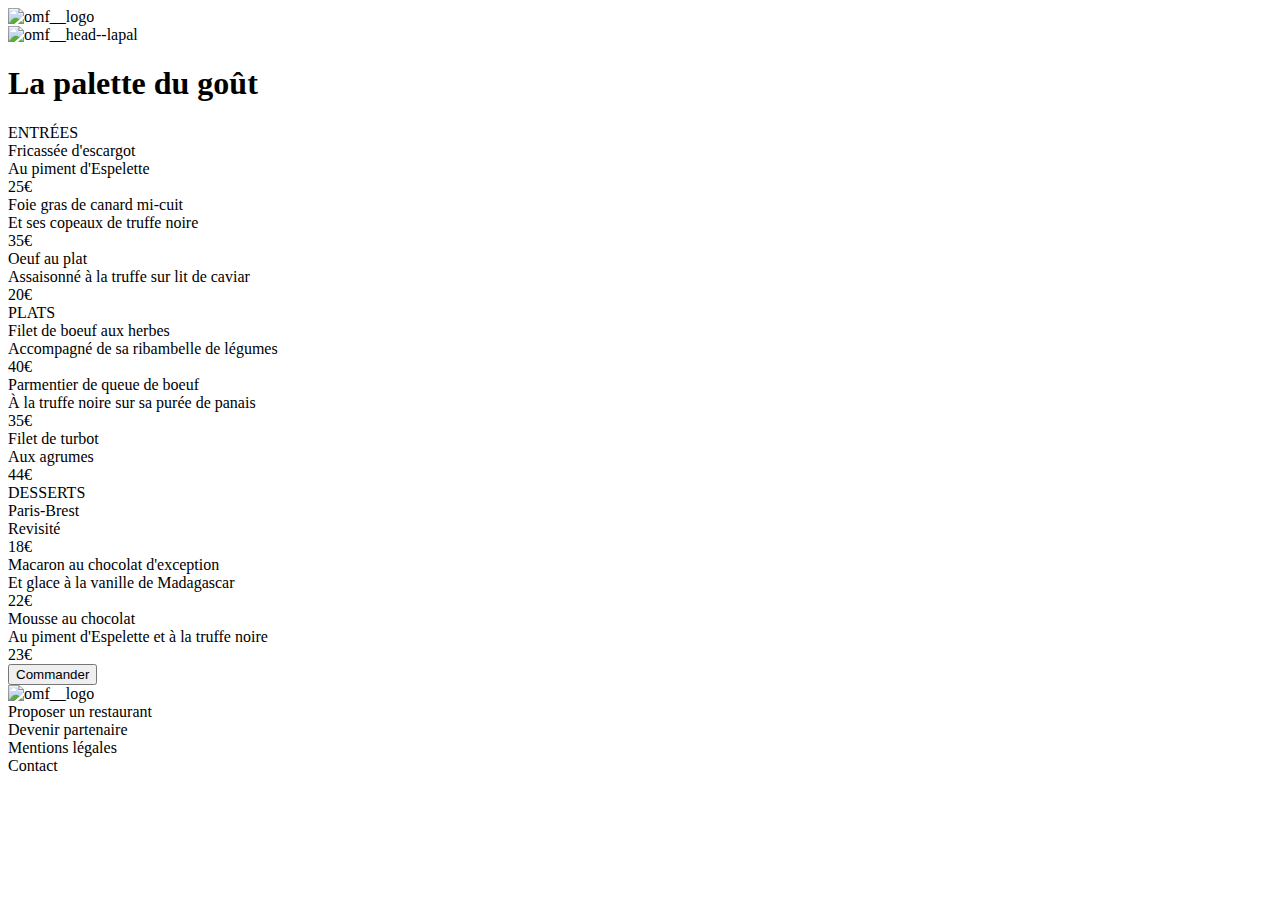
==== 1_la-palette-du-gout.html @ 8867adac "M5 html menus" ====
<!DOCTYPE html>
<html lang="fr">
    
    <head>
        <meta charset="utf-8" />
        <link rel="stylesheet" href="style.css" />
        <link href="https://fonts.googleapis.com/css2?family=Shrikhand&display=swap" rel="stylesheet">
        <link href="https://fonts.googleapis.com/css2?family=Roboto:wght@300;400;500;700&family=Shrikhand&display=swap" rel="stylesheet">
        <script src="https://kit.fontawesome.com/fff6ed6f98.js" crossorigin="anonymous"></script>
        <title>La palette du goût</title>


<body>
    <header>
        <div class="omf__head">
            
            <div id="omf__head--menu">
                <div class="omf__header--return"><a href="index.html">
                    <i class="fas fa-arrow-left"></i></a>
                </div>
                <div class="omf__logo">
                    <img src="images\logo\ohmyfood.png" alt="omf__logo" class="omf__img--contain">
                </div>
            </div>
            
            <div class="omf__head--img">
                <img src="images\restaurants\jay-wennington-N_Y88TWmGwA-unsplash.jpg" alt="omf__head--lapal" class="omf__img--contain">
            </div>
        
        </div>
    </header>


    <Section>
        <div class="omf__sect--menu">            


            <div class="omf__entete--menu">
                <div class="omf__entete--nom">
                    <h1>La palette du goût</h1>
                </div>

                <div class="omf__sect--picto">
                    <i class="far fa-heart"></i>
                </div>
            </div>
            
            <div class="omf__partie">
                
                <div class="omf__partie--type">
                    <div class="omf__partie--titre">ENTRÉES</div>
                    <div class="omf__partie--underline"></div>
                </div>

                <div class="omf__partie--item">

                    <div class="omf__item--description">
                        <div class="omf__item--titre">Fricassée d'escargot</div>
                        <div class="omf__partie--infos">Au piment d'Espelette</div>
                    </div>

                    <div class="omf__item--prix">25€</div>

                    <div class="omf__item--validation">
                        <i class="far fa-check-circle"></i>
                    </div>
                </div>

                <div class="omf__partie--item">

                    <div class="omf__item--description">
                        <div class="omf__item--titre">Foie gras de canard mi-cuit</div>
                        <div class="omf__partie--infos">Et ses copeaux de truffe noire</div>
                    </div>

                    <div class="omf__item--prix">35€</div>

                    <div class="omf__item--validation">
                        <i class="far fa-check-circle"></i>
                    </div>
                </div>

                <div class="omf__partie--item">

                    <div class="omf__item--description">
                        <div class="omf__item--titre">Oeuf au plat</div>
                        <div class="omf__partie--infos">Assaisonné à la truffe sur lit de caviar</div>
                    </div>

                    <div class="omf__item--prix">20€</div>

                    <div class="omf__item--validation">
                        <i class="far fa-check-circle"></i>
                    </div>
                </div>
            </div>




            <div class="omf__partie">
                
                <div class="omf__partie--type">
                    <div class="omf__partie--titre">PLATS</div>
                    <div class="omf__partie--underline"></div>
                </div>
                
                <div class="omf__partie--item">

                    <div class="omf__item--description">
                        <div class="omf__item--titre">Filet de boeuf aux herbes</div>
                        <div class="omf__partie--infos">Accompagné de sa ribambelle de légumes</div>
                    </div>

                    <div class="omf__item--prix">40€</div>

                    <div class="omf__item--validation">
                        <i class="far fa-check-circle"></i>
                    </div>
                </div>

                <div class="omf__partie--item">

                    <div class="omf__item--description">
                        <div class="omf__item--titre">Parmentier de queue de boeuf</div>
                        <div class="omf__partie--infos">À la truffe noire sur sa purée de panais</div>
                    </div>

                    <div class="omf__item--prix">35€</div>

                    <div class="omf__item--validation">
                        <i class="far fa-check-circle"></i>
                    </div>
                </div>

                <div class="omf__partie--item">

                    <div class="omf__item--description">
                        <div class="omf__item--titre">Filet de turbot</div>
                        <div class="omf__partie--infos">Aux agrumes</div>
                    </div>

                    <div class="omf__item--prix">44€</div>

                    <div class="omf__item--validation">
                        <i class="far fa-check-circle"></i>
                    </div>
                </div>
            </div>
            
            

            
            
            <div class="omf__partie">
                
                <div class="omf__partie--type">
                    <div class="omf__partie--titre">DESSERTS</div>
                    <div class="omf__partie--underline"></div>
                </div>
                

                <div class="omf__partie--item">

                    <div class="omf__item--description">
                        <div class="omf__item--titre">Paris-Brest</div>
                        <div class="omf__partie--infos">Revisité</div>
                    </div>

                    <div class="omf__item--prix">18€</div>

                    <div class="omf__item--validation">
                        <i class="far fa-check-circle"></i>
                    </div>
                </div>

                <div class="omf__partie--item">

                    <div class="omf__item--description">
                        <div class="omf__item--titre">Macaron au chocolat d'exception</div>
                        <div class="omf__partie--infos">Et glace à la vanille de Madagascar</div>
                    </div>

                    <div class="omf__item--prix"> 22€</div>

                    <div class="omf__item--validation">
                        <i class="far fa-check-circle"></i>
                    </div>
                </div>

                <div class="omf__partie--item">

                    <div class="omf__item--description">
                        <div class="omf__item--titre"> Mousse au chocolat </div>
                        <div class="omf__partie--infos">Au piment d'Espelette et à la truffe noire</div>
                    </div>

                    <div class="omf__item--prix">23€</div>

                    <div class="omf__item--validation">
                        <i class="far fa-check-circle"></i>
                    </div>
                </div>
            </div>
        </div>

        <button class="omf__sect--commande"> Commander</button>
    
    </Section>

    <footer>
        <div class="omf__footer">
            
            <div class="omf__logo">
                <img src="images\logo\ohmyfood@2x.svg" alt="omf__logo" class="omf__img--contain">
            </div>

            <div class="omf__footer--propose">
                <div class="omf_footer--picto"><i class="fas fa-utensils"></i></div>
                <div class="omf_footer--text">Proposer un restaurant</div>
            </div>

            <div class="omf__footer--Partener">
                <div class="omf_footer--picto"><i class="fas fa-hands-helping"></i></div>
                <div class="omf_footer--text">Devenir partenaire</div>
            </div>

            <div class="omf_footer--text">Mentions légales</div>

            <div class="omf_footer--text">Contact</div>
        </div>
    </footer>
</body>
</html>
---- style.css ----
body nav header{
    display:flex;
    flex-direction:column;
    width: 100%;
    font-family:'Roboto', sans-serif;
}
.omf__logo{
    display:flex;
    flex-direction:row; 
}
.omf__img--contain{
    width:100%;
    object-fit:cover;
  
}
.omf__recherche{
    display: flex;
    flex-direction:row;
}
.omf__nav{
    width: 100%;
}
.omf__nav--box {
    display:flex;
    flex-direction:row;
    justify-content:flex-start;
    width: 100%;
     
    
}
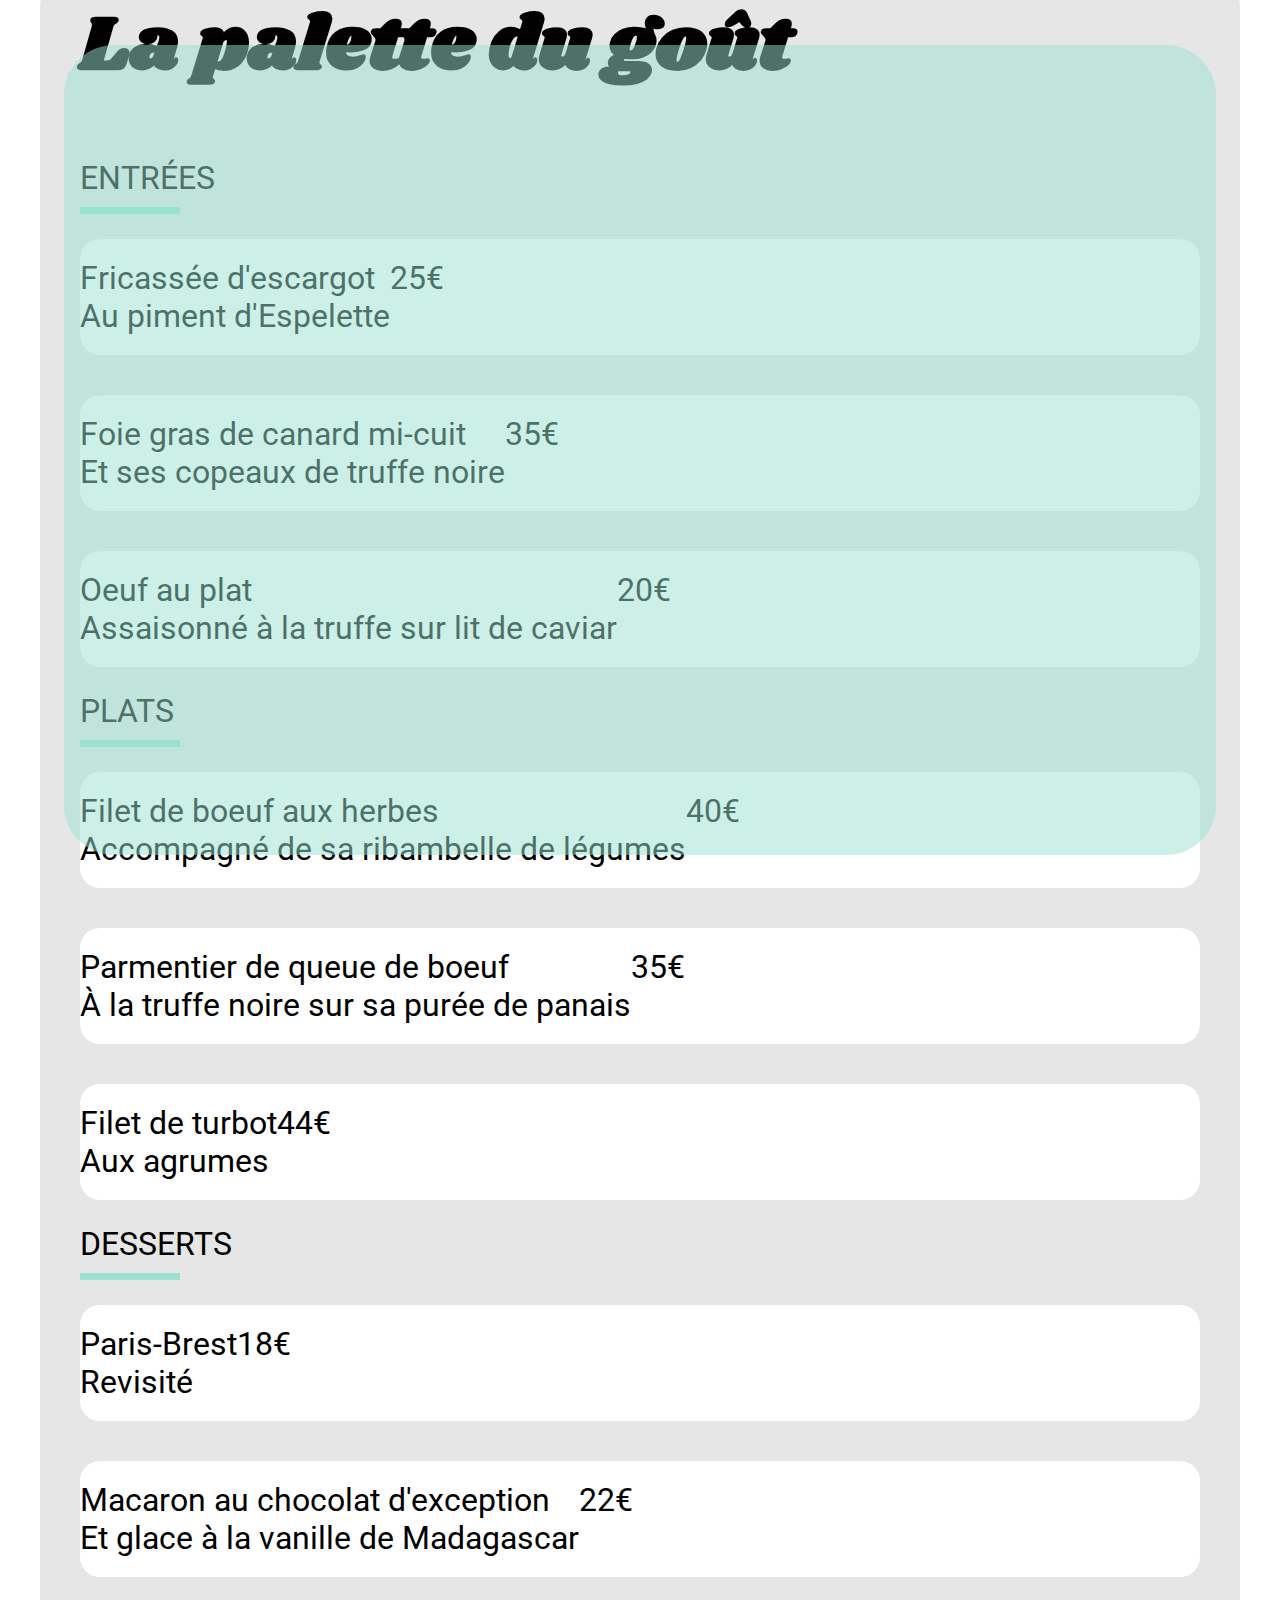
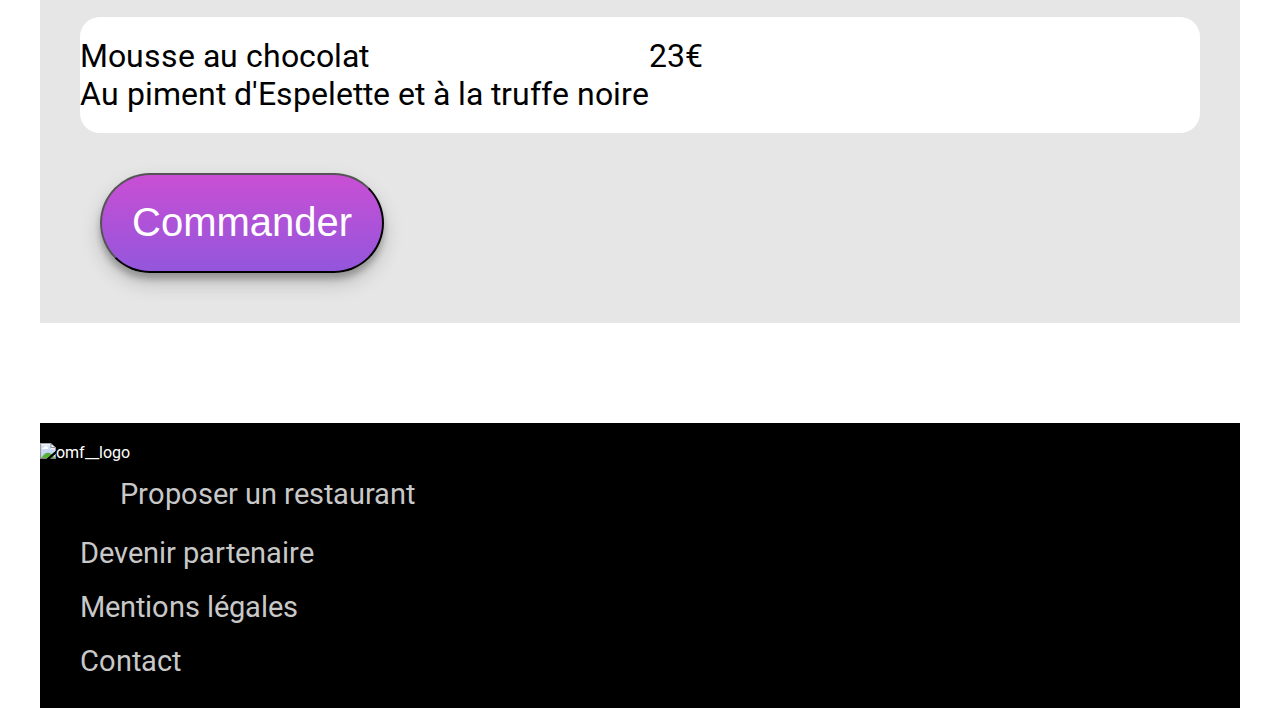
==== commit 8a86056b: "M7 Avancement CSS menu" ====
--- a/1_la-palette-du-gout.html
+++ b/1_la-palette-du-gout.html
@@ -14,12 +14,12 @@
     <header>
         <div class="omf__head">
             
-            <div id="omf__head--menu">
+            <div class="omf__head--menu">
                 <div class="omf__header--return"><a href="index.html">
                     <i class="fas fa-arrow-left"></i></a>
                 </div>
-                <div class="omf__logo">
-                    <img src="images\logo\ohmyfood.png" alt="omf__logo" class="omf__img--contain">
+                <div class="omf__logo1">
+                    <img src="images\logo\ohmyfood.png" alt="omf__logo" class="omf__imglog--contain">
                 </div>
             </div>
             
@@ -30,6 +30,11 @@
         </div>
     </header>
 
+    <div class="loading_spinner">
+        <div class="omf__spinner--bckgd"></div>
+        <i class="fas fa-coffee"></i>
+        <i class="fas fa-spinner"></i>
+    </div>
 
     <Section>
         <div class="omf__sect--menu">            
@@ -40,8 +45,9 @@
                     <h1>La palette du goût</h1>
                 </div>
 
-                <div class="omf__sect--picto">
-                    <i class="far fa-heart"></i>
+                <div class="omf__sect--picto1">
+                    <div class="omf__picto--solid"><i class="fas fa-heart"></i></div>
+                    <div class="omf__picto--regular"><i class="far fa-heart"></i></div>
                 </div>
             </div>
             
@@ -211,8 +217,8 @@
     <footer>
         <div class="omf__footer">
             
-            <div class="omf__logo">
-                <img src="images\logo\ohmyfood@2x.svg" alt="omf__logo" class="omf__img--contain">
+            <div class="omf__logo--footer">
+                <img src="images\logo\ohmyfood@2x.svg" alt="omf__logo" class="omf__imglog--contain">
             </div>
 
             <div class="omf__footer--propose">
--- a/style.css
+++ b/style.css
@@ -1,30 +1,579 @@
-body nav header{
+   body{
+        display: flex;
+        flex-direction: column;
+        
+        max-width:100%;
+        margin: 0px;
+        padding: 20px 40px;
+        font-family:'Roboto', sans-serif;
+    }
+
+/* ----------- iPhone 6+, 7+ and 8+ ----------- */
+
+/* Portrait and Landscape 
+
+@media only screen 
+  and (min-device-width: 320px) 
+  and (max-device-width: 480px) 
+  {*/
+:root{
+    
+        --search-bar-clr: rgb(200, 200, 200);
+        --header-back-clr: rgb(230, 230, 230);
+        --butt-back-clr: #9356DC;
+        --hover-back-clr: #e2cfe7;
+        --select-back-clr :#99E2D0;
+        --select-txt-clr :#054938;
+      }     
+        
+.loading_spinner{
+    position:fixed;
+    top:0%;
+    left:0%;
+    z-index: 5;
+    display:flex;
+    width:100%;
+    height:100%;
+    flex-direction:row ; 
+    justify-content: center;
+    align-items:center;
+    animation: anim-spin 2500ms forwards ease-in-out;
+}
+  .omf__spinner--bckgd{
+    display:flex;
+    position: absolute;
+    z-index:1 ;
+    width:90%;
+    height:90%;
+    border-radius: 50px;
+    background-color: var(--select-back-clr);
+    opacity:.5;
+}
+  .fa-coffee{
+    position: absolute;
+    z-index: 2;
+    opacity:1;
+    color: #9356DC;
+    font-size: 6rem;
+    transform: scale(1);
+    transition: 1s ease-in-out;
+    animation: anim-scale 2s infinite ease-in-out;
+}
+  .fa-spinner{ 
+    position: absolute;
+    z-index: 3;
+    color: #e2cfe7;
+    opacity:1;
+    font-size: 20rem;
+    transform: rotate (0deg);
+    animation: anim-rotate 1300ms infinite linear;
+}
+@keyframes anim-spin {
+    0% {
+      transform: scale(0);
+    }
+    20%, 80% {
+        transform: scale(1);
+    }
+    100% {
+      transform: scale(0);
+    }
+}
+@keyframes anim-rotate {
+    0% {
+      transform: rotate(0);
+    }
+    100% {
+      transform: rotate(360deg);
+    }
+}
+@keyframes anim-scale {
+    0% {
+      transform: scale(.6);
+    }
+    50% {
+      transform: scale(1);
+    }
+    100% {
+         transform: scale(.6);
+    }
+}
+
+
+
+
+.omf__head .omf__head--back {
     display:flex;
     flex-direction:column;
-    width: 100%;
-    font-family:'Roboto', sans-serif;
+    justify-content: center;
+    align-content: center;
+    align-items: center;
+    width: 100%;
+}
+.omf__head--back{
+    background-color: var(--header-back-clr);
 }
 .omf__logo{
     display:flex;
     flex-direction:row; 
-}
+    justify-content: center;
+    padding:10px 0px;
+    margin-bottom: 20px;
+}
+.omf__head--search{
+    background-color : var(--search-bar-clr);
+    display:flex;
+    flex-direction:row;
+    justify-content: center;
+    align-content: center;
+    align-items: center;
+    width: 100%;
+    height:100px;
+}
+.omf__head--pointeur {
+    display:flex; 
+    flex-direction:row; 
+    justify-content: flex-end;
+    align-items: center;
+    font-size: 2.4rem;
+    width: 200px;
+    padding:0px 0px;
+    margin:0px;
+}
+input {
+    width: 75%;
+    font-size: 2.4rem;
+    border: none;
+    background-color : var(--search-bar-clr);
+    padding:0px 20px;
+    margin: 0px 20px;
+
+}
+::placeholder {
+    color:#000;
+    align-items: center;
+    
+}
+.omf__head--text1{
+    font-size: 4rem;
+    font-weight: bold;
+    height:min-content;
+    text-align: center;
+    margin: 50px 20px 20px 20px;
+    padding: 0px 50px;
+}
+.omf__head--text2{
+    font-size: 2.5rem;
+    text-align: center;
+    margin: 20px;
+    padding: 0px 20px;
+}
+button{
+    font-size: 2.5rem;
+    background: linear-gradient(0deg, var(--butt-back-clr),#c94fd4);
+    color: #FFF;
+    border-radius: 50px;
+    width:max-content;
+    height:100px;
+    margin: 20px 20px 50px 20px;
+    padding: 0px 30px;
+    transition: all 300ms ease-in-out;
+    box-shadow: 0 10px 20px rgba(0,0,0,0.19), 0 6px 6px rgba(0,0,0,0.23);
+
+}
+button:active{
+    transform: scale(1.1);
+}
+
+
+
+
+
+
+.omf__nav{
+    display:flex;
+    flex-flow:column wrap;
+    justify-content:flex-start;
+    align-content:flex-start;
+    align-items:flex-start;
+    width: 100%;
+    margin: 100px 0px 100px 0px;
+    padding: 0px 20px;
+}
+.omf__nav--fonctionnement{
+    font-size: 2.5rem;
+}
+.omf__nav--box{
+    display:flex;
+    flex-flow:row wrap;
+    align-items:baseline;
+    width:100%;
+    margin: 0px 0px 50px 0px;
+}
+.omf__nav--num {
+    position:relative;
+    left:30px;
+    z-index: 1;
+    display:flex; 
+    flex-direction:row; 
+    justify-content: center;
+    align-items: center;
+    font-size: 2.1rem;
+    width:70px;
+    height:70px;
+    background-color: var(--butt-back-clr);
+    border-radius: 35px;
+    color:#FFF;
+
+
+}
+.omf__nav--etiq {
+    position: relative;
+    z-index: -1;
+    display:flex; 
+    flex-direction:row; 
+    justify-content: flex-start;
+    align-items: center;
+    background-color: var(--header-back-clr);
+    width:80%;
+    border-radius: 45px;
+    padding: 40px 20px;
+    height:auto;
+    color: grey;
+    box-shadow: 0 10px 20px rgba(0,0,0,0.19), 0 6px 6px rgba(0,0,0,0.23);
+
+}
+.omf__nav--box:hover .omf__nav--etiq{
+    background-color: var(--hover-back-clr);
+    box-shadow: 0 19px 38px rgba(0,0,0,0.30), 0 15px 12px rgba(0,0,0,0.22);
+}
+.omf__nav--picto{ 
+    display:flex; 
+    flex-direction:row; 
+    justify-content: center;
+    align-items: center;
+    font-size: 2.2rem;
+    width:60px;
+    height:60px;
+    margin: 0px 40px 0px 40px;
+    color: grey;
+}
+.omf__nav--box:hover .omf__nav--picto{
+    color: var(--butt-back-clr);
+}
+.omf__nav--text{
+    display:flex; 
+    flex-direction:row; 
+    justify-content: center;
+    align-items: center;
+    font-size: 2.2rem;
+    color:#000;
+}
+
+
+
+
+
+
+.omf__sect{
+    display:flex;
+    flex-flow:column wrap;
+    justify-content:flex-start;
+    align-content:flex-start;
+    align-items:flex-start;
+    width: 100%;
+    margin: 70px 40px 20px 0px;
+    background-color: var(--header-back-clr);
+}
+
+.omf__sect--restaurants{
+    font-size: 2.5rem;
+    padding: 0px 0px 0px 0px;
+}
+.omf__sect--restos{
+    padding: 0px 0px 40px 0px;
+   
+}
+.omf__sect--img{ 
+    padding: 0px 0px ;  
+    
+}
+.omf__sect--nouveau{
+    position:relative;
+    width: min-content;
+    background-color: var(--select-back-clr ) ;
+    color : var(--select-txt-clr );
+    font-size: 1.8rem;
+    font-weight: bold;
+    border-radius: 5px;
+    padding: 5px 15px 5px 15px;
+    z-index: 2;
+    top:80px;
+    Left: 75%;
+}
+a {
+    text-decoration: none;
+    color: #000;
+}
+.omf__img--contain1{
+    position:relative;
+    z-index: 1;
+    width:100%;
+    height:500px;
+    object-fit:cover;
+    object-position: 50% 62%;
+    border-top-left-radius: 40px;
+    border-top-right-radius: 40px;
+}
+.omf__sect--infos{
+    display:flex;
+    flex-flow:row wrap;
+    justify-content:space-between;
+    align-content:flex-start;
+    align-items:baseline;
+    width: 100%;
+    height:200px;
+    background-color: #FFF;
+    padding: 0px 20px 10px -20px;
+    border-bottom-left-radius: 40px;
+    border-bottom-right-radius: 40px;
+}
+.omf__sect--description{
+    display:flex;
+    flex-flow:column wrap;
+    justify-content:space-around;
+    width: 100%;
+    padding: 40px 0px 10px 20px;
+}
+.omf__sect--nom{
+    font-size: 3rem;
+    font-weight:bold;
+}
+.omf__sect--lieu{
+    font-size: 2.5rem;
+    padding: 10px 0px 0px 0px;
+}
+
+.omf__sect--picto{
+    position:relative;
+    z-index: 1;
+    top: 0%;
+    left:0%;
+    display:flex;  
+    flex-direction:row ; 
+    justify-content: center;
+    align-items:center; 
+    width: 50px;
+    height:auto;
+    margin: 0px 20px 0px 0px;
+  
+}
+.omf__picto--solid{
+    position: absolute;
+    z-index: 3;
+    font-size: 3rem;
+    color:var(--butt-back-clr);
+    opacity:0;
+    transition: all 500ms ease-in-out;
+    
+}
+.omf__picto--regular{
+    position: absolute;
+    z-index: 2;
+    font-size: 3rem;
+    color: rgb(160, 160, 160) ;/*var(--search-bar-clr) */
+    opacity:1;
+    transition: all 500ms ease-in-out;
+}
+.omf__sect--picto:hover .omf__picto--regular{
+    opacity: 0;
+    
+}
+.omf__sect--picto:hover .omf__picto--solid{
+    opacity: 1;
+    
+}
+
+
+
+
+
+.omf__footer{
+    display:flex;
+    flex-flow:column wrap;
+    justify-content:flex-start;
+    align-content:flex-start;
+    align-items:flex-start;
+    width: 100%;
+    margin: 0px 40px 0px 0px;
+    padding-top: 20px;
+    padding-bottom: 20px;
+    background-color: #000;
+    color:#FFF;
+}
+.omf__imglog--contain1{
+    padding: 20px 0px 20px 40px;
+    filter: invert(1);
+}
+.omf_footer--picto{
+    color:var(--search-bar-clr);
+    font-size: 1.8rem;
+    width: min-content;
+    height:min-content;
+
+}
+.omf__footer--propose {
+    font-size: 2rem;
+    display:flex;
+    flex-flow:row wrap;
+    justify-content:baseline;
+    align-items: center;
+    padding: 5px 40px;
+}
+.omf__footer--partener{
+    font-size: 2rem;
+    display:flex;
+    flex-flow:row wrap;
+    justify-content:baseline;
+    align-items: center;
+    padding: 5px 40px;
+}
+.omf_footer--text1 {
+    color:var(--search-bar-clr);
+    font-size: 1.8rem;
+    font-weight: bold;
+    padding: 5px 20px;
+}
+.omf_footer--text {
+    color:var(--search-bar-clr);
+    font-size: 1.8rem;
+    padding: 10px 40px;
+}
+
+/* ------------------------MENU----------------------------------------- */
+
+
+.omf__head--menu{
+    position: absolute;
+    z-index: 2;
+    display:flex;
+    flex-direction:row;
+    justify-content: flex-start;
+
+    width: 100%;
+    height: auto;
+    background: white;
+}
+.omf__header--return{
+    position:relative;
+    z-index: 4;
+    font-size: 3rem;
+    margin: 0px 0px 0px 40px;
+    padding-top: 10px;
+}
+.omf__logo1{
+    position:relative;
+    z-index: 3;
+    display: flex;
+    left:20%;
+    transform-origin: 50% 50%;
+    flex-direction: row;
+    align-items: center;
+    max-width:100%;
+}
+
+
 .omf__img--contain{
+    position:relative;
+    z-index: 1;
     width:100%;
+    height:700px;
     object-fit:cover;
-  
-}
-.omf__recherche{
+    object-position: 50% 40%;
+}
+
+
+
+
+section{
+    position:relative;
+    z-index: 2;
     display: flex;
+    flex-direction: column ;
+    top:-100px;
+    max-width:100%;
+    height: auto;
+    background: var(--header-back-clr);
+    border-top-left-radius:70px;
+    border-top-right-radius:70px;
+    padding:  0px 40px 0px 40px;
+}
+.omf__entete--menu{
+    display:flex;
     flex-direction:row;
-}
-.omf__nav{
-    width: 100%;
-}
-.omf__nav--box {
+    width: 100%;
+    height: auto;
+    justify-content:space-around;
+    align-items:center;
+}
+ .omf__entete--nom{
+    width: 100%;
+    font-family:'Shrikhand', sans-serif;
+    font-size: 2.4rem;
+}
+.omf__sect--picto1{
     display:flex;
     flex-direction:row;
-    justify-content:flex-start;
-    width: 100%;
-     
-    
-}+    width: 100px;
+    height: 100px;
+    justify-content:center;
+    align-items:center;
+    padding-right: 40px;
+    
+}
+.omf__sect--picto1:hover .omf__picto--regular{
+    opacity: 0;
+    
+}
+.omf__sect--picto1:hover .omf__picto--solid{
+    opacity: 1;
+    
+}
+.omf__partie{ 
+    display:flex;
+    flex-direction:column;
+    max-width:100%;
+    height:auto;
+    font-size:2rem;
+}
+.omf__partie--titre{
+    padding: 5px 0px;
+
+}
+.omf__partie--underline{
+    width:100px;
+    height:7px;
+    margin: 5px 0px;
+    background-color: var(--select-back-clr);
+}
+
+.omf__partie--item{
+    
+    display:flex;
+    flex-direction:row;
+    width:100%;
+    height:auto;
+    padding: 20px 0px 20px 0px;
+    margin:20px 0px 20px 0px;
+    background :#FFF;
+    border-radius: 20px;
+
+}
+.omf__item--description{
+
+}
+
+
+
+
+
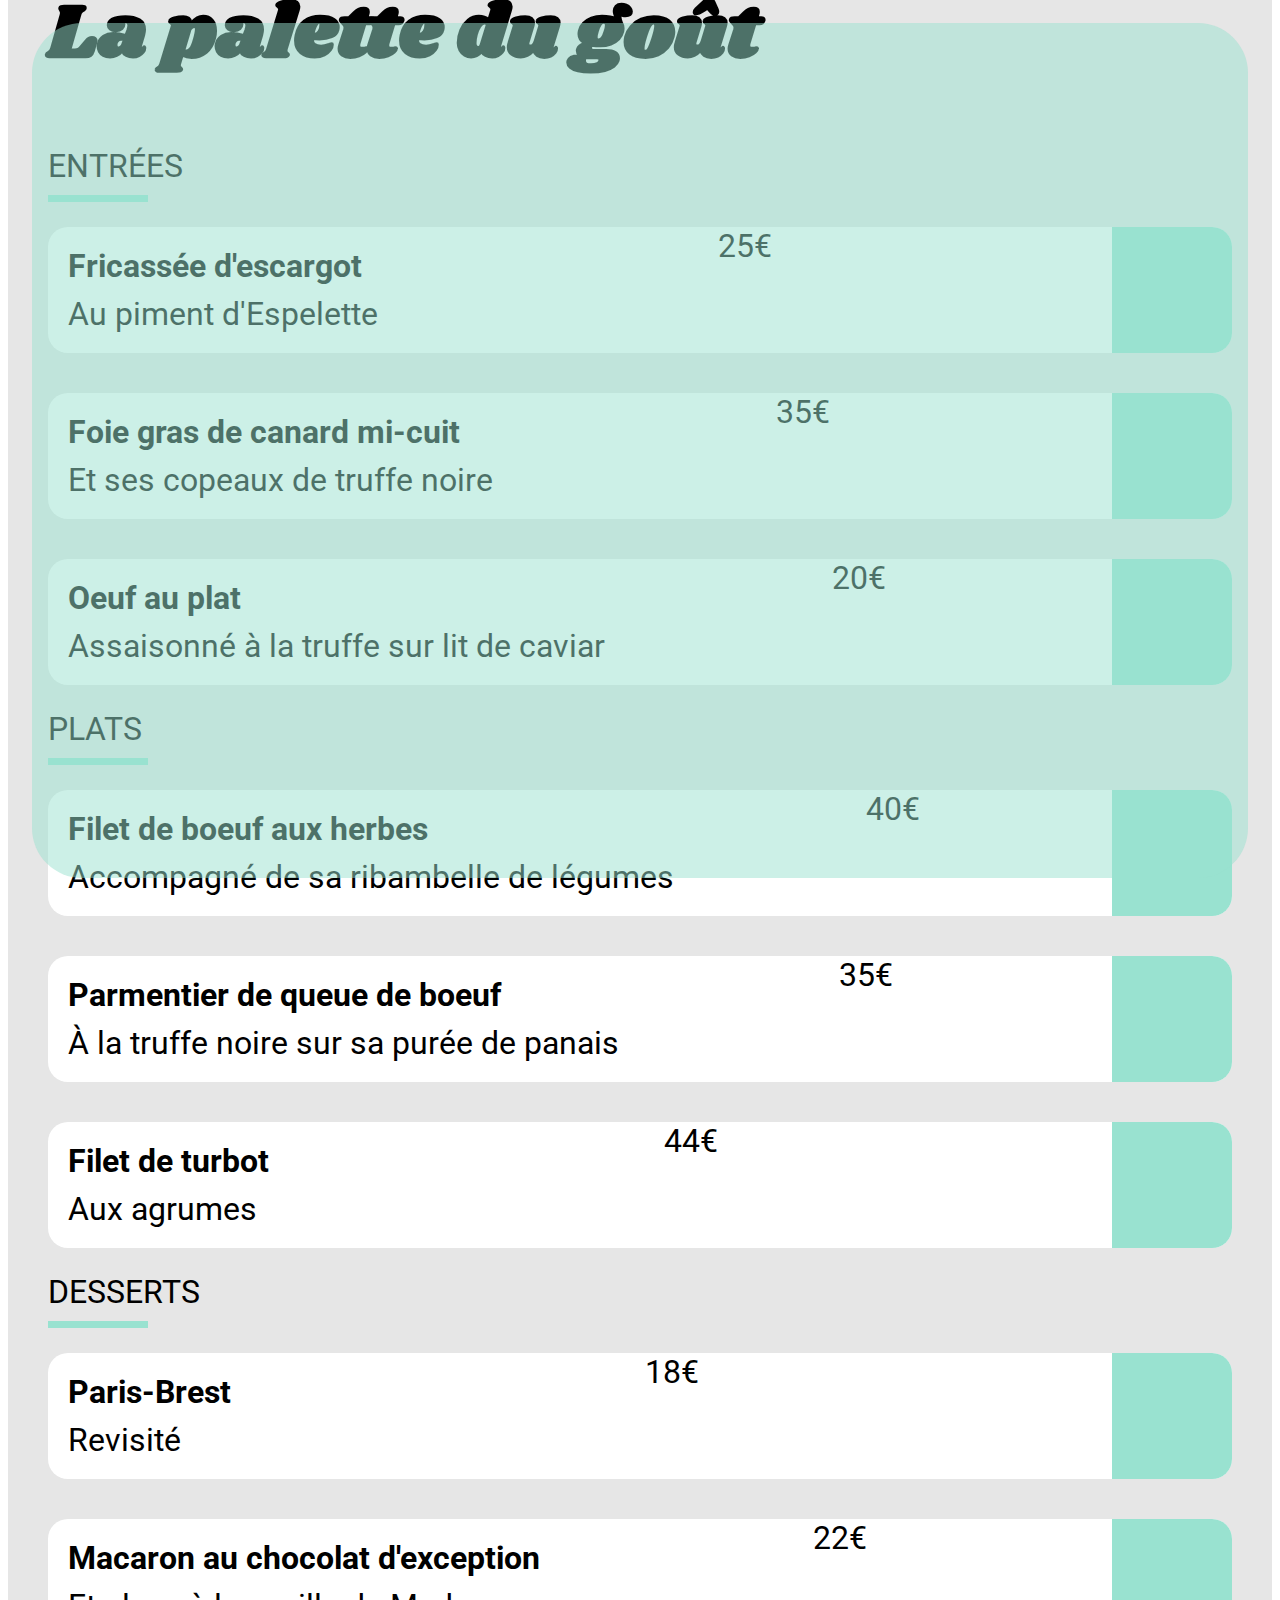
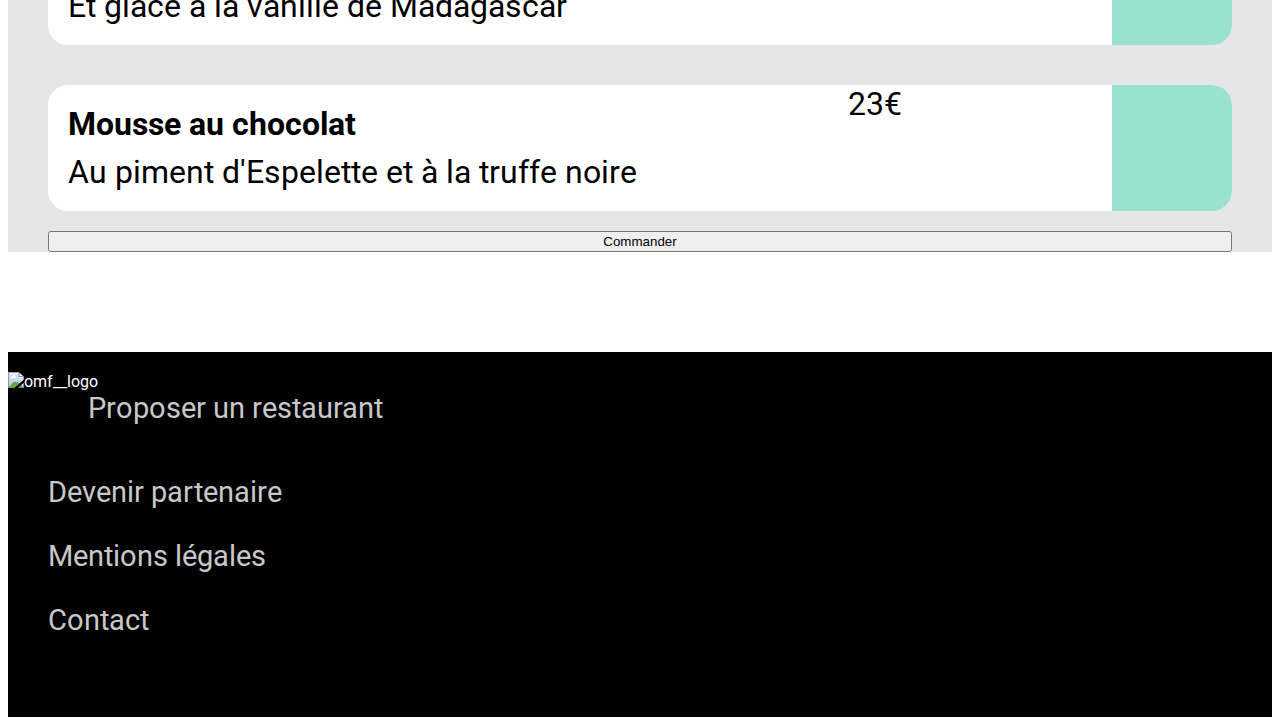
==== commit 93bf7165: "M8 Avancement CSS" ====
--- a/1_la-palette-du-gout.html
+++ b/1_la-palette-du-gout.html
@@ -11,230 +11,234 @@
 
 
 <body>
-    <header>
-        <div class="omf__head">
-            
-            <div class="omf__head--menu">
-                <div class="omf__header--return"><a href="index.html">
-                    <i class="fas fa-arrow-left"></i></a>
-                </div>
-                <div class="omf__logo1">
-                    <img src="images\logo\ohmyfood.png" alt="omf__logo" class="omf__imglog--contain">
-                </div>
-            </div>
-            
-            <div class="omf__head--img">
-                <img src="images\restaurants\jay-wennington-N_Y88TWmGwA-unsplash.jpg" alt="omf__head--lapal" class="omf__img--contain">
-            </div>
-        
-        </div>
-    </header>
-
     <div class="loading_spinner">
         <div class="omf__spinner--bckgd"></div>
         <i class="fas fa-coffee"></i>
         <i class="fas fa-spinner"></i>
     </div>
-
-    <Section>
-        <div class="omf__sect--menu">            
-
-
-            <div class="omf__entete--menu">
-                <div class="omf__entete--nom">
-                    <h1>La palette du goût</h1>
-                </div>
-
-                <div class="omf__sect--picto1">
-                    <div class="omf__picto--solid"><i class="fas fa-heart"></i></div>
-                    <div class="omf__picto--regular"><i class="far fa-heart"></i></div>
-                </div>
+    <div id="content">
+        <header>
+            <div class="omf__head">
+                
+                <div class="omf__head--menu">
+                    <div class="omf__header--return"><a href="index.html">
+                        <i class="fas fa-arrow-left"></i></a>
+                    </div>
+                    <div class="omf__logo1">
+                        <img src="images\logo\ohmyfood.png" alt="omf__logo" class="omf__imglog--contain">
+                    </div>
+                </div>
+                
+                <div class="omf__head--img">
+                    <img src="images\restaurants\jay-wennington-N_Y88TWmGwA-unsplash.jpg" alt="omf__head--lapal" class="omf__img--contain">
+                </div>
+            
             </div>
-            
-            <div class="omf__partie">
-                
-                <div class="omf__partie--type">
-                    <div class="omf__partie--titre">ENTRÉES</div>
-                    <div class="omf__partie--underline"></div>
-                </div>
-
-                <div class="omf__partie--item">
-
-                    <div class="omf__item--description">
-                        <div class="omf__item--titre">Fricassée d'escargot</div>
-                        <div class="omf__partie--infos">Au piment d'Espelette</div>
-                    </div>
-
-                    <div class="omf__item--prix">25€</div>
-
-                    <div class="omf__item--validation">
-                        <i class="far fa-check-circle"></i>
-                    </div>
-                </div>
-
-                <div class="omf__partie--item">
-
-                    <div class="omf__item--description">
-                        <div class="omf__item--titre">Foie gras de canard mi-cuit</div>
-                        <div class="omf__partie--infos">Et ses copeaux de truffe noire</div>
-                    </div>
-
-                    <div class="omf__item--prix">35€</div>
-
-                    <div class="omf__item--validation">
-                        <i class="far fa-check-circle"></i>
-                    </div>
-                </div>
-
-                <div class="omf__partie--item">
-
-                    <div class="omf__item--description">
-                        <div class="omf__item--titre">Oeuf au plat</div>
-                        <div class="omf__partie--infos">Assaisonné à la truffe sur lit de caviar</div>
-                    </div>
-
-                    <div class="omf__item--prix">20€</div>
-
-                    <div class="omf__item--validation">
-                        <i class="far fa-check-circle"></i>
+        </header>
+    
+        
+    
+        <Section>
+            <div class="omf__sect--menu">            
+    
+    
+                <div class="omf__entete--menu">
+                    <div class="omf__entete--nom">
+                        <h1>La palette du goût</h1>
+                    </div>
+    
+                    <div class="omf__sect--picto1">
+                        <div class="omf__picto--solid"><i class="fas fa-heart"></i></div>
+                        <div class="omf__picto--regular"><i class="far fa-heart"></i></div>
+                    </div>
+                </div>
+                
+                <div class="omf__partie">
+                    
+                    <div class="omf__partie--type">
+                        <div class="omf__partie--titre">ENTRÉES</div>
+                        <div class="omf__partie--underline"></div>
+                    </div>
+    
+                    <div class="omf__partie--item">
+    
+                        <div class="omf__item--description">
+                            <div class="omf__item--titre">Fricassée d'escargot</div>
+                            <div class="omf__item--infos">Au piment d'Espelette</div>
+                        </div>
+    
+                        <div class="omf__item--prix">25€</div>
+    
+                        <div class="omf__item--validation">
+                            <i class="far fa-check-circle"></i>
+                        </div>
+                    </div>
+    
+                    <div class="omf__partie--item">
+    
+                        <div class="omf__item--description">
+                            <div class="omf__item--titre">Foie gras de canard mi-cuit</div>
+                            <div class="omf__item--infos">Et ses copeaux de truffe noire</div>
+                        </div>
+    
+                        <div class="omf__item--prix">35€</div>
+    
+                        <div class="omf__item--validation">
+                            <i class="far fa-check-circle"></i>
+                        </div>
+                    </div>
+    
+                    <div class="omf__partie--item">
+    
+                        <div class="omf__item--description">
+                            <div class="omf__item--titre">Oeuf au plat</div>
+                            <div class="omf__item--infos">Assaisonné à la truffe sur lit de caviar</div>
+                        </div>
+    
+                        <div class="omf__item--prix">20€</div>
+    
+                        <div class="omf__item--validation">
+                            <i class="far fa-check-circle"></i>
+                        </div>
+                    </div>
+                </div>
+    
+    
+    
+    
+                <div class="omf__partie">
+                    
+                    <div class="omf__partie--type">
+                        <div class="omf__partie--titre">PLATS</div>
+                        <div class="omf__partie--underline"></div>
+                    </div>
+                    
+                    <div class="omf__partie--item">
+    
+                        <div class="omf__item--description">
+                            <div class="omf__item--titre">Filet de boeuf aux herbes</div>
+                            <div class="omf__item--infos">Accompagné de sa ribambelle de légumes</div>
+                        </div>
+    
+                        <div class="omf__item--prix">40€</div>
+    
+                        <div class="omf__item--validation">
+                            <i class="far fa-check-circle"></i>
+                        </div>
+                    </div>
+    
+                    <div class="omf__partie--item">
+    
+                        <div class="omf__item--description">
+                            <div class="omf__item--titre">Parmentier de queue de boeuf</div>
+                            <div class="omf__item--infos">À la truffe noire sur sa purée de panais</div>
+                        </div>
+    
+                        <div class="omf__item--prix">35€</div>
+    
+                        <div class="omf__item--validation">
+                            <i class="far fa-check-circle"></i>
+                        </div>
+                    </div>
+    
+                    <div class="omf__partie--item">
+    
+                        <div class="omf__item--description">
+                            <div class="omf__item--titre">Filet de turbot</div>
+                            <div class="omf__item--infos">Aux agrumes</div>
+                        </div>
+    
+                        <div class="omf__item--prix">44€</div>
+    
+                        <div class="omf__item--validation">
+                            <i class="far fa-check-circle"></i>
+                        </div>
+                    </div>
+                </div>
+                
+                
+    
+                
+                
+                <div class="omf__partie">
+                    
+                    <div class="omf__partie--type">
+                        <div class="omf__partie--titre">DESSERTS</div>
+                        <div class="omf__partie--underline"></div>
+                    </div>
+                    
+    
+                    <div class="omf__partie--item">
+    
+                        <div class="omf__item--description">
+                            <div class="omf__item--titre">Paris-Brest</div>
+                            <div class="omf__item--infos">Revisité</div>
+                        </div>
+    
+                        <div class="omf__item--prix">18€</div>
+    
+                        <div class="omf__item--validation">
+                            <i class="far fa-check-circle"></i>
+                        </div>
+                    </div>
+    
+                    <div class="omf__partie--item">
+    
+                        <div class="omf__item--description">
+                            <div class="omf__item--titre">Macaron au chocolat d'exception</div>
+                            <div class="omf__item--infos">Et glace à la vanille de Madagascar</div>
+                        </div>
+    
+                        <div class="omf__item--prix"> 22€</div>
+    
+                        <div class="omf__item--validation">
+                            <i class="far fa-check-circle"></i>
+                        </div>
+                    </div>
+    
+                    <div class="omf__partie--item">
+    
+                        <div class="omf__item--description">
+                            <div class="omf__item--titre"> Mousse au chocolat </div>
+                            <div class="omf__item--infos">Au piment d'Espelette et à la truffe noire</div>
+                        </div>
+    
+                        <div class="omf__item--prix">23€</div>
+    
+                        <div class="omf__item--validation">
+                            <i class="far fa-check-circle"></i>
+                        </div>
                     </div>
                 </div>
             </div>
-
-
-
-
-            <div class="omf__partie">
-                
-                <div class="omf__partie--type">
-                    <div class="omf__partie--titre">PLATS</div>
-                    <div class="omf__partie--underline"></div>
-                </div>
-                
-                <div class="omf__partie--item">
-
-                    <div class="omf__item--description">
-                        <div class="omf__item--titre">Filet de boeuf aux herbes</div>
-                        <div class="omf__partie--infos">Accompagné de sa ribambelle de légumes</div>
-                    </div>
-
-                    <div class="omf__item--prix">40€</div>
-
-                    <div class="omf__item--validation">
-                        <i class="far fa-check-circle"></i>
-                    </div>
-                </div>
-
-                <div class="omf__partie--item">
-
-                    <div class="omf__item--description">
-                        <div class="omf__item--titre">Parmentier de queue de boeuf</div>
-                        <div class="omf__partie--infos">À la truffe noire sur sa purée de panais</div>
-                    </div>
-
-                    <div class="omf__item--prix">35€</div>
-
-                    <div class="omf__item--validation">
-                        <i class="far fa-check-circle"></i>
-                    </div>
-                </div>
-
-                <div class="omf__partie--item">
-
-                    <div class="omf__item--description">
-                        <div class="omf__item--titre">Filet de turbot</div>
-                        <div class="omf__partie--infos">Aux agrumes</div>
-                    </div>
-
-                    <div class="omf__item--prix">44€</div>
-
-                    <div class="omf__item--validation">
-                        <i class="far fa-check-circle"></i>
-                    </div>
-                </div>
+    
+            <button class="omf__sect--commande"> Commander</button>
+        
+        </Section>
+    
+        <footer>
+            <div class="omf__footer">
+                
+                <div class="omf__logo--footer">
+                    <img src="images\logo\ohmyfood@2x.svg" alt="omf__logo" class="omf__imglog--contain">
+                </div>
+    
+                <div class="omf__footer--propose">
+                    <div class="omf_footer--picto"><i class="fas fa-utensils"></i></div>
+                    <div class="omf_footer--text">Proposer un restaurant</div>
+                </div>
+    
+                <div class="omf__footer--Partener">
+                    <div class="omf_footer--picto"><i class="fas fa-hands-helping"></i></div>
+                    <div class="omf_footer--text">Devenir partenaire</div>
+                </div>
+    
+                <div class="omf_footer--text">Mentions légales</div>
+    
+                <div class="omf_footer--text">Contact</div>
             </div>
-            
-            
-
-            
-            
-            <div class="omf__partie">
-                
-                <div class="omf__partie--type">
-                    <div class="omf__partie--titre">DESSERTS</div>
-                    <div class="omf__partie--underline"></div>
-                </div>
-                
-
-                <div class="omf__partie--item">
-
-                    <div class="omf__item--description">
-                        <div class="omf__item--titre">Paris-Brest</div>
-                        <div class="omf__partie--infos">Revisité</div>
-                    </div>
-
-                    <div class="omf__item--prix">18€</div>
-
-                    <div class="omf__item--validation">
-                        <i class="far fa-check-circle"></i>
-                    </div>
-                </div>
-
-                <div class="omf__partie--item">
-
-                    <div class="omf__item--description">
-                        <div class="omf__item--titre">Macaron au chocolat d'exception</div>
-                        <div class="omf__partie--infos">Et glace à la vanille de Madagascar</div>
-                    </div>
-
-                    <div class="omf__item--prix"> 22€</div>
-
-                    <div class="omf__item--validation">
-                        <i class="far fa-check-circle"></i>
-                    </div>
-                </div>
-
-                <div class="omf__partie--item">
-
-                    <div class="omf__item--description">
-                        <div class="omf__item--titre"> Mousse au chocolat </div>
-                        <div class="omf__partie--infos">Au piment d'Espelette et à la truffe noire</div>
-                    </div>
-
-                    <div class="omf__item--prix">23€</div>
-
-                    <div class="omf__item--validation">
-                        <i class="far fa-check-circle"></i>
-                    </div>
-                </div>
-            </div>
-        </div>
-
-        <button class="omf__sect--commande"> Commander</button>
-    
-    </Section>
-
-    <footer>
-        <div class="omf__footer">
-            
-            <div class="omf__logo--footer">
-                <img src="images\logo\ohmyfood@2x.svg" alt="omf__logo" class="omf__imglog--contain">
-            </div>
-
-            <div class="omf__footer--propose">
-                <div class="omf_footer--picto"><i class="fas fa-utensils"></i></div>
-                <div class="omf_footer--text">Proposer un restaurant</div>
-            </div>
-
-            <div class="omf__footer--Partener">
-                <div class="omf_footer--picto"><i class="fas fa-hands-helping"></i></div>
-                <div class="omf_footer--text">Devenir partenaire</div>
-            </div>
-
-            <div class="omf_footer--text">Mentions légales</div>
-
-            <div class="omf_footer--text">Contact</div>
-        </div>
-    </footer>
+        </footer>
+    </div>
+    
 </body>
 </html>--- a/style.css
+++ b/style.css
@@ -1,10 +1,8 @@
    body{
         display: flex;
         flex-direction: column;
-        
+
         max-width:100%;
-        margin: 0px;
-        padding: 20px 40px;
         font-family:'Roboto', sans-serif;
     }
 
@@ -37,14 +35,14 @@
     flex-direction:row ; 
     justify-content: center;
     align-items:center;
-    animation: anim-spin 2500ms forwards ease-in-out;
+    animation: anim-spin 2700ms forwards ease-in-out;
 }
   .omf__spinner--bckgd{
     display:flex;
     position: absolute;
     z-index:1 ;
-    width:90%;
-    height:90%;
+    width:95%;
+    height:95%;
     border-radius: 50px;
     background-color: var(--select-back-clr);
     opacity:.5;
@@ -55,9 +53,7 @@
     opacity:1;
     color: #9356DC;
     font-size: 6rem;
-    transform: scale(1);
-    transition: 1s ease-in-out;
-    animation: anim-scale 2s infinite ease-in-out;
+    animation: anim-scale 1500ms infinite ease-in-out;
 }
   .fa-spinner{ 
     position: absolute;
@@ -65,7 +61,6 @@
     color: #e2cfe7;
     opacity:1;
     font-size: 20rem;
-    transform: rotate (0deg);
     animation: anim-rotate 1300ms infinite linear;
 }
 @keyframes anim-spin {
@@ -96,6 +91,22 @@
     }
     100% {
          transform: scale(.6);
+    }
+}
+#content{
+    display:flex;
+    flex-direction: column;
+    animation: anim-content 2700ms forwards ease-in-out;
+}
+@keyframes anim-content {
+    0% {
+      opacity:1;
+    }
+    20%, 80% {
+        opacity:0;
+    }
+    100% {
+        opacity:1;
     }
 }
 
@@ -163,20 +174,20 @@
     padding: 0px 50px;
 }
 .omf__head--text2{
-    font-size: 2.5rem;
+    font-size: 2.4rem;
     text-align: center;
     margin: 20px;
     padding: 0px 20px;
 }
-button{
-    font-size: 2.5rem;
+.omf__head--text3{
+    font-size: 2rem;
     background: linear-gradient(0deg, var(--butt-back-clr),#c94fd4);
     color: #FFF;
-    border-radius: 50px;
+    border-radius: 100px;
     width:max-content;
     height:100px;
-    margin: 20px 20px 50px 20px;
-    padding: 0px 30px;
+    margin: 20px 20px 120px 20px;
+    padding: 0px 60px 0px 50px;
     transition: all 300ms ease-in-out;
     box-shadow: 0 10px 20px rgba(0,0,0,0.19), 0 6px 6px rgba(0,0,0,0.23);
 
@@ -193,22 +204,26 @@
 .omf__nav{
     display:flex;
     flex-flow:column wrap;
-    justify-content:flex-start;
+    justify-content:center;
     align-content:flex-start;
     align-items:flex-start;
-    width: 100%;
-    margin: 100px 0px 100px 0px;
-    padding: 0px 20px;
+    max-width: 100%;
+    margin: 70px 0px 220px 0px;
+    padding: 0px 0px 0px 0px;
 }
 .omf__nav--fonctionnement{
+    max-width:100%;
+    margin: 0px 0px 20px 0px;
+    padding: 0px 0px 0px 40px;
     font-size: 2.5rem;
 }
 .omf__nav--box{
     display:flex;
     flex-flow:row wrap;
     align-items:baseline;
-    width:100%;
-    margin: 0px 0px 50px 0px;
+    min-width:100%;
+    margin: 0px 0px 70px 0px;
+    padding: 0px 0px 0px 20px;
 }
 .omf__nav--num {
     position:relative;
@@ -282,7 +297,7 @@
     align-content:flex-start;
     align-items:flex-start;
     width: 100%;
-    margin: 70px 40px 20px 0px;
+    margin: 70px 40px 100px 0px;
     background-color: var(--header-back-clr);
 }
 
@@ -328,22 +343,20 @@
 .omf__sect--infos{
     display:flex;
     flex-flow:row wrap;
-    justify-content:space-between;
+    justify-content:flex-start;
     align-content:flex-start;
     align-items:baseline;
-    width: 100%;
+    max-width: 100%;
     height:200px;
     background-color: #FFF;
-    padding: 0px 20px 10px -20px;
     border-bottom-left-radius: 40px;
     border-bottom-right-radius: 40px;
 }
 .omf__sect--description{
     display:flex;
     flex-flow:column wrap;
-    justify-content:space-around;
-    width: 100%;
-    padding: 40px 0px 10px 20px;
+    width: 80%;
+    padding: 30px 0px 10px 40px;
 }
 .omf__sect--nom{
     font-size: 3rem;
@@ -356,7 +369,7 @@
 
 .omf__sect--picto{
     position:relative;
-    z-index: 1;
+    z-index: 2;
     top: 0%;
     left:0%;
     display:flex;  
@@ -365,12 +378,12 @@
     align-items:center; 
     width: 50px;
     height:auto;
-    margin: 0px 20px 0px 0px;
+    margin: 0px 40px 0px 0px;
   
 }
 .omf__picto--solid{
     position: absolute;
-    z-index: 3;
+    z-index: 4;
     font-size: 3rem;
     color:var(--butt-back-clr);
     opacity:0;
@@ -379,7 +392,7 @@
 }
 .omf__picto--regular{
     position: absolute;
-    z-index: 2;
+    z-index: 3;
     font-size: 3rem;
     color: rgb(160, 160, 160) ;/*var(--search-bar-clr) */
     opacity:1;
@@ -405,14 +418,13 @@
     align-content:flex-start;
     align-items:flex-start;
     width: 100%;
-    margin: 0px 40px 0px 0px;
     padding-top: 20px;
-    padding-bottom: 20px;
+    padding-bottom: 50px; 
     background-color: #000;
     color:#FFF;
 }
 .omf__imglog--contain1{
-    padding: 20px 0px 20px 40px;
+    padding: 40px 0px 40px 40px;
     filter: invert(1);
 }
 .omf_footer--picto{
@@ -420,6 +432,7 @@
     font-size: 1.8rem;
     width: min-content;
     height:min-content;
+    padding: 0px 0px 0px 0px;
 
 }
 .omf__footer--propose {
@@ -428,7 +441,7 @@
     flex-flow:row wrap;
     justify-content:baseline;
     align-items: center;
-    padding: 5px 40px;
+    padding: 0px 40px 20px 40px;
 }
 .omf__footer--partener{
     font-size: 2rem;
@@ -436,21 +449,22 @@
     flex-flow:row wrap;
     justify-content:baseline;
     align-items: center;
-    padding: 5px 40px;
+    padding: 0px 40px 20px 40px;
 }
 .omf_footer--text1 {
     color:var(--search-bar-clr);
     font-size: 1.8rem;
     font-weight: bold;
-    padding: 5px 20px;
+    padding: 0px 20px 0px 20px;
 }
 .omf_footer--text {
     color:var(--search-bar-clr);
     font-size: 1.8rem;
-    padding: 10px 40px;
-}
-
-/* ------------------------MENU----------------------------------------- */
+    padding: 0px 20px 30px 40px;}
+
+/*------------------------------------------------------------------------------------------------------ 
+---------------------------------------------MENU----------------------------------------------------
+-------------------------------------------------------------------------------------------------------- */
 
 
 .omf__head--menu{
@@ -480,6 +494,7 @@
     flex-direction: row;
     align-items: center;
     max-width:100%;
+    padding:20px 0px;
 }
 
 
@@ -561,19 +576,46 @@
     
     display:flex;
     flex-direction:row;
+    justify-content: space-between;
     width:100%;
     height:auto;
-    padding: 20px 0px 20px 0px;
+    /* padding: 20px 0px 20px 0px; */
     margin:20px 0px 20px 0px;
     background :#FFF;
     border-radius: 20px;
 
 }
 .omf__item--description{
-
-}
-
-
-
-
-
+    display:flex;
+    justify-self:flex-start;
+    flex-direction:column;
+    
+}
+.omf__item--titre{
+    font-size: 2rem;
+    font-weight: bold;
+    padding: 20px 0px 10px 20px;
+}
+.omf__item--infos{
+    font-size: 2rem;
+    padding: 0px 0px 20px 20px;
+}
+.omf__item--validation{
+    display:flex;
+    justify-content: center;
+    align-items: center;
+    width: 120px;
+    height: auto;
+    background-color: var(--select-back-clr);
+    border-top-right-radius: 20px;
+    border-bottom-right-radius: 20px;
+}
+.fa-check-circle{
+    
+    background-color: blue;
+    color: white;
+}
+
+
+
+
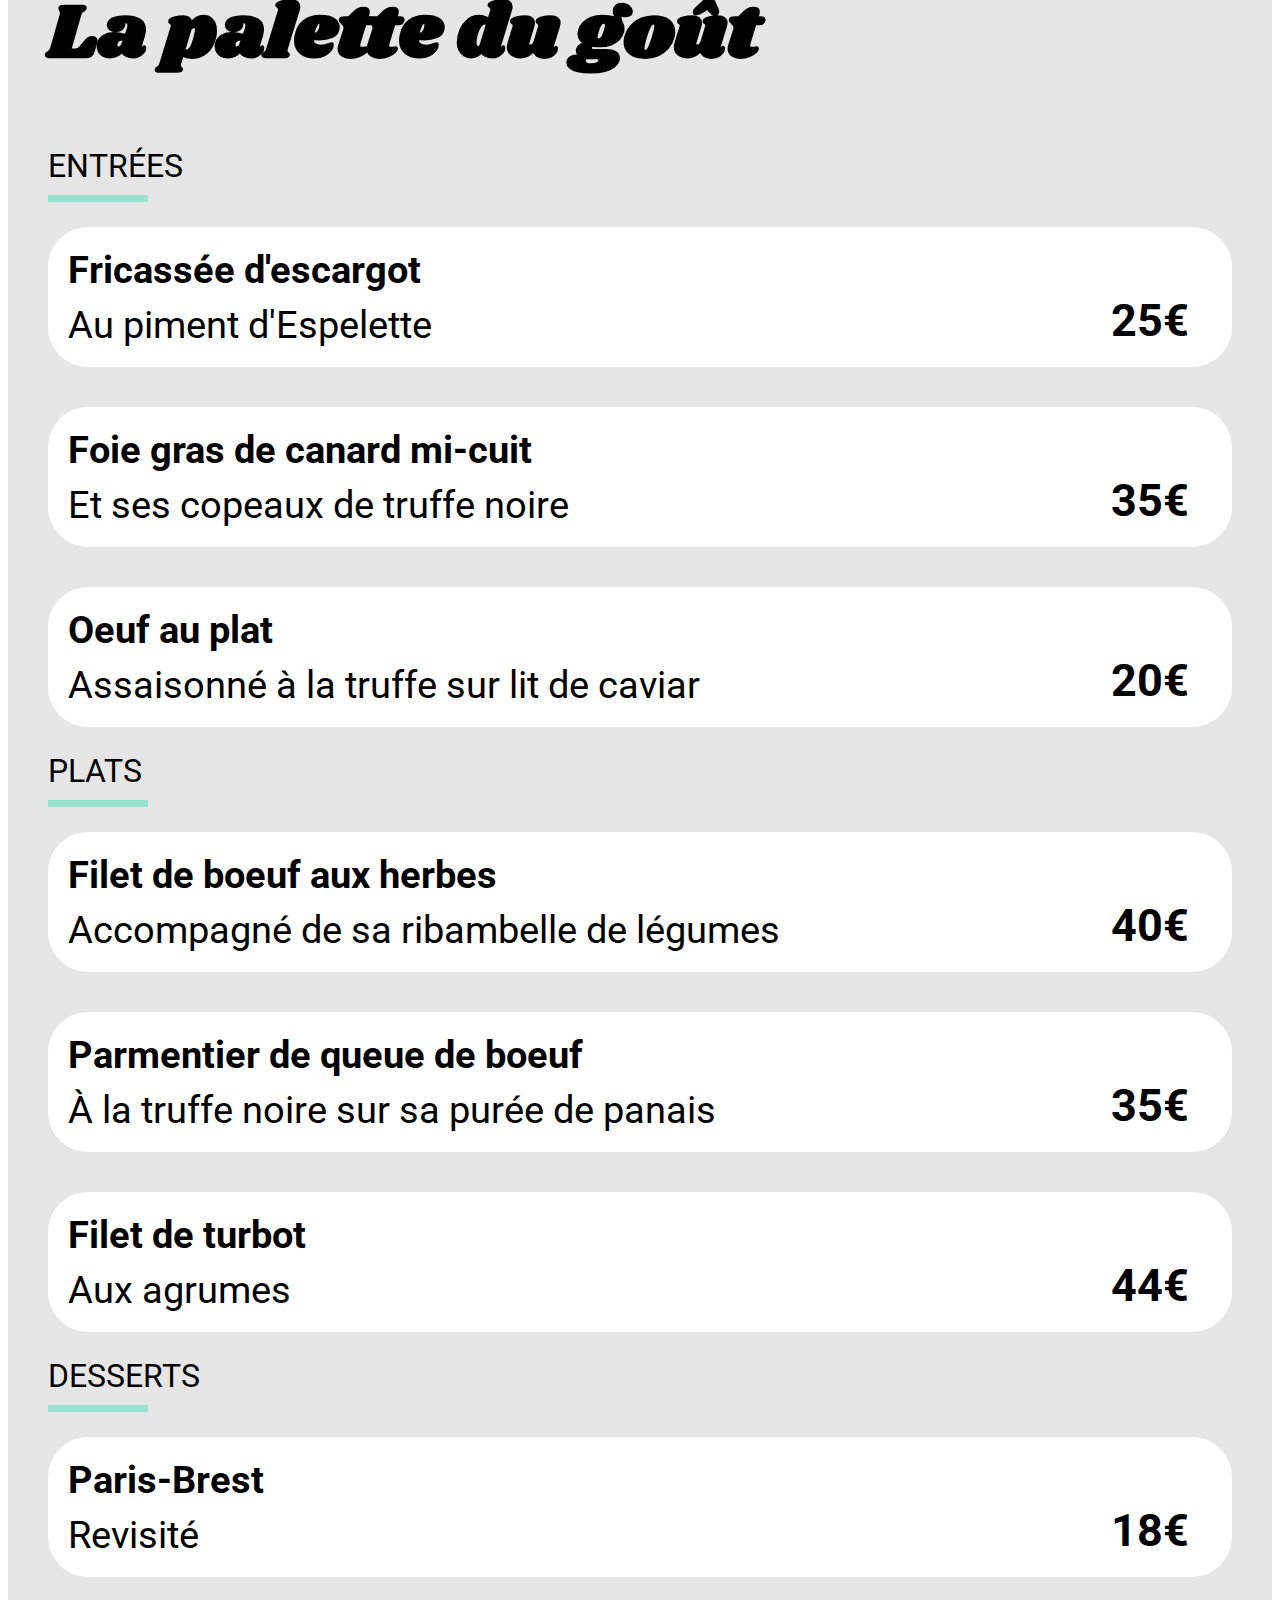
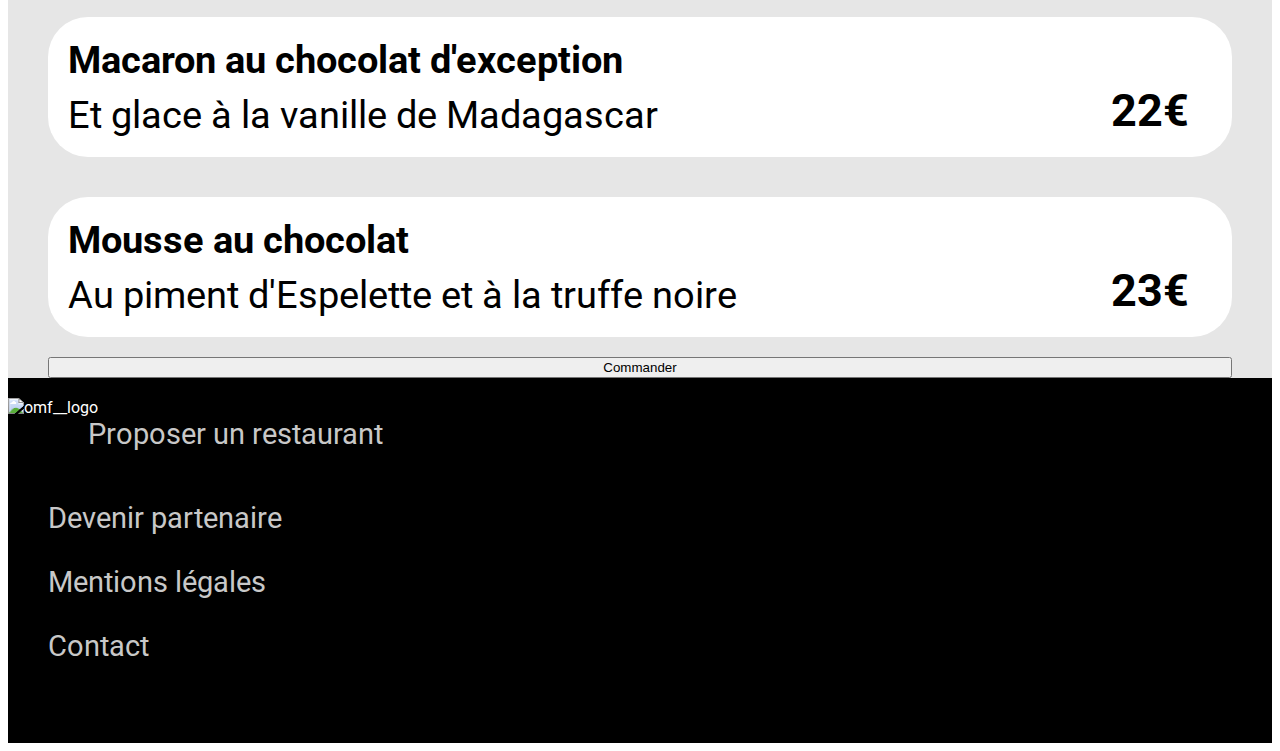
==== commit 073a9b8c: "M9 Animation Menu" ====
--- a/1_la-palette-du-gout.html
+++ b/1_la-palette-du-gout.html
@@ -12,25 +12,24 @@
 
 <body>
     <div class="loading_spinner">
-        <div class="omf__spinner--bckgd"></div>
         <i class="fas fa-coffee"></i>
         <i class="fas fa-spinner"></i>
     </div>
-    <div id="content">
+    <div id="content__menu">
         <header>
             <div class="omf__head">
                 
                 <div class="omf__head--menu">
-                    <div class="omf__header--return"><a href="index.html">
-                        <i class="fas fa-arrow-left"></i></a>
+                    <div class="omf__header--return">
+                        <a href="index.html"><i class="fas fa-arrow-left"></i></a>
                     </div>
                     <div class="omf__logo1">
-                        <img src="images\logo\ohmyfood.png" alt="omf__logo" class="omf__imglog--contain">
+                        <img src="images/logo/ohmyfood.png" alt="omf__logo" class="omf__imglog--contain">
                     </div>
                 </div>
                 
                 <div class="omf__head--img">
-                    <img src="images\restaurants\jay-wennington-N_Y88TWmGwA-unsplash.jpg" alt="omf__head--lapal" class="omf__img--contain">
+                    <img src="images/restaurants/jay-wennington-N_Y88TWmGwA-unsplash.jpg" alt="omf__head--lapal" class="omf__img--contain">
                 </div>
             
             </div>
@@ -66,11 +65,12 @@
                             <div class="omf__item--titre">Fricassée d'escargot</div>
                             <div class="omf__item--infos">Au piment d'Espelette</div>
                         </div>
-    
-                        <div class="omf__item--prix">25€</div>
-    
-                        <div class="omf__item--validation">
-                            <i class="far fa-check-circle"></i>
+
+                        <div class="omf__item--prival">
+                            <div class="omf__item--prix">25€</div>
+                            <div class="omf__item--validation">
+                                <i class="fas fa-check-circle"></i>
+                            </div>
                         </div>
                     </div>
     
@@ -81,10 +81,11 @@
                             <div class="omf__item--infos">Et ses copeaux de truffe noire</div>
                         </div>
     
-                        <div class="omf__item--prix">35€</div>
-    
-                        <div class="omf__item--validation">
-                            <i class="far fa-check-circle"></i>
+                        <div class="omf__item--prival">
+                            <div class="omf__item--prix">35€</div>
+                            <div class="omf__item--validation">
+                                <i class="fas fa-check-circle"></i>
+                            </div>
                         </div>
                     </div>
     
@@ -95,10 +96,11 @@
                             <div class="omf__item--infos">Assaisonné à la truffe sur lit de caviar</div>
                         </div>
     
-                        <div class="omf__item--prix">20€</div>
-    
-                        <div class="omf__item--validation">
-                            <i class="far fa-check-circle"></i>
+                        <div class="omf__item--prival">
+                            <div class="omf__item--prix">20€</div>
+                            <div class="omf__item--validation">
+                                <i class="fas fa-check-circle"></i>
+                            </div>
                         </div>
                     </div>
                 </div>
@@ -120,10 +122,11 @@
                             <div class="omf__item--infos">Accompagné de sa ribambelle de légumes</div>
                         </div>
     
-                        <div class="omf__item--prix">40€</div>
-    
-                        <div class="omf__item--validation">
-                            <i class="far fa-check-circle"></i>
+                        <div class="omf__item--prival">
+                            <div class="omf__item--prix">40€</div>
+                            <div class="omf__item--validation">
+                                <i class="fas fa-check-circle"></i>
+                            </div>
                         </div>
                     </div>
     
@@ -134,10 +137,11 @@
                             <div class="omf__item--infos">À la truffe noire sur sa purée de panais</div>
                         </div>
     
-                        <div class="omf__item--prix">35€</div>
-    
-                        <div class="omf__item--validation">
-                            <i class="far fa-check-circle"></i>
+                        <div class="omf__item--prival">
+                            <div class="omf__item--prix">35€</div>
+                            <div class="omf__item--validation">
+                                <i class="fas fa-check-circle"></i>
+                            </div>
                         </div>
                     </div>
     
@@ -147,11 +151,12 @@
                             <div class="omf__item--titre">Filet de turbot</div>
                             <div class="omf__item--infos">Aux agrumes</div>
                         </div>
-    
-                        <div class="omf__item--prix">44€</div>
-    
-                        <div class="omf__item--validation">
-                            <i class="far fa-check-circle"></i>
+
+                        <div class="omf__item--prival">
+                            <div class="omf__item--prix">44€</div>
+                            <div class="omf__item--validation">
+                                <i class="fas fa-check-circle"></i>
+                            </div>
                         </div>
                     </div>
                 </div>
@@ -175,10 +180,11 @@
                             <div class="omf__item--infos">Revisité</div>
                         </div>
     
-                        <div class="omf__item--prix">18€</div>
-    
-                        <div class="omf__item--validation">
-                            <i class="far fa-check-circle"></i>
+                        <div class="omf__item--prival">
+                            <div class="omf__item--prix">18€</div>
+                            <div class="omf__item--validation">
+                                <i class="fas fa-check-circle"></i>
+                            </div>
                         </div>
                     </div>
     
@@ -189,10 +195,11 @@
                             <div class="omf__item--infos">Et glace à la vanille de Madagascar</div>
                         </div>
     
-                        <div class="omf__item--prix"> 22€</div>
-    
-                        <div class="omf__item--validation">
-                            <i class="far fa-check-circle"></i>
+                        <div class="omf__item--prival">
+                            <div class="omf__item--prix"> 22€</div>
+                            <div class="omf__item--validation">
+                                <i class="fas fa-check-circle"></i>
+                            </div>
                         </div>
                     </div>
     
@@ -203,19 +210,23 @@
                             <div class="omf__item--infos">Au piment d'Espelette et à la truffe noire</div>
                         </div>
     
-                        <div class="omf__item--prix">23€</div>
-    
-                        <div class="omf__item--validation">
-                            <i class="far fa-check-circle"></i>
-                        </div>
-                    </div>
+                        <div class="omf__item--prival">
+                            <div class="omf__item--prix">23€</div>
+                            <div class="omf__item--validation">
+                                <i class="fas fa-check-circle"></i>
+                            </div>
+                        </div>
+                    </div>
+                    <button class="omf__sect--commande"> Commander</button>
                 </div>
             </div>
     
-            <button class="omf__sect--commande"> Commander</button>
+            
         
         </Section>
-    
+
+
+        
         <footer>
             <div class="omf__footer">
                 
--- a/style.css
+++ b/style.css
@@ -4,6 +4,7 @@
 
         max-width:100%;
         font-family:'Roboto', sans-serif;
+        
     }
 
 /* ----------- iPhone 6+, 7+ and 8+ ----------- */
@@ -37,17 +38,7 @@
     align-items:center;
     animation: anim-spin 2700ms forwards ease-in-out;
 }
-  .omf__spinner--bckgd{
-    display:flex;
-    position: absolute;
-    z-index:1 ;
-    width:95%;
-    height:95%;
-    border-radius: 50px;
-    background-color: var(--select-back-clr);
-    opacity:.5;
-}
-  .fa-coffee{
+.fa-coffee{
     position: absolute;
     z-index: 2;
     opacity:1;
@@ -93,7 +84,12 @@
          transform: scale(.6);
     }
 }
-#content{
+#content__menu{
+    display:flex;
+    flex-direction: column;
+    animation: anim-content 2700ms forwards ease-in-out;
+}
+#content__acceuil{
     display:flex;
     flex-direction: column;
     animation: anim-content 2700ms forwards ease-in-out;
@@ -303,11 +299,18 @@
 
 .omf__sect--restaurants{
     font-size: 2.5rem;
-    padding: 0px 0px 0px 0px;
+    padding: 0px 0px 0px 40px;
 }
 .omf__sect--restos{
-    padding: 0px 0px 40px 0px;
+    padding: 0px 0px 20px 0px;
+    /* margin-bottom: 50px; */
+    /* border: 1px SOLID #000; */
    
+}
+section{
+    position: relative;
+    z-index: 2;
+    margin: 0px 0px -100px 0px;
 }
 .omf__sect--img{ 
     padding: 0px 0px ;  
@@ -412,6 +415,8 @@
 
 
 .omf__footer{
+    /* position:relative;
+    z-index: 2; */
     display:flex;
     flex-flow:column wrap;
     justify-content:flex-start;
@@ -510,7 +515,7 @@
 
 
 
-section{
+.omf__sect--menu{
     position:relative;
     z-index: 2;
     display: flex;
@@ -573,49 +578,74 @@
 }
 
 .omf__partie--item{
-    
-    display:flex;
-    flex-direction:row;
+    display:flex;
+    flex-flow: row wrap;
     justify-content: space-between;
     width:100%;
     height:auto;
-    /* padding: 20px 0px 20px 0px; */
     margin:20px 0px 20px 0px;
     background :#FFF;
-    border-radius: 20px;
-
+    border-radius: 40px;
 }
 .omf__item--description{
     display:flex;
+    max-width: 80%;
+    flex-direction:column;
     justify-self:flex-start;
-    flex-direction:column;
-    
 }
 .omf__item--titre{
-    font-size: 2rem;
+    font-size: 2.4rem;
     font-weight: bold;
     padding: 20px 0px 10px 20px;
+    max-width:100%;
+    overflow:hidden;
+    text-overflow:ellipsis;
+    white-space: nowrap; 
 }
 .omf__item--infos{
-    font-size: 2rem;
+    font-size: 2.4rem;
     padding: 0px 0px 20px 20px;
+    max-width:100%;
+    overflow:hidden;
+    text-overflow:ellipsis;
+    white-space: nowrap;
+}
+.omf__item--prival{
+    display:flex;
+}
+.omf__item--prix{
+    display:flex;
+    justify-content: center;
+    align-items: center;
+    align-self: flex-end;
+    font-size: 2.8rem;
+    font-weight: bold;
+    width: 125px;
+    height: auto;
+    padding: 0px 20px 20px 0px;
 }
 .omf__item--validation{
-    display:flex;
-    justify-content: center;
-    align-items: center;
-    width: 120px;
-    height: auto;
+    display:none;
+    justify-content: center;
+    align-items:center;
+    width: 125px;
+    height:auto;
     background-color: var(--select-back-clr);
-    border-top-right-radius: 20px;
-    border-bottom-right-radius: 20px;
+    border-top-right-radius: 40px;
+    border-bottom-right-radius: 40px; 
 }
 .fa-check-circle{
-    
-    background-color: blue;
-    color: white;
-}
-
-
-
-
+    background-color: var(--select-back-clr);
+    color:white;
+}
+.omf__partie--item:active .omf__item--validation{
+    display:flex;
+}
+.omf__partie--item:active .omf__item--description{
+    max-width: 60%;
+}
+
+
+
+
+
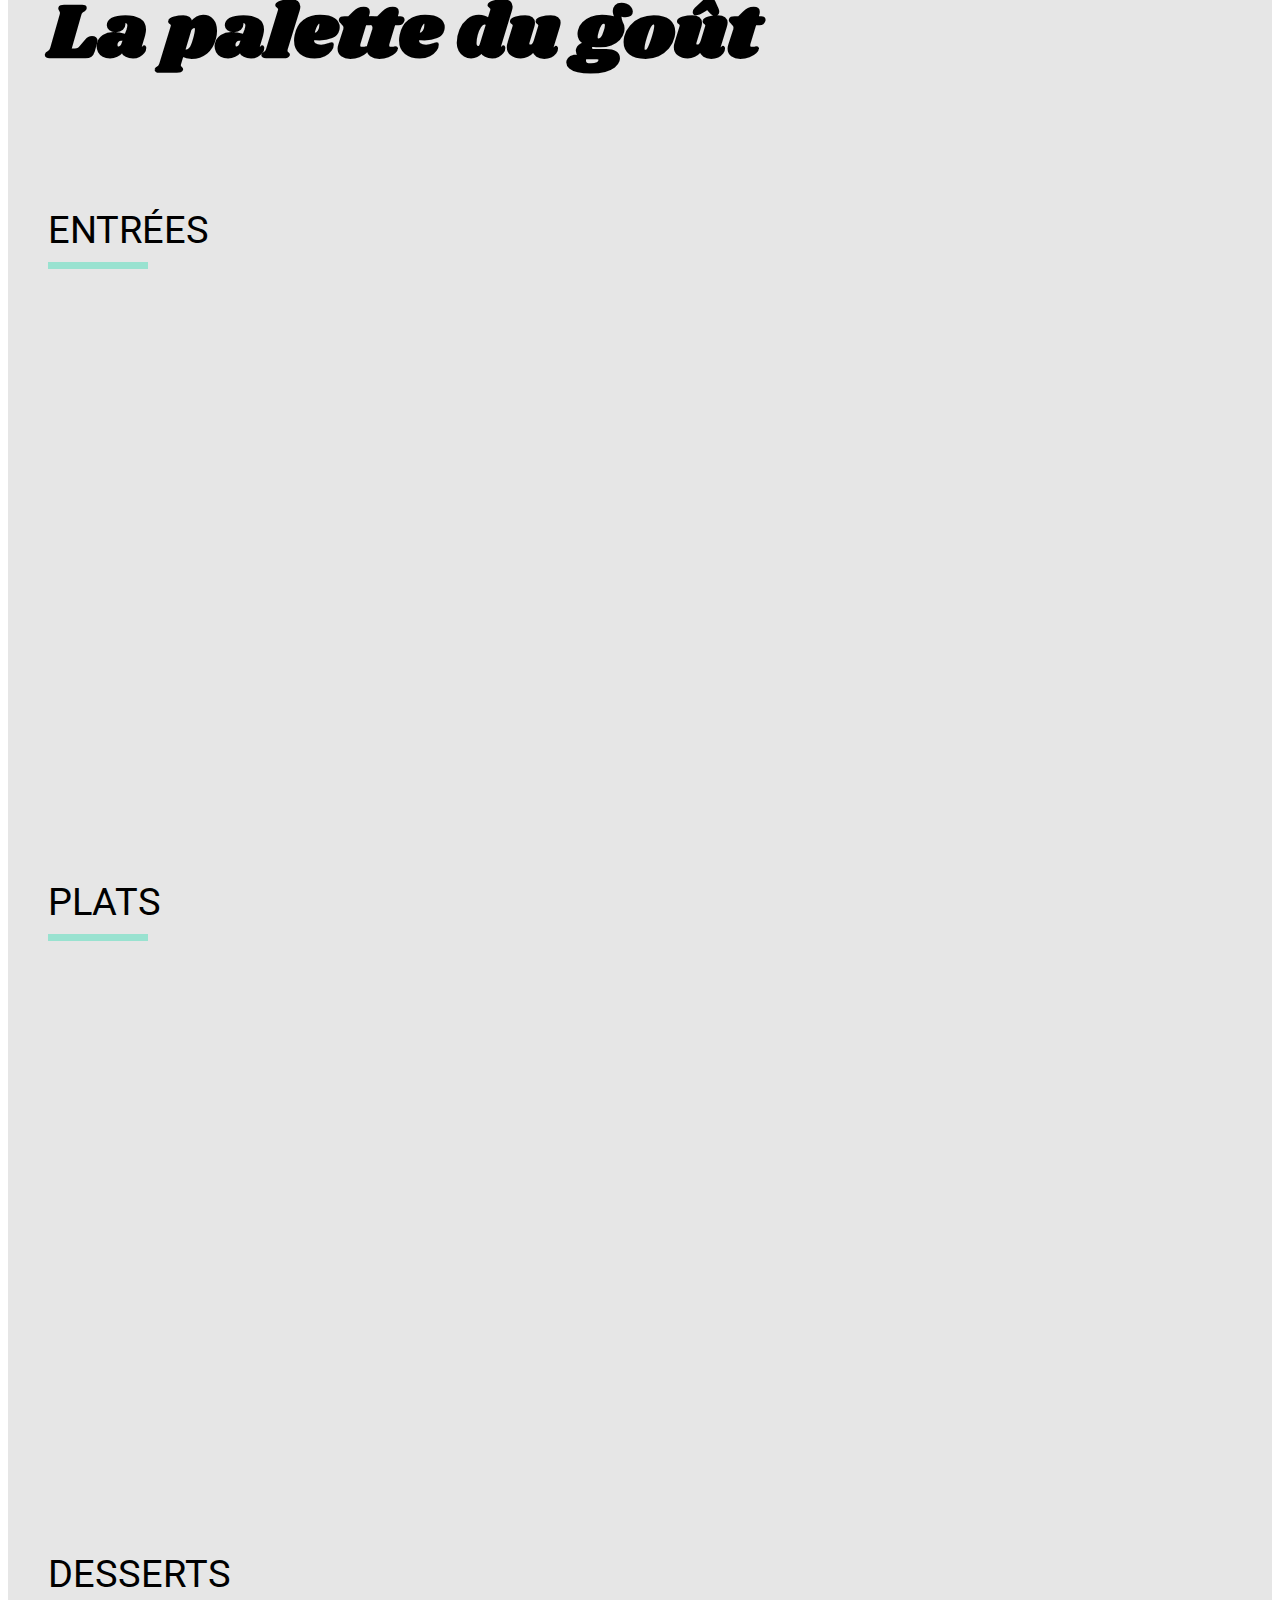
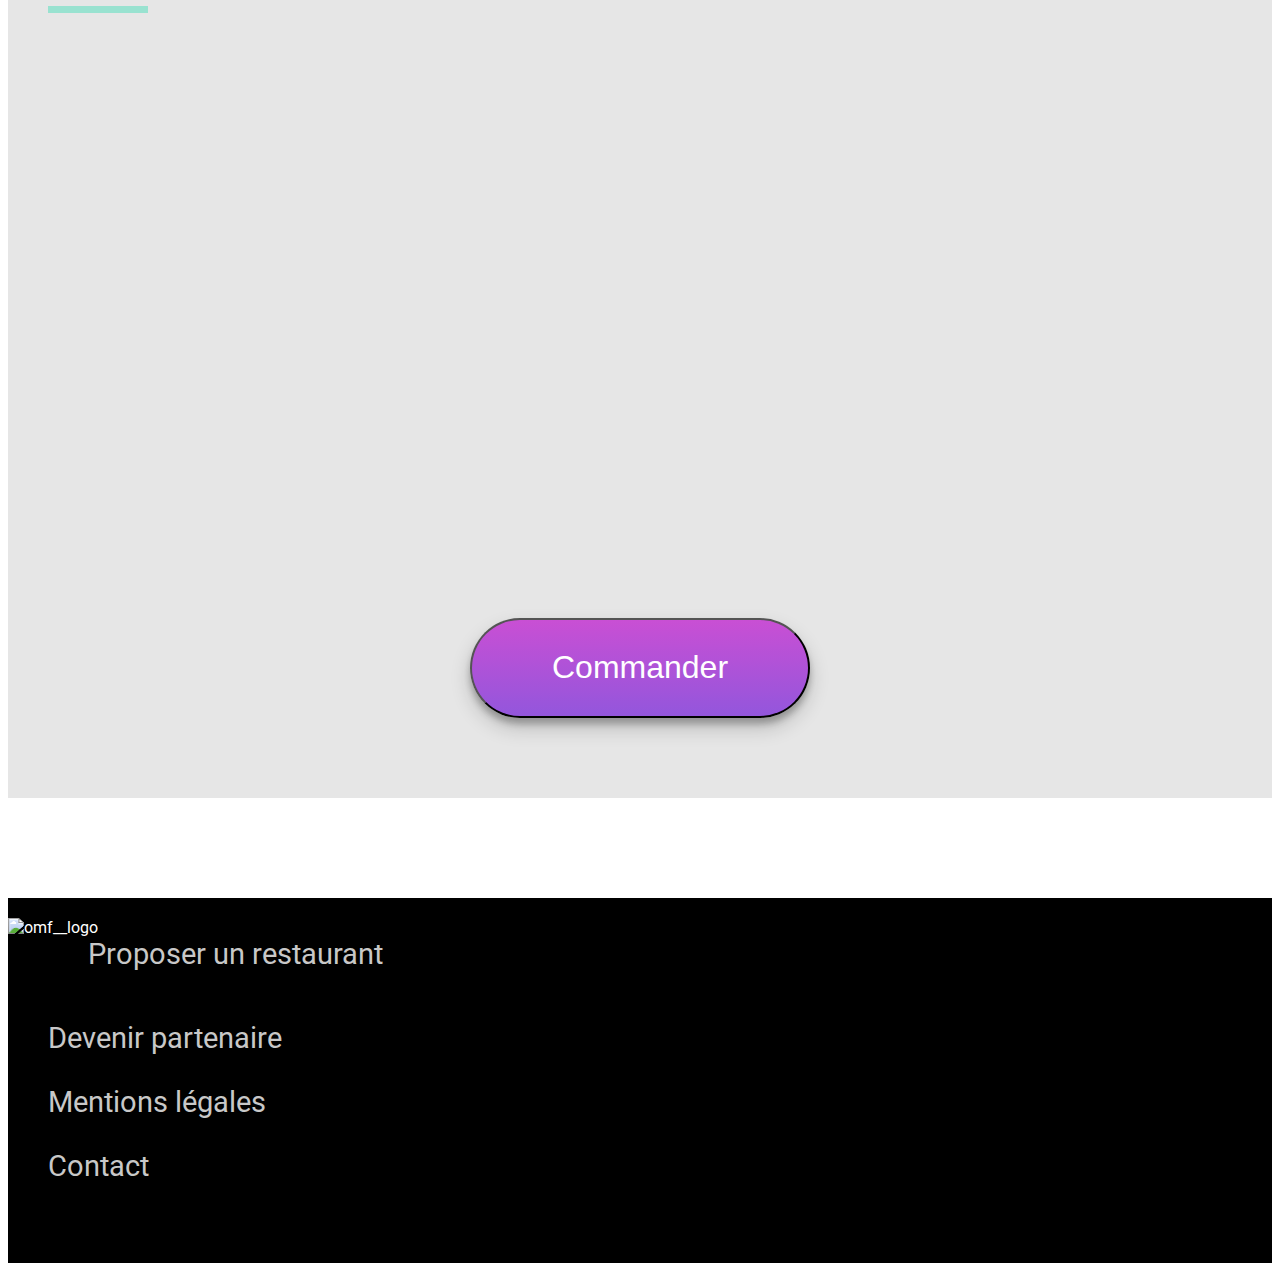
==== commit ae9471bc: "M11 PDT-CSS -1" ====
--- a/1_la-palette-du-gout.html
+++ b/1_la-palette-du-gout.html
@@ -23,7 +23,7 @@
                     <div class="omf__header--return">
                         <a href="index.html"><i class="fas fa-arrow-left"></i></a>
                     </div>
-                    <div class="omf__logo1">
+                    <div class="omf__logo omf__logo--menu">
                         <img src="images/logo/ohmyfood.png" alt="omf__logo" class="omf__imglog--contain">
                     </div>
                 </div>
@@ -52,134 +52,121 @@
                     </div>
                 </div>
                 
+                <div class="omf__partie--type">
+                    <div class="omf__partie--titre">ENTRÉES</div>
+                    <div class="omf__partie--underline"></div>
+                </div>
+                
+                <div class="omf__partie">
+
+                     <div class="omf__item omf__item--tps1">
+
+                         <div class="omf__item--description">
+                            <div class="omf__item--titre">Fricassée d'escargot</div>
+                            <div class="omf__item--infos">Au piment d'Espelette</div>
+                        </div>
+                        <div class="omf__item--prival">
+                            <div class="omf__item--prix">25€</div>
+                            <div class="omf__item--validation">
+                                <i class="fas fa-check-circle"></i>
+                            </div>
+                        </div>
+                    </div>
+    
+
+                    <div class="omf__item omf__item--tps2">
+    
+                        <div class="omf__item--description">
+                            <div class="omf__item--titre">Foie gras de canard mi-cuit</div>
+                            <div class="omf__item--infos">Et ses copeaux de truffe noire</div>
+                        </div>
+                        <div class="omf__item--prival">
+                            <div class="omf__item--prix">35€</div>
+                            <div class="omf__item--validation">
+                                <i class="fas fa-check-circle"></i>
+                            </div>
+                        </div>
+                    </div>
+    
+                    <div class="omf__item omf__item--tps3">
+    
+                        <div class="omf__item--description">
+                            <div class="omf__item--titre">Oeuf au plat</div>
+                            <div class="omf__item--infos">Assaisonné à la truffe sur lit de caviar</div>
+                        </div>
+                        <div class="omf__item--prival">
+                            <div class="omf__item--prix">20€</div>
+                            <div class="omf__item--validation">
+                                <i class="fas fa-check-circle"></i>
+                            </div>
+                        </div>
+                    </div>
+                </div>
+
+
+                <div class="omf__partie--type">
+                    <div class="omf__partie--titre">PLATS</div>
+                    <div class="omf__partie--underline"></div>
+                </div>
+                
+                <div class="omf__partie ">
+                     <div class="omf__item omf__item--tps1">
+    
+                        <div class="omf__item--description">
+                            <div class="omf__item--titre">Filet de boeuf aux herbes</div>
+                            <div class="omf__item--infos">Accompagné de sa ribambelle de légumes</div>
+                        </div>
+                        <div class="omf__item--prival">
+                            <div class="omf__item--prix">40€</div>
+                            <div class="omf__item--validation">
+                                <i class="fas fa-check-circle"></i>
+                            </div>
+                        </div>
+                    </div>
+    
+                    <div class="omf__item omf__item--tps2">
+    
+                        <div class="omf__item--description">
+                            <div class="omf__item--titre">Parmentier de queue de boeuf</div>
+                            <div class="omf__item--infos">À la truffe noire sur sa purée de panais</div>
+                        </div>
+                        <div class="omf__item--prival">
+                            <div class="omf__item--prix">35€</div>
+                            <div class="omf__item--validation">
+                                <i class="fas fa-check-circle"></i>
+                            </div>
+                        </div>
+                    </div>
+    
+                    <div class="omf__item omf__item--tps3">
+    
+                        <div class="omf__item--description">
+                            <div class="omf__item--titre">Filet de turbot</div>
+                            <div class="omf__item--infos">Aux agrumes</div>
+                        </div>
+                        <div class="omf__item--prival">
+                            <div class="omf__item--prix">44€</div>
+                            <div class="omf__item--validation">
+                                <i class="fas fa-check-circle"></i>
+                            </div>
+                        </div>
+                    </div>
+                </div>
+
+                <div class="omf__partie--type">
+                    <div class="omf__partie--titre">DESSERTS</div>
+                    <div class="omf__partie--underline"></div>
+                </div>
+                
+                
                 <div class="omf__partie">
                     
-                    <div class="omf__partie--type">
-                        <div class="omf__partie--titre">ENTRÉES</div>
-                        <div class="omf__partie--underline"></div>
-                    </div>
-    
-                    <div class="omf__partie--item">
-    
-                        <div class="omf__item--description">
-                            <div class="omf__item--titre">Fricassée d'escargot</div>
-                            <div class="omf__item--infos">Au piment d'Espelette</div>
-                        </div>
-
-                        <div class="omf__item--prival">
-                            <div class="omf__item--prix">25€</div>
-                            <div class="omf__item--validation">
-                                <i class="fas fa-check-circle"></i>
-                            </div>
-                        </div>
-                    </div>
-    
-                    <div class="omf__partie--item">
-    
-                        <div class="omf__item--description">
-                            <div class="omf__item--titre">Foie gras de canard mi-cuit</div>
-                            <div class="omf__item--infos">Et ses copeaux de truffe noire</div>
-                        </div>
-    
-                        <div class="omf__item--prival">
-                            <div class="omf__item--prix">35€</div>
-                            <div class="omf__item--validation">
-                                <i class="fas fa-check-circle"></i>
-                            </div>
-                        </div>
-                    </div>
-    
-                    <div class="omf__partie--item">
-    
-                        <div class="omf__item--description">
-                            <div class="omf__item--titre">Oeuf au plat</div>
-                            <div class="omf__item--infos">Assaisonné à la truffe sur lit de caviar</div>
-                        </div>
-    
-                        <div class="omf__item--prival">
-                            <div class="omf__item--prix">20€</div>
-                            <div class="omf__item--validation">
-                                <i class="fas fa-check-circle"></i>
-                            </div>
-                        </div>
-                    </div>
-                </div>
-    
-    
-    
-    
-                <div class="omf__partie">
-                    
-                    <div class="omf__partie--type">
-                        <div class="omf__partie--titre">PLATS</div>
-                        <div class="omf__partie--underline"></div>
-                    </div>
-                    
-                    <div class="omf__partie--item">
-    
-                        <div class="omf__item--description">
-                            <div class="omf__item--titre">Filet de boeuf aux herbes</div>
-                            <div class="omf__item--infos">Accompagné de sa ribambelle de légumes</div>
-                        </div>
-    
-                        <div class="omf__item--prival">
-                            <div class="omf__item--prix">40€</div>
-                            <div class="omf__item--validation">
-                                <i class="fas fa-check-circle"></i>
-                            </div>
-                        </div>
-                    </div>
-    
-                    <div class="omf__partie--item">
-    
-                        <div class="omf__item--description">
-                            <div class="omf__item--titre">Parmentier de queue de boeuf</div>
-                            <div class="omf__item--infos">À la truffe noire sur sa purée de panais</div>
-                        </div>
-    
-                        <div class="omf__item--prival">
-                            <div class="omf__item--prix">35€</div>
-                            <div class="omf__item--validation">
-                                <i class="fas fa-check-circle"></i>
-                            </div>
-                        </div>
-                    </div>
-    
-                    <div class="omf__partie--item">
-    
-                        <div class="omf__item--description">
-                            <div class="omf__item--titre">Filet de turbot</div>
-                            <div class="omf__item--infos">Aux agrumes</div>
-                        </div>
-
-                        <div class="omf__item--prival">
-                            <div class="omf__item--prix">44€</div>
-                            <div class="omf__item--validation">
-                                <i class="fas fa-check-circle"></i>
-                            </div>
-                        </div>
-                    </div>
-                </div>
-                
-                
-    
-                
-                
-                <div class="omf__partie">
-                    
-                    <div class="omf__partie--type">
-                        <div class="omf__partie--titre">DESSERTS</div>
-                        <div class="omf__partie--underline"></div>
-                    </div>
-                    
-    
-                    <div class="omf__partie--item">
+                    <div class="omf__item omf__item--tps1">
     
                         <div class="omf__item--description">
                             <div class="omf__item--titre">Paris-Brest</div>
                             <div class="omf__item--infos">Revisité</div>
                         </div>
-    
                         <div class="omf__item--prival">
                             <div class="omf__item--prix">18€</div>
                             <div class="omf__item--validation">
@@ -188,13 +175,12 @@
                         </div>
                     </div>
     
-                    <div class="omf__partie--item">
+                    <div class="omf__item omf__item--tps2">
     
                         <div class="omf__item--description">
                             <div class="omf__item--titre">Macaron au chocolat d'exception</div>
                             <div class="omf__item--infos">Et glace à la vanille de Madagascar</div>
                         </div>
-    
                         <div class="omf__item--prival">
                             <div class="omf__item--prix"> 22€</div>
                             <div class="omf__item--validation">
@@ -203,13 +189,12 @@
                         </div>
                     </div>
     
-                    <div class="omf__partie--item">
+                    <div class="omf__item omf__item--tps3">
     
                         <div class="omf__item--description">
                             <div class="omf__item--titre"> Mousse au chocolat </div>
                             <div class="omf__item--infos">Au piment d'Espelette et à la truffe noire</div>
                         </div>
-    
                         <div class="omf__item--prival">
                             <div class="omf__item--prix">23€</div>
                             <div class="omf__item--validation">
@@ -217,7 +202,7 @@
                             </div>
                         </div>
                     </div>
-                    <button class="omf__sect--commande"> Commander</button>
+                    <button class="omf__btn omf__btn--cmd"> Commander</button>
                 </div>
             </div>
     
--- a/style.css
+++ b/style.css
@@ -9,12 +9,12 @@
 
 /* ----------- iPhone 6+, 7+ and 8+ ----------- */
 
-/* Portrait and Landscape 
-
-@media only screen 
+/* Portrait and Landscape */
+
+/* @media only screen 
   and (min-device-width: 320px) 
   and (max-device-width: 480px) 
-  {*/
+  { */
 :root{
     
         --search-bar-clr: rgb(200, 200, 200);
@@ -83,7 +83,7 @@
     100% {
          transform: scale(.6);
     }
-}
+} 
 #content__menu{
     display:flex;
     flex-direction: column;
@@ -109,23 +109,30 @@
 
 
 
-.omf__head .omf__head--back {
+.omf__head, .omf__head--back {
     display:flex;
     flex-direction:column;
-    justify-content: center;
     align-content: center;
     align-items: center;
     width: 100%;
 }
 .omf__head--back{
     background-color: var(--header-back-clr);
-}
-.omf__logo{
-    display:flex;
-    flex-direction:row; 
-    justify-content: center;
-    padding:10px 0px;
+    justify-content: center;
+}
+.omf__logo, .omf__logo--accueil, .omf__logo--menu{
+    display:flex;
+    flex-direction:row;
+    justify-content: center;
+    align-items: center;
+    width:100%; 
+    padding:20px 0px;
     margin-bottom: 20px;
+}
+.omf__logo--menu{
+    position:relative;
+    z-index: 3;
+    
 }
 .omf__head--search{
     background-color : var(--search-bar-clr);
@@ -175,7 +182,7 @@
     margin: 20px;
     padding: 0px 20px;
 }
-.omf__head--text3{
+.omf__btn{
     font-size: 2rem;
     background: linear-gradient(0deg, var(--butt-back-clr),#c94fd4);
     color: #FFF;
@@ -188,6 +195,11 @@
     box-shadow: 0 10px 20px rgba(0,0,0,0.19), 0 6px 6px rgba(0,0,0,0.23);
 
 }
+.omf__btn--cmd{
+    align-self: center;
+    margin: 60px 20px 80px 20px;
+    padding: 0px 80px 0px 80px;
+}
 button:active{
     transform: scale(1.1);
 }
@@ -292,9 +304,10 @@
     justify-content:flex-start;
     align-content:flex-start;
     align-items:flex-start;
-    width: 100%;
-    margin: 70px 40px 100px 0px;
+    max-width: 100%;
+    /* margin: 70px 40px 100px 0px; */
     background-color: var(--header-back-clr);
+    padding: 0px 40px 0px 40px;
 }
 
 .omf__sect--restaurants{
@@ -310,7 +323,7 @@
 section{
     position: relative;
     z-index: 2;
-    margin: 0px 0px -100px 0px;
+    /* margin: 0px 0px 0px 0px; */
 }
 .omf__sect--img{ 
     padding: 0px 0px ;  
@@ -409,14 +422,16 @@
     opacity: 1;
     
 }
-
+footer{ 
+    position:relative;
+    z-index: 2;
+}
 
 
 
 
 .omf__footer{
-    /* position:relative;
-    z-index: 2; */
+   
     display:flex;
     flex-flow:column wrap;
     justify-content:flex-start;
@@ -490,19 +505,6 @@
     margin: 0px 0px 0px 40px;
     padding-top: 10px;
 }
-.omf__logo1{
-    position:relative;
-    z-index: 3;
-    display: flex;
-    left:20%;
-    transform-origin: 50% 50%;
-    flex-direction: row;
-    align-items: center;
-    max-width:100%;
-    padding:20px 0px;
-}
-
-
 .omf__img--contain{
     position:relative;
     z-index: 1;
@@ -511,10 +513,6 @@
     object-fit:cover;
     object-position: 50% 40%;
 }
-
-
-
-
 .omf__sect--menu{
     position:relative;
     z-index: 2;
@@ -562,11 +560,20 @@
 .omf__partie{ 
     display:flex;
     flex-direction:column;
+    width:100%;
     max-width:100%;
     height:auto;
     font-size:2rem;
+    /* animation: omf__partie 1s forwards ease-in-out;
+    scale:0; */
+}
+.omf__partie--type{
+    padding-top: 60px;
+    position: relative;
+    z-index: 3;
 }
 .omf__partie--titre{
+    font-size:2.4rem;
     padding: 5px 0px;
 
 }
@@ -577,75 +584,161 @@
     background-color: var(--select-back-clr);
 }
 
-.omf__partie--item{
-    display:flex;
-    flex-flow: row wrap;
-    justify-content: space-between;
+.omf__item{
+    display:flex;
+    flex-flow: row nowrap;
+    justify-content:space-between;
     width:100%;
     height:auto;
     margin:20px 0px 20px 0px;
     background :#FFF;
+    box-shadow: 0 10px 20px rgba(0,0,0,0.19), 0 6px 6px rgba(0,0,0,0.23);
     border-radius: 40px;
-}
+    overflow:hidden;
+    position: relative;
+    animation: omf__item 1.2s ease-in-out;
+    animation-delay: 2800ms;
+   
+    
+}
+@keyframes omf__item--tps1 {
+   20%{
+       /* transform: translateY(-10px); */
+        opacity: 0.5;
+    }
+    /* 40%{
+        opacity: 1;
+    } */
+    100%{
+        transform: translateY(0px);
+        opacity: 1;
+        
+    }
+}
+@keyframes omf__item--tps2 {
+    40%{
+        opacity: 0.5;
+    }
+    100%{
+        transform: translateY(0px);
+        opacity: 1;
+        
+    }
+}
+@keyframes omf__item--tps3 {
+    60%{
+        opacity: 0.5;
+    }
+    100%{
+        transform: translateY(0px);
+        opacity: 1;
+        
+    }
+}
+@keyframes omf__item--tps4 {
+    80%{
+        opacity: 0.5;
+    }
+    100%{
+        opacity: 1;
+        transform: translateY(0px)
+    }
+}
+.omf__item--tps1{
+    opacity: 0;
+    transform: translateY(10px);
+    animation: omf__item--tps1 500ms forwards ease-in-out;
+    animation-delay: 2000ms;
+    
+}
+.omf__item--tps2{
+    opacity: 0;
+    transform: translateY(20px);
+    animation: omf__item--tps2 600ms forwards ease-in-out;
+    animation-delay: 2200ms;
+   
+}
+.omf__item--tps3{
+    opacity: 0;
+    transform: translateY(30px);
+    animation: omf__item--tps3 700ms forwards ease-in-out;
+    animation-delay: 2400ms;
+   
+}
+.omf__item--tps4{
+    opacity: 0;
+    transform: translateY(40px);
+    animation: omf__item--tps4 800ms forwards ease-in-out;
+    animation-delay: 2600ms;
+    
+}
+
 .omf__item--description{
     display:flex;
-    max-width: 80%;
-    flex-direction:column;
+    flex-flow:column wrap;
     justify-self:flex-start;
+    overflow-x:hidden;
+    max-width: min-content;
+    text-overflow:ellipsis;
+    white-space: nowrap;
+
 }
 .omf__item--titre{
     font-size: 2.4rem;
     font-weight: bold;
     padding: 20px 0px 10px 20px;
-    max-width:100%;
-    overflow:hidden;
+    width:100%;
+    overflow-x:hidden;
     text-overflow:ellipsis;
     white-space: nowrap; 
+
 }
 .omf__item--infos{
     font-size: 2.4rem;
     padding: 0px 0px 20px 20px;
-    max-width:100%;
-    overflow:hidden;
+    width:100%;
+    overflow-x:hidden;
     text-overflow:ellipsis;
     white-space: nowrap;
 }
 .omf__item--prival{
     display:flex;
+    flex-direction: row;
+    justify-self: flex-end;
+    transform: translateX(140px);
+    transition: all 500ms ease-in-out;
+    width:min-content;
 }
 .omf__item--prix{
     display:flex;
     justify-content: center;
-    align-items: center;
-    align-self: flex-end;
-    font-size: 2.8rem;
+    align-items:flex-start;
+    align-self: flex-end; 
+    font-size: 2.5rem;
     font-weight: bold;
-    width: 125px;
+    width: min-content;
     height: auto;
-    padding: 0px 20px 20px 0px;
+    padding: 0px 40px 20px 20px;
+
 }
 .omf__item--validation{
-    display:none;
+    display:flex;
     justify-content: center;
     align-items:center;
-    width: 125px;
+    width: 140px;
     height:auto;
     background-color: var(--select-back-clr);
-    border-top-right-radius: 40px;
-    border-bottom-right-radius: 40px; 
 }
 .fa-check-circle{
+    font-size:3rem;
     background-color: var(--select-back-clr);
     color:white;
-}
-.omf__partie--item:active .omf__item--validation{
-    display:flex;
-}
-.omf__partie--item:active .omf__item--description{
-    max-width: 60%;
-}
-
-
-
-
-
+    transform: rotate;
+    transition: all 500ms ease-in-out;
+}
+.omf__item:hover .omf__item--prival{
+    transform: translateX(0px);
+}
+.omf__item:hover .fa-check-circle{
+     transform: rotate(360deg) 
+}
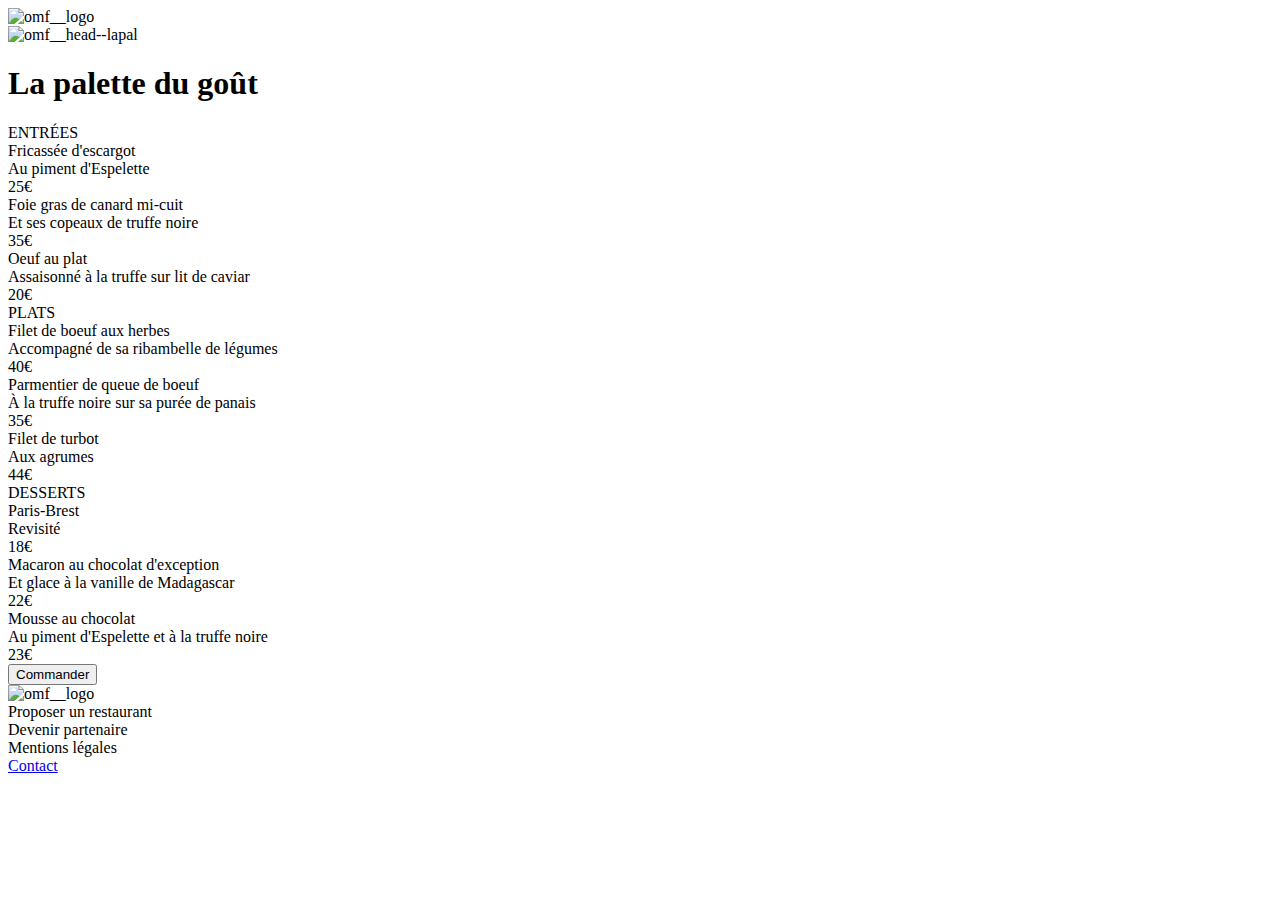
==== commit 0042fd95: "M13-Avancement Tablette & Desktop" ====
--- a/1_la-palette-du-gout.html
+++ b/1_la-palette-du-gout.html
@@ -22,6 +22,7 @@
                 <div class="omf__head--menu">
                     <div class="omf__header--return">
                         <a href="index.html"><i class="fas fa-arrow-left"></i></a>
+                        <a href="index.html"><i class="fas fa-home"></i></a>
                     </div>
                     <div class="omf__logo omf__logo--menu">
                         <img src="images/logo/ohmyfood.png" alt="omf__logo" class="omf__imglog--contain">
@@ -52,14 +53,15 @@
                     </div>
                 </div>
                 
-                <div class="omf__partie--type">
-                    <div class="omf__partie--titre">ENTRÉES</div>
-                    <div class="omf__partie--underline"></div>
-                </div>
                 
                 <div class="omf__partie">
 
-                     <div class="omf__item omf__item--tps1">
+                    <div class="omf__partie--type">
+                        <div class="omf__partie--titre">ENTRÉES</div>
+                        <div class="omf__partie--underline"></div>
+                    </div>
+
+                    <div class="omf__item omf__item--tps1">
 
                          <div class="omf__item--description">
                             <div class="omf__item--titre">Fricassée d'escargot</div>
@@ -72,7 +74,6 @@
                             </div>
                         </div>
                     </div>
-    
 
                     <div class="omf__item omf__item--tps2">
     
@@ -89,7 +90,6 @@
                     </div>
     
                     <div class="omf__item omf__item--tps3">
-    
                         <div class="omf__item--description">
                             <div class="omf__item--titre">Oeuf au plat</div>
                             <div class="omf__item--infos">Assaisonné à la truffe sur lit de caviar</div>
@@ -104,13 +104,16 @@
                 </div>
 
 
-                <div class="omf__partie--type">
-                    <div class="omf__partie--titre">PLATS</div>
-                    <div class="omf__partie--underline"></div>
-                </div>
+                
                 
                 <div class="omf__partie ">
-                     <div class="omf__item omf__item--tps1">
+
+                    <div class="omf__partie--type">
+                        <div class="omf__partie--titre">PLATS</div>
+                        <div class="omf__partie--underline"></div>
+                    </div>
+                    
+                    <div class="omf__item omf__item--tps1">
     
                         <div class="omf__item--description">
                             <div class="omf__item--titre">Filet de boeuf aux herbes</div>
@@ -153,13 +156,15 @@
                     </div>
                 </div>
 
-                <div class="omf__partie--type">
-                    <div class="omf__partie--titre">DESSERTS</div>
-                    <div class="omf__partie--underline"></div>
-                </div>
-                
-                
-                <div class="omf__partie">
+                
+                
+                
+                <div class="omf__partie omf__partie--dessert">
+
+                    <div class="omf__partie--type">
+                        <div class="omf__partie--titre omf__partie--titre--dessert">DESSERTS</div>
+                        <div class="omf__partie--underline"></div>
+                    </div>
                     
                     <div class="omf__item omf__item--tps1">
     
@@ -216,25 +221,26 @@
             <div class="omf__footer">
                 
                 <div class="omf__logo--footer">
-                    <img src="images\logo\ohmyfood@2x.svg" alt="omf__logo" class="omf__imglog--contain">
+                    <img src="images/logo/ohmyfood@2x.svg" alt="omf__logo" class="omf__imglog--contain1">
                 </div>
     
                 <div class="omf__footer--propose">
                     <div class="omf_footer--picto"><i class="fas fa-utensils"></i></div>
-                    <div class="omf_footer--text">Proposer un restaurant</div>
-                </div>
-    
-                <div class="omf__footer--Partener">
+                    <div class="omf_footer--text1">Proposer un restaurant</div>
+                </div>
+    
+                <div class="omf__footer--partener">
                     <div class="omf_footer--picto"><i class="fas fa-hands-helping"></i></div>
-                    <div class="omf_footer--text">Devenir partenaire</div>
+                    <div class="omf_footer--text1">Devenir partenaire</div>
                 </div>
     
                 <div class="omf_footer--text">Mentions légales</div>
     
-                <div class="omf_footer--text">Contact</div>
+                <div>
+                    <a href="mailto:christophe.ordonnaud@gmail.com?subject=contact" class="omf_footer--text">Contact</a>
+                </div>
             </div>
         </footer>
     </div>
-    
 </body>
 </html>--- a/style.css
+++ b/style.css
@@ -1,30 +1,30 @@
-   body{
-        display: flex;
-        flex-direction: column;
-
-        max-width:100%;
-        font-family:'Roboto', sans-serif;
-        
-    }
+
 
 /* ----------- iPhone 6+, 7+ and 8+ ----------- */
 
 /* Portrait and Landscape */
-
-/* @media only screen 
+:root{
+    
+    --search-bar-clr: rgb(200, 200, 200);
+    --header-back-clr: rgb(230, 230, 230);
+    --butt-back-clr: #9356DC;
+    --hover-back-clr: #e2cfe7;
+    --select-back-clr :#99E2D0;
+    --select-txt-clr :#054938;
+  }     
+@media only screen 
   and (min-device-width: 320px) 
   and (max-device-width: 480px) 
-  { */
-:root{
-    
-        --search-bar-clr: rgb(200, 200, 200);
-        --header-back-clr: rgb(230, 230, 230);
-        --butt-back-clr: #9356DC;
-        --hover-back-clr: #e2cfe7;
-        --select-back-clr :#99E2D0;
-        --select-txt-clr :#054938;
-      }     
+  {
+    
+    
         
+body{
+    display: flex;
+    flex-direction: column;
+    max-width:100%;
+    font-family:'Roboto', sans-serif;
+}
 .loading_spinner{
     position:fixed;
     top:0%;
@@ -154,6 +154,9 @@
     padding:0px 0px;
     margin:0px;
 }
+.omf__head__btn{
+    display:none
+}
 input {
     width: 75%;
     font-size: 2.4rem;
@@ -180,7 +183,7 @@
     font-size: 2.4rem;
     text-align: center;
     margin: 20px;
-    padding: 0px 20px;
+    padding: 0px 20px 40px 20px;
 }
 .omf__btn{
     font-size: 2rem;
@@ -189,7 +192,7 @@
     border-radius: 100px;
     width:max-content;
     height:100px;
-    margin: 20px 20px 120px 20px;
+    margin: 20px 20px 100px 20px;
     padding: 0px 60px 0px 50px;
     transition: all 300ms ease-in-out;
     box-shadow: 0 10px 20px rgba(0,0,0,0.19), 0 6px 6px rgba(0,0,0,0.23);
@@ -200,13 +203,9 @@
     margin: 60px 20px 80px 20px;
     padding: 0px 80px 0px 80px;
 }
-button:active{
+/* button:active{
     transform: scale(1.1);
-}
-
-
-
-
+} */
 
 
 .omf__nav{
@@ -216,7 +215,7 @@
     align-content:flex-start;
     align-items:flex-start;
     max-width: 100%;
-    margin: 70px 0px 220px 0px;
+    margin: 40px 0px 40px 0px;
     padding: 0px 0px 0px 0px;
 }
 .omf__nav--fonctionnement{
@@ -297,7 +296,11 @@
 
 
 
-
+section{
+    position: relative;
+    z-index: 2;
+    margin: 0px 0px 0px 0px;
+}
 .omf__sect{
     display:flex;
     flex-flow:column wrap;
@@ -305,28 +308,24 @@
     align-content:flex-start;
     align-items:flex-start;
     max-width: 100%;
-    /* margin: 70px 40px 100px 0px; */
     background-color: var(--header-back-clr);
-    padding: 0px 40px 0px 40px;
+    padding: 0px 40px 100px 40px;
 }
 
 .omf__sect--restaurants{
     font-size: 2.5rem;
-    padding: 0px 0px 0px 40px;
+    padding: 40px 0px 0px 40px;
+    margin-bottom: 0px;
 }
 .omf__sect--restos{
     padding: 0px 0px 20px 0px;
-    /* margin-bottom: 50px; */
-    /* border: 1px SOLID #000; */
+    margin-bottom: 20px;
    
 }
-section{
-    position: relative;
-    z-index: 2;
-    /* margin: 0px 0px 0px 0px; */
-}
+
 .omf__sect--img{ 
-    padding: 0px 0px ;  
+    padding: 0px 0px ; 
+    margin-bottom: -2px;
     
 }
 .omf__sect--nouveau{
@@ -341,6 +340,7 @@
     z-index: 2;
     top:80px;
     Left: 75%;
+    margin-top: -50px;
 }
 a {
     text-decoration: none;
@@ -373,6 +373,7 @@
     flex-flow:column wrap;
     width: 80%;
     padding: 30px 0px 10px 40px;
+    flex:1;
 }
 .omf__sect--nom{
     font-size: 3rem;
@@ -410,7 +411,7 @@
     position: absolute;
     z-index: 3;
     font-size: 3rem;
-    color: rgb(160, 160, 160) ;/*var(--search-bar-clr) */
+    color: rgb(160, 160, 160) ;
     opacity:1;
     transition: all 500ms ease-in-out;
 }
@@ -488,26 +489,30 @@
 
 
 .omf__head--menu{
-    position: absolute;
-    z-index: 2;
+    /* position: absolute;
+    z-index: 2; */
     display:flex;
     flex-direction:row;
     justify-content: flex-start;
 
     width: 100%;
     height: auto;
-    background: white;
+    background: rgb(177, 21, 21);
 }
 .omf__header--return{
-    position:relative;
-    z-index: 4;
+    /* position:relative;
+    z-index: 4; */
     font-size: 3rem;
     margin: 0px 0px 0px 40px;
     padding-top: 10px;
 }
+.fa-home{
+    display:none
+}
+
 .omf__img--contain{
-    position:relative;
-    z-index: 1;
+    /* position:relative;
+    z-index: 1; */
     width:100%;
     height:700px;
     object-fit:cover;
@@ -519,12 +524,16 @@
     display: flex;
     flex-direction: column ;
     top:-100px;
-    max-width:100%;
+    width:auto;
     height: auto;
     background: var(--header-back-clr);
     border-top-left-radius:70px;
     border-top-right-radius:70px;
     padding:  0px 40px 0px 40px;
+    margin: 0px 0px -100px 0px;
+    
+
+    
 }
 .omf__entete--menu{
     display:flex;
@@ -564,8 +573,6 @@
     max-width:100%;
     height:auto;
     font-size:2rem;
-    /* animation: omf__partie 1s forwards ease-in-out;
-    scale:0; */
 }
 .omf__partie--type{
     padding-top: 60px;
@@ -592,7 +599,7 @@
     height:auto;
     margin:20px 0px 20px 0px;
     background :#FFF;
-    box-shadow: 0 10px 20px rgba(0,0,0,0.19), 0 6px 6px rgba(0,0,0,0.23);
+    box-shadow: 0 19px 38px rgba(0,0,0,0.30), 0 15px 12px rgba(0,0,0,0.22);
     border-radius: 40px;
     overflow:hidden;
     position: relative;
@@ -603,12 +610,8 @@
 }
 @keyframes omf__item--tps1 {
    20%{
-       /* transform: translateY(-10px); */
         opacity: 0.5;
     }
-    /* 40%{
-        opacity: 1;
-    } */
     100%{
         transform: translateY(0px);
         opacity: 1;
@@ -645,6 +648,7 @@
     }
 }
 .omf__item--tps1{
+    width:100%;
     opacity: 0;
     transform: translateY(10px);
     animation: omf__item--tps1 500ms forwards ease-in-out;
@@ -652,6 +656,7 @@
     
 }
 .omf__item--tps2{
+    width:100%;
     opacity: 0;
     transform: translateY(20px);
     animation: omf__item--tps2 600ms forwards ease-in-out;
@@ -659,6 +664,7 @@
    
 }
 .omf__item--tps3{
+    width:100%;
     opacity: 0;
     transform: translateY(30px);
     animation: omf__item--tps3 700ms forwards ease-in-out;
@@ -666,6 +672,7 @@
    
 }
 .omf__item--tps4{
+    width:100%;
     opacity: 0;
     transform: translateY(40px);
     animation: omf__item--tps4 800ms forwards ease-in-out;
@@ -677,18 +684,15 @@
     display:flex;
     flex-flow:column wrap;
     justify-self:flex-start;
-    overflow-x:hidden;
-    max-width: min-content;
-    text-overflow:ellipsis;
-    white-space: nowrap;
-
+    width:100%;
+    overflow:hidden;
 }
 .omf__item--titre{
     font-size: 2.4rem;
     font-weight: bold;
     padding: 20px 0px 10px 20px;
     width:100%;
-    overflow-x:hidden;
+    overflow:hidden;
     text-overflow:ellipsis;
     white-space: nowrap; 
 
@@ -696,18 +700,21 @@
 .omf__item--infos{
     font-size: 2.4rem;
     padding: 0px 0px 20px 20px;
-    width:100%;
-    overflow-x:hidden;
+    width: 100%;
+    overflow:hidden;
     text-overflow:ellipsis;
     white-space: nowrap;
 }
 .omf__item--prival{
     display:flex;
     flex-direction: row;
-    justify-self: flex-end;
-    transform: translateX(140px);
+    justify-self: flex-start;
     transition: all 500ms ease-in-out;
     width:min-content;
+    position: relative;
+    left: 140px;
+
+
 }
 .omf__item--prix{
     display:flex;
@@ -718,7 +725,7 @@
     font-weight: bold;
     width: min-content;
     height: auto;
-    padding: 0px 40px 20px 20px;
+    margin: 0px 25px 20px 0px;
 
 }
 .omf__item--validation{
@@ -736,9 +743,663 @@
     transform: rotate;
     transition: all 500ms ease-in-out;
 }
-.omf__item:hover .omf__item--prival{
-    transform: translateX(0px);
-}
-.omf__item:hover .fa-check-circle{
+.omf__item:active .omf__item--prival{
+    transform: translateX(-140px);
+
+}
+.omf__item:active .fa-check-circle{
      transform: rotate(360deg) 
 }
+}
+
+
+
+/* °°°°°°°°°°°°°°°°°°°°°°°°°°°°°°°°°°°°°°°°ACCUEIL TABLETTE °°°°°°°°°°°°°°°°°°°°°°°°°°°°°°°°°°°°°°°°°°°°°°°*/
+@media only screen 
+  and (min-device-width: 481px) 
+  and (max-device-width: 1024px) 
+  {
+
+    body{
+    display:flex;
+    flex-direction: column;
+    font-family:'Roboto', sans-serif;
+}
+.loading_spinner{
+    display:none
+}
+.content__acceuil{
+    display:flex;
+    flex-direction: column;
+    width: 100%;
+    
+}
+.omf__head{
+    display:flex;
+    flex-direction: column;
+    width: 100%;
+    
+}.omf__logo--accueil{
+    display:flex;
+    flex-direction: row;
+    justify-content: center;
+    width: 100%;
+    background-color: var(--search-bar-clr);
+}
+.omf__imglog--contain{
+    font-size: rem;
+    padding: 40px 0px;
+}
+
+.omf__head--back{
+    display:flex;
+    flex-flow: row wrap;
+    max-width: 100%;
+    justify-content: center;
+    align-items: baseline;
+    margin-top: 20px;
+}
+.omf__head--text1{
+    width:100%;
+    font-size: 3rem;
+    font-weight: bold;
+    text-align: center;
+}
+.omf__head--text2{
+    width:100%;
+    font-size: 2rem;
+    font-weight:normal;
+    text-align: center;
+    margin-top: 2rem;
+}
+.omf__head--search{
+    display: flex;
+    flex-direction: row;
+    flex-wrap: wrap;
+    justify-content:flex-start;
+    align-items: baseline;
+    order: 2;
+    width:60%;
+    margin-top: 2rem;
+   
+}
+.omf__head__btn{
+    height:auto;
+    font-size: 1.2rem;
+    padding: 10px 20px 5px 20px;
+    margin-right: 20px;
+    text-align:justify;
+    box-shadow: 0 10px 20px rgba(0,0,0,0.19), 0 6px 6px rgba(0,0,0,0.23);
+    border-radius: 15px;
+
+}
+.omf__head--pointeur{
+    display:none;
+
+}
+
+input{
+    height:auto;
+    font-size: 1.5rem;
+    padding: 5px 0px;
+    margin-left: 60px;
+    text-align:center;
+}
+.omf__btn--head{
+    order:4;
+    height:auto;
+    font-size: 1rem;
+    padding:10px 20px;
+    text-align:center;
+    margin-top: 3rem;
+    margin-right: 1rem;
+    box-shadow: 0 10px 20px rgba(0,0,0,0.19), 0 6px 6px rgba(0,0,0,0.23);
+    border-radius: 15px;
+}
+.omf__nav{
+    display:flex;
+    flex-direction: row;
+    flex-wrap: wrap;
+    justify-content: space-around;
+    width: 100%;
+    background-color: var(--hover-back-clr);
+    margin-top: 2rem;
+    padding-bottom: 2rem;
+
+}
+.omf__nav--fonctionnement{
+    width:100%;
+    font-size: 1.5rem;
+    text-align: center;
+    margin-top: -.5rem;
+
+}
+.omf__nav--box {
+    display:flex;
+    flex-direction: column;
+    flex-wrap: wrap;
+    align-items: center;
+    border: 1px solid black;
+    border-radius: 10px;
+    padding:5px 0px 0px 0px;
+}
+.omf__nav--num{
+    display:flex; 
+    flex-direction:row; 
+    justify-content: center;
+    align-items: center;
+    font-size: 1.5rem;
+    font-weight: bold;
+    width:30px;
+    height:30px;
+    border: 1px solid var(--butt-back-clr);
+    color:var(--butt-back-clr);
+    background-color: white;
+    font-weight: bold;
+    border-radius: 20px;
+}
+.omf__nav--etiq{
+    display:flex;
+    flex-direction: row;
+    flex-wrap: wrap;
+    align-items:center;
+    margin-bottom: 1rem;
+  
+}.omf__nav--picto{
+    color:var(--butt-back-clr);
+    font-size: 2rem;
+    padding: 0px 10px;
+}
+.omf__nav--text{
+    font-size: 1.2rem;
+    padding: 0px 10px;
+
+}
+.omf__sect--img{ 
+    width: 280px;
+    height:300px
+}
+
+section{
+    display:flex;
+    flex-flow:row wrap;
+}  
+.omf__sect{
+    display:flex;
+    flex-flow:row wrap;
+    justify-content:space-around;
+    align-content:center;
+    align-items:center;
+    max-width: 100%;
+    background-color: var(--header-back-clr);
+    padding: 0px 40px 0px 40px;
+}
+
+.omf__sect--restaurants{
+    width:100%;
+    font-size: 1.5rem;
+    padding: 20px 0px 0px 0px;
+    margin-bottom: 0px;
+    text-align: center;
+}
+.omf__sect--restos{
+    width: 40%;
+    padding: 0px 0px 0px 0px;
+    margin:20px 20px 60px 20px;
+    box-shadow: 0 19px 38px rgba(0,0,0,0.30), 0 15px 12px rgba(0,0,0,0.22);
+    transform: all 500ms ease-in-out;
+
+}
+.omf__sect--restos:hover{
+    transform: scale(1.2) ;
+}
+.omf__sect--nouveau{
+    text-align: center;
+    position:relative;
+    width: 100%;
+    background-color: var(--select-back-clr ) ;
+    color : var(--select-txt-clr );
+    font-size: 1rem;
+    font-weight: bold;
+    padding: 15px 15px 5px 15px;
+    z-index: 2;
+    width:auto;
+
+}
+.omf__sect--img{
+    width: 100%;
+}
+a {
+    text-decoration: none;
+    color: #000;
+}
+.omf__img--contain1{
+    position:relative;
+    z-index: 1;
+    width:100%;
+    height: 300px;
+    object-fit:cover;
+   
+}
+.omf__sect--infos{
+    position:relative;
+    z-index: 2;
+    display:flex;
+    flex-flow:row wrap;
+    justify-content:flex-start;
+    align-content:flex-start;
+    align-items:baseline;
+    width: 100%;
+    height:80px;
+    background-color: #FFF;
+}
+.omf__sect--description{
+    display:flex;
+    flex-flow:column wrap;
+    width: 100%;
+    height:auto;
+    padding: 10px 0px 30px 20px;
+    flex:1;
+}
+.omf__sect--nom{
+    font-size: 1.5rem;
+    font-weight:bold;
+}
+.omf__sect--lieu{
+    font-size: 1.2rem;
+    padding: 10px 0px 10px 0px;
+}
+
+.omf__sect--picto{
+    position:relative;
+    z-index: 2;
+    top: 0%;
+    left:0%;
+    display:flex;  
+    flex-direction:row ; 
+    justify-content: center;
+    align-items:center; 
+    width: 50px;
+    height:auto;
+    /* margin: 0px 0px 0px 0px; */
+    /* padding: 0px 0px 0px 20px; */
+  
+}
+.omf__picto--solid{
+    position: absolute;
+    z-index: 4;
+    font-size: 2rem;
+    color:var(--butt-back-clr);
+    opacity:0;
+    transition: all 500ms ease-in-out;
+    padding: 0px 20px 0px 0px;
+    
+}
+.omf__picto--regular{
+    position: absolute;
+    z-index: 3;
+    font-size: 2rem;
+    color: rgb(160, 160, 160) ; 
+    opacity:1;
+    transition: all 500ms ease-in-out;
+    margin: 0px 20px 0px 0px;
+}
+.omf__sect--picto:hover .omf__picto--regular{
+    opacity: 0;
+    
+}
+.omf__sect--picto:hover .omf__picto--solid{
+    opacity: 1;
+}
+.omf__footer{
+    display:flex;
+    flex-flow:row wrap;
+    justify-content:space-around;
+    width: 100%;
+    padding-top: 20px;
+    padding-bottom: 20px; 
+    background-color: #000;
+    color:#FFF;
+}
+.omf__logo--footer{
+    display:flex;
+    flex-direction: row;
+    justify-content: space-around;
+    align-items: center;
+    width:100%;
+}
+
+.omf__imglog--contain1{
+    width:25%;
+    height:auto;
+    padding: 20px 0px 20px 0px;
+    filter: invert(1);
+}
+.omf_footer--picto{
+    color:var(--search-bar-clr);
+    font-size: 1.5rem;
+    width: min-content;
+    height:min-content;
+    padding: 0px 0px 0px 0px;
+
+}
+.omf__footer--propose {
+    font-size: 1rem;
+    display:flex;
+    flex-flow:row wrap;
+    align-items: center;
+    padding: 0px 20px 10px 20px;
+}
+.omf__footer--partener{
+    font-size: 1rem;
+    display:flex;
+    flex-flow:row wrap;
+    align-items: center;
+    padding: 0px 20px 10px 20px;
+}
+.omf_footer--text1 {
+    color:var(--search-bar-clr);
+    font-size: 1.2rem;
+    font-weight: bold;
+    padding: 0px 20px 0px 20px;
+}
+.omf_footer--text {
+    color:var(--search-bar-clr);
+    font-size: 1.2rem;
+    padding: 0px 20px 0px 20px;
+}
+
+/* ----menu------------------------------------------------------------------------------------------------- */
+.omf__head--menu{
+    /* position: absolute;
+    z-index: 2; */
+    display:flex;
+    flex-direction:row;
+    justify-content: center;
+    width: 100%;
+    height: auto;
+    background: var(--search-bar-clr);
+}
+.fa-arrow-left{
+    display:none;
+}
+.omf__header--return{
+    display:flex;
+    flex-direction: row;
+    align-items: center;
+    font-size: 3rem;
+    /* margin: 0px 0px 0px 40px; */
+    padding-top: 0px;
+}
+.omf__logo--menu{
+    width:100%;
+    display:flex;
+    flex-direction: row;
+    justify-content: center;
+    align-self: flex-start;
+
+}
+
+.omf__img--contain{
+    /* position:relative;
+    z-index: 1; */
+    width:100%;
+    height:700px;
+    object-fit:cover;
+    /* object-position: 50% 40%; */
+}
+.omf__sect--menu{
+    /* position:relative;
+    z-index: 2; */
+    display: flex;
+    flex-direction: row ;
+    flex-wrap: wrap;
+    justify-content: space-around;
+    width:100%;
+    height: auto;
+    background: var(--header-back-clr);
+    /* border-top-left-radius:70px;
+    border-top-right-radius:70px;
+    padding:  0px 40px 0px 40px;
+    margin: 0px 0px -100px 0px;
+     */
+
+    
+}
+.omf__entete--menu{
+    display:flex;
+    flex-direction:row;
+    width: 100%;
+    height: auto;
+    justify-content:center;
+    align-items:center;
+}
+ .omf__entete--nom{
+    display:flex;
+    flex-direction:row;
+    justify-content:center;
+    align-items:center;
+    font-family:'Shrikhand', sans-serif;
+    font-size: 2.4rem;
+}
+.omf__sect--picto1{
+    display:flex;
+    flex-direction:row;
+    width: 100px;
+    height: 100px;
+    justify-content:center;
+    align-items:center;
+    padding-left: 50px;
+    
+}
+.omf__sect--picto1:hover .omf__picto--regular{
+    opacity: 0;
+    
+}
+.omf__sect--picto1:hover .omf__picto--solid{
+    opacity: 1;
+    
+}
+.omf__partie{ 
+    display:flex;
+    flex-direction:column;
+    width:50%;
+}
+.omf__partie--dessert{ 
+    display:flex;
+    flex-direction:row;
+    width:100%;
+}
+.omf__partie--type{
+    text-align: center;
+    width:100%;
+    font-size:2rem;
+
+}
+.omf__partie--titre{
+    font-size:1.4rem;
+    padding: 5px 0px;
+
+}
+.omf__partie--underline{
+    width:auto;
+    height:7px;
+    margin: 5px 0px;
+    background-color: var(--select-back-clr);
+}
+
+.omf__item{
+    display:flex;
+    flex-flow: column nowrap;
+    justify-content:space-between;
+    width:100%;
+    height:auto;
+    margin:20px 0px 20px 0px;
+    background :#FFF;
+    box-shadow: 0 19px 38px rgba(0,0,0,0.30), 0 15px 12px rgba(0,0,0,0.22);
+    border-radius: 40px;
+    overflow:hidden;
+    animation: omf__item 1.2s ease-in-out;
+    animation-delay: 2800ms;
+   
+    
+}
+@keyframes omf__item--tps1 {
+   20%{
+        opacity: 0.5;
+    }
+    100%{
+        transform: translateY(0px);
+        opacity: 1;
+        
+    }
+}
+@keyframes omf__item--tps2 {
+    40%{
+        opacity: 0.5;
+    }
+    100%{
+        transform: translateY(0px);
+        opacity: 1;
+        
+    }
+}
+@keyframes omf__item--tps3 {
+    60%{
+        opacity: 0.5;
+    }
+    100%{
+        transform: translateY(0px);
+        opacity: 1;
+        
+    }
+}
+@keyframes omf__item--tps4 {
+    80%{
+        opacity: 0.5;
+    }
+    100%{
+        opacity: 1;
+        transform: translateY(0px)
+    }
+}
+.omf__item--tps1{
+    width:100%;
+    opacity: 0;
+    transform: translateY(10px);
+    animation: omf__item--tps1 500ms forwards ease-in-out;
+    animation-delay: 2000ms;
+    
+}
+.omf__item--tps2{
+    width:100%;
+    opacity: 0;
+    transform: translateY(20px);
+    animation: omf__item--tps2 600ms forwards ease-in-out;
+    animation-delay: 2200ms;
+   
+}
+.omf__item--tps3{
+    width:100%;
+    opacity: 0;
+    transform: translateY(30px);
+    animation: omf__item--tps3 700ms forwards ease-in-out;
+    animation-delay: 2400ms;
+   
+}
+.omf__item--tps4{
+    width:100%;
+    opacity: 0;
+    transform: translateY(40px);
+    animation: omf__item--tps4 800ms forwards ease-in-out;
+    animation-delay: 2600ms;
+    
+}
+
+.omf__item--description{
+    display:flex;
+    flex-flow:column nowrap;
+    justify-self:center;
+    width:100%;
+    /* overflow:hidden; */
+}
+.omf__item--titre{
+    display: flex;
+    justify-content: center;
+    text-align: center;
+    font-size: 1.4rem;
+    font-weight: bold;
+    padding: 0px 0px 0px 0px;
+    width:100%;
+    /* overflow:hidden;
+    text-overflow:ellipsis;
+    white-space: nowrap;  */
+
+}
+.omf__item--infos{
+    display: flex;
+    justify-content: center;
+    text-align: center;
+    font-size: 1.4rem;
+    padding: 0px 0px 0px 0px;
+    width: 100%;
+    /* overflow:hidden;
+    text-overflow:ellipsis;
+    white-space: nowrap; */
+}
+.omf__item--prival{
+    display:flex;
+    flex-direction: row;
+    justify-self: flex-start;
+    transition: all 500ms ease-in-out;
+    width:100%;
+    position: relative;
+    /* left: 140px; */
+
+
+}
+.omf__item--prix{
+    display:flex;
+    justify-content: center;
+    text-align: center;
+    /* align-items:flex-start;
+    align-self: flex-end;  */
+    font-size: 1.5rem;
+    font-weight: bold;
+    width: 50%;
+    height: auto;
+    margin: 0px 0px 0px 0px;
+
+}
+.omf__item--validation{
+    display:flex;
+    justify-content: center;
+    align-items:center;
+    width: 50%;
+    height:auto;
+    background-color: var(--select-back-clr);
+}
+.fa-check-circle{
+    font-size:1.5rem;
+    background-color: var(--select-back-clr);
+    color:white;
+    transform: rotate;
+    transition: all 500ms ease-in-out;
+}
+.omf__item:active .omf__item--prival{
+    transform: translateX(-140px);
+
+}
+.omf__item:active .fa-check-circle{
+     transform: rotate(360deg) 
+}
+
+
+
+
+
+
+
+
+  }
+
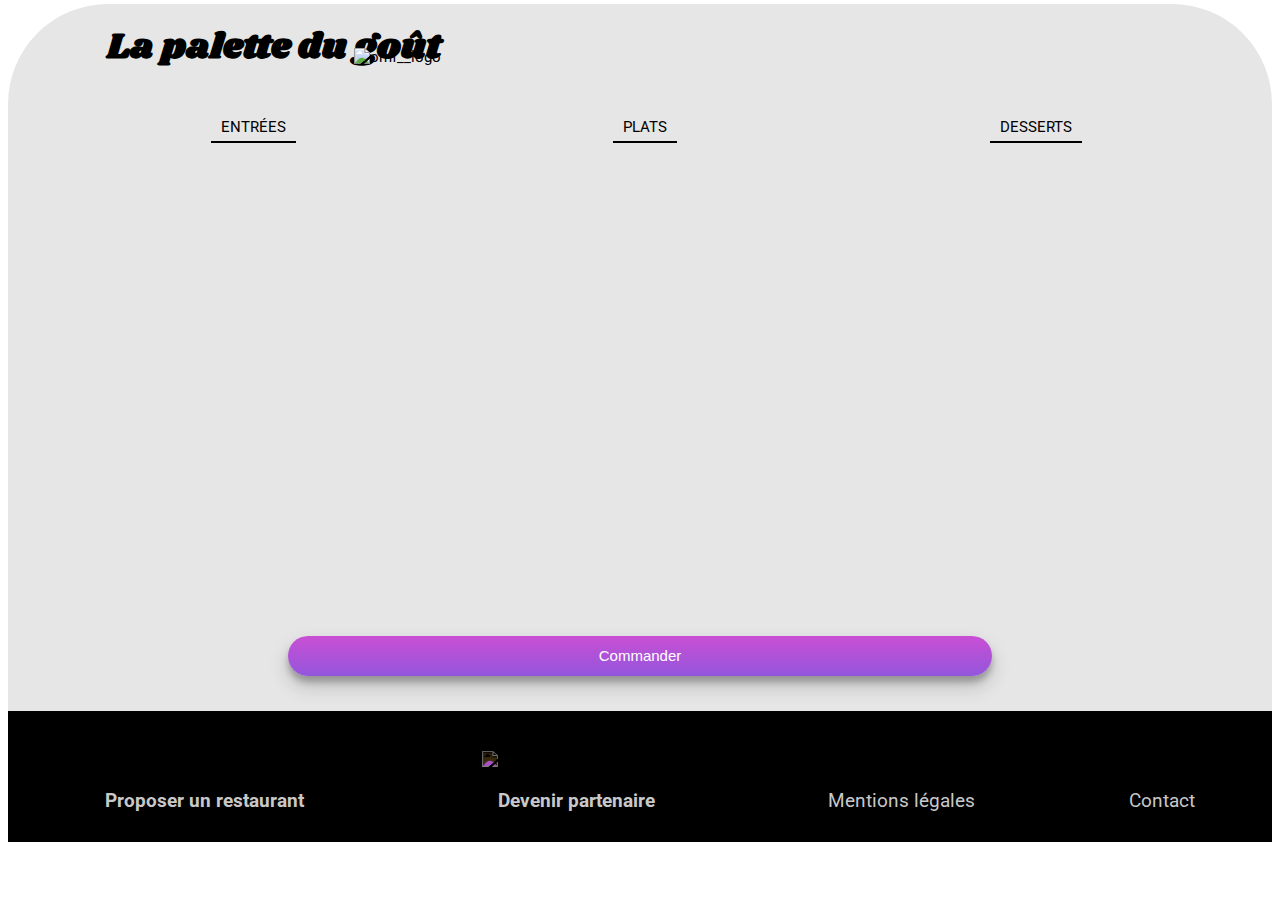
==== commit e405656f: "M22" ====
--- a/1_la-palette-du-gout.html
+++ b/1_la-palette-du-gout.html
@@ -21,8 +21,8 @@
                 
                 <div class="omf__head--menu">
                     <div class="omf__header--return">
-                        <a href="index.html"><i class="fas fa-arrow-left"></i></a>
-                        <a href="index.html"><i class="fas fa-home"></i></a>
+                        <div class="omf__head--arrow"><a href="index.html"><i class="fas fa-arrow-left"></i></a></div>
+                        <div class="omf__head--home"><a href="index.html"><i class="fas fa-home"></i></a></div>
                     </div>
                     <div class="omf__logo omf__logo--menu">
                         <img src="images/logo/ohmyfood.png" alt="omf__logo" class="omf__imglog--contain">
@@ -61,49 +61,47 @@
                         <div class="omf__partie--underline"></div>
                     </div>
 
-                    <div class="omf__item omf__item--tps1">
-
-                         <div class="omf__item--description">
-                            <div class="omf__item--titre">Fricassée d'escargot</div>
-                            <div class="omf__item--infos">Au piment d'Espelette</div>
-                        </div>
-                        <div class="omf__item--prival">
-                            <div class="omf__item--prix">25€</div>
-                            <div class="omf__item--validation">
-                                <i class="fas fa-check-circle"></i>
-                            </div>
-                        </div>
-                    </div>
-
-                    <div class="omf__item omf__item--tps2">
-    
-                        <div class="omf__item--description">
-                            <div class="omf__item--titre">Foie gras de canard mi-cuit</div>
-                            <div class="omf__item--infos">Et ses copeaux de truffe noire</div>
-                        </div>
-                        <div class="omf__item--prival">
-                            <div class="omf__item--prix">35€</div>
-                            <div class="omf__item--validation">
-                                <i class="fas fa-check-circle"></i>
-                            </div>
-                        </div>
-                    </div>
-    
-                    <div class="omf__item omf__item--tps3">
-                        <div class="omf__item--description">
-                            <div class="omf__item--titre">Oeuf au plat</div>
-                            <div class="omf__item--infos">Assaisonné à la truffe sur lit de caviar</div>
-                        </div>
-                        <div class="omf__item--prival">
-                            <div class="omf__item--prix">20€</div>
-                            <div class="omf__item--validation">
-                                <i class="fas fa-check-circle"></i>
-                            </div>
-                        </div>
-                    </div>
-                </div>
-
-
+                    <div class="omf__carte">
+                        <div class="omf__item omf__item--tps1">
+                            <div class="omf__item--description">
+                                <div class="omf__item--titre">Fricassée d'escargot</div>
+                                <div class="omf__item--infos">Au piment d'Espelette</div>
+                            </div>
+                            <div class="omf__item--prival">
+                                <div class="omf__item--prix">25€</div>
+                                <div class="omf__item--validation">
+                                    <i class="fas fa-check-circle"></i>
+                                </div>
+                            </div>
+                        </div>
+
+                        <div class="omf__item omf__item--tps2">
+                            <div class="omf__item--description">
+                                <div class="omf__item--titre">Foie gras de canard mi-cuit</div>
+                                <div class="omf__item--infos">Et ses copeaux de truffe noire</div>
+                            </div>
+                            <div class="omf__item--prival">
+                                <div class="omf__item--prix">35€</div>
+                                <div class="omf__item--validation">
+                                    <i class="fas fa-check-circle"></i>
+                                </div>
+                            </div>
+                        </div>
+
+                        <div class="omf__item omf__item--tps3">
+                            <div class="omf__item--description">
+                                <div class="omf__item--titre">Oeuf au plat</div>
+                                <div class="omf__item--infos">Assaisonné à la truffe sur lit de caviar</div>
+                            </div>
+                            <div class="omf__item--prival">
+                                <div class="omf__item--prix">20€</div>
+                                <div class="omf__item--validation">
+                                    <i class="fas fa-check-circle"></i>
+                                </div>
+                            </div>
+                        </div>
+                    </div>
+                </div>
                 
                 
                 <div class="omf__partie ">
@@ -112,51 +110,47 @@
                         <div class="omf__partie--titre">PLATS</div>
                         <div class="omf__partie--underline"></div>
                     </div>
-                    
-                    <div class="omf__item omf__item--tps1">
-    
-                        <div class="omf__item--description">
-                            <div class="omf__item--titre">Filet de boeuf aux herbes</div>
-                            <div class="omf__item--infos">Accompagné de sa ribambelle de légumes</div>
-                        </div>
-                        <div class="omf__item--prival">
-                            <div class="omf__item--prix">40€</div>
-                            <div class="omf__item--validation">
-                                <i class="fas fa-check-circle"></i>
-                            </div>
-                        </div>
-                    </div>
-    
-                    <div class="omf__item omf__item--tps2">
-    
-                        <div class="omf__item--description">
-                            <div class="omf__item--titre">Parmentier de queue de boeuf</div>
-                            <div class="omf__item--infos">À la truffe noire sur sa purée de panais</div>
-                        </div>
-                        <div class="omf__item--prival">
-                            <div class="omf__item--prix">35€</div>
-                            <div class="omf__item--validation">
-                                <i class="fas fa-check-circle"></i>
-                            </div>
-                        </div>
-                    </div>
-    
-                    <div class="omf__item omf__item--tps3">
-    
-                        <div class="omf__item--description">
-                            <div class="omf__item--titre">Filet de turbot</div>
-                            <div class="omf__item--infos">Aux agrumes</div>
-                        </div>
-                        <div class="omf__item--prival">
-                            <div class="omf__item--prix">44€</div>
-                            <div class="omf__item--validation">
-                                <i class="fas fa-check-circle"></i>
-                            </div>
-                        </div>
-                    </div>
-                </div>
-
-                
+                    <div class="omf__carte">
+                        <div class="omf__item omf__item--tps1">
+                            <div class="omf__item--description">
+                                <div class="omf__item--titre">Filet de boeuf aux herbes</div>
+                                <div class="omf__item--infos">Accompagné de sa ribambelle de légumes</div>
+                            </div>
+                            <div class="omf__item--prival">
+                                <div class="omf__item--prix">40€</div>
+                                <div class="omf__item--validation">
+                                    <i class="fas fa-check-circle"></i>
+                                </div>
+                            </div>
+                        </div>
+        
+                        <div class="omf__item omf__item--tps2">
+                            <div class="omf__item--description">
+                                <div class="omf__item--titre">Parmentier de queue de boeuf</div>
+                                <div class="omf__item--infos">À la truffe noire sur sa purée de panais</div>
+                            </div>
+                            <div class="omf__item--prival">
+                                <div class="omf__item--prix">35€</div>
+                                <div class="omf__item--validation">
+                                    <i class="fas fa-check-circle"></i>
+                                </div>
+                            </div>
+                        </div>
+        
+                        <div class="omf__item omf__item--tps3">
+                            <div class="omf__item--description">
+                                <div class="omf__item--titre">Filet de turbot</div>
+                                <div class="omf__item--infos">Aux agrumes</div>
+                            </div>
+                            <div class="omf__item--prival">
+                                <div class="omf__item--prix">44€</div>
+                                <div class="omf__item--validation">
+                                    <i class="fas fa-check-circle"></i>
+                                </div>
+                            </div>
+                        </div>
+                    </div>
+                </div>
                 
                 
                 <div class="omf__partie omf__partie--dessert">
@@ -165,50 +159,50 @@
                         <div class="omf__partie--titre omf__partie--titre--dessert">DESSERTS</div>
                         <div class="omf__partie--underline"></div>
                     </div>
+                    <div class="omf__carte omf__carte--dessert">
+
+                        <div class="omf__item omf__item--tps1 omf__item--dessert">
+                            <div class="omf__item--description">
+                                <div class="omf__item--titre">Paris-Brest</div>
+                                <div class="omf__item--infos">Revisité</div>
+                            </div>
+                            <div class="omf__item--prival">
+                                <div class="omf__item--prix">18€</div>
+                                <div class="omf__item--validation">
+                                    <i class="fas fa-check-circle"></i>
+                                </div>
+                            </div>
+                        </div>
+        
+                        <div class="omf__item omf__item--tps2 omf__item--dessert">
+                            <div class="omf__item--description">
+                                <div class="omf__item--titre">Macaron au chocolat d'exception</div>
+                                <div class="omf__item--infos">Et glace à la vanille de Madagascar</div>
+                            </div>
+                            <div class="omf__item--prival">
+                                <div class="omf__item--prix"> 22€</div>
+                                <div class="omf__item--validation">
+                                    <i class="fas fa-check-circle"></i>
+                                </div>
+                            </div>
+                        </div>
+        
+                        <div class="omf__item omf__item--tps3 omf__item--dessert">
+                            <div class="omf__item--description">
+                                <div class="omf__item--titre"> Mousse au chocolat </div>
+                                <div class="omf__item--infos">Au piment d'Espelette et à la truffe noire</div>
+                            </div>
+                            <div class="omf__item--prival">
+                                <div class="omf__item--prix">23€</div>
+                                <div class="omf__item--validation">
+                                    <i class="fas fa-check-circle"></i>
+                                </div>
+                            </div>
+                        </div>
+                    </div>
                     
-                    <div class="omf__item omf__item--tps1">
-    
-                        <div class="omf__item--description">
-                            <div class="omf__item--titre">Paris-Brest</div>
-                            <div class="omf__item--infos">Revisité</div>
-                        </div>
-                        <div class="omf__item--prival">
-                            <div class="omf__item--prix">18€</div>
-                            <div class="omf__item--validation">
-                                <i class="fas fa-check-circle"></i>
-                            </div>
-                        </div>
-                    </div>
-    
-                    <div class="omf__item omf__item--tps2">
-    
-                        <div class="omf__item--description">
-                            <div class="omf__item--titre">Macaron au chocolat d'exception</div>
-                            <div class="omf__item--infos">Et glace à la vanille de Madagascar</div>
-                        </div>
-                        <div class="omf__item--prival">
-                            <div class="omf__item--prix"> 22€</div>
-                            <div class="omf__item--validation">
-                                <i class="fas fa-check-circle"></i>
-                            </div>
-                        </div>
-                    </div>
-    
-                    <div class="omf__item omf__item--tps3">
-    
-                        <div class="omf__item--description">
-                            <div class="omf__item--titre"> Mousse au chocolat </div>
-                            <div class="omf__item--infos">Au piment d'Espelette et à la truffe noire</div>
-                        </div>
-                        <div class="omf__item--prival">
-                            <div class="omf__item--prix">23€</div>
-                            <div class="omf__item--validation">
-                                <i class="fas fa-check-circle"></i>
-                            </div>
-                        </div>
-                    </div>
-                    <button class="omf__btn omf__btn--cmd"> Commander</button>
-                </div>
+                </div>
+                <button class="omf__btn omf__btn--cmd"> Commander</button>
             </div>
     
             
--- a/style.css
+++ b/style.css
@@ -1,8 +1,3 @@
-
-
-/* ----------- iPhone 6+, 7+ and 8+ ----------- */
-
-/* Portrait and Landscape */
 :root{
     
     --search-bar-clr: rgb(200, 200, 200);
@@ -11,19 +6,14 @@
     --hover-back-clr: #e2cfe7;
     --select-back-clr :#99E2D0;
     --select-txt-clr :#054938;
-  }     
-@media only screen 
-  and (min-device-width: 320px) 
-  and (max-device-width: 480px) 
-  {
-    
-    
-        
-body{
+    --degrad :linear-gradient(#d966e4, #9356DC);
+} 
+  body{
     display: flex;
     flex-direction: column;
     max-width:100%;
     font-family:'Roboto', sans-serif;
+    font-size: 15px;
 }
 .loading_spinner{
     position:fixed;
@@ -33,7 +23,7 @@
     display:flex;
     width:100%;
     height:100%;
-    flex-direction:row ; 
+    flex-direction:row ;
     justify-content: center;
     align-items:center;
     animation: anim-spin 2700ms forwards ease-in-out;
@@ -43,18 +33,17 @@
     z-index: 2;
     opacity:1;
     color: #9356DC;
-    font-size: 6rem;
+    font-size: 4em;
     animation: anim-scale 1500ms infinite ease-in-out;
 }
-  .fa-spinner{ 
+.fa-spinner{ 
     position: absolute;
     z-index: 3;
     color: #e2cfe7;
     opacity:1;
-    font-size: 20rem;
+    font-size: 10em;
     animation: anim-rotate 1300ms infinite linear;
-}
-@keyframes anim-spin {
+}@keyframes anim-spin {
     0% {
       transform: scale(0);
     }
@@ -126,44 +115,50 @@
     justify-content: center;
     align-items: center;
     width:100%; 
-    padding:20px 0px;
-    margin-bottom: 20px;
+    padding:0px 0px;
+    margin: 40px 0px 20px 0px;
 }
 .omf__logo--menu{
     position:relative;
     z-index: 3;
     
 }
+.omf__imglog--contain{
+    width: 50%;
+    object-fit:cover;
+}
 .omf__head--search{
     background-color : var(--search-bar-clr);
     display:flex;
     flex-direction:row;
     justify-content: center;
-    align-content: center;
-    align-items: center;
+    font-size: 1em;
     width: 100%;
-    height:100px;
+    padding:10px 0px 10px 0px;
 }
 .omf__head--pointeur {
     display:flex; 
     flex-direction:row; 
     justify-content: flex-end;
     align-items: center;
-    font-size: 2.4rem;
-    width: 200px;
-    padding:0px 0px;
-    margin:0px;
+    font-size: 3em;
+    width: 20%;
+    padding:0px 0px 0px 10px;
+    margin: 0px 0px 0px 20px;
 }
 .omf__head__btn{
     display:none
 }
 input {
-    width: 75%;
-    font-size: 2.4rem;
+    display: flex;
+    flex-direction: row;
+    justify-content: flex-start;
+    width:70%;
+    font-size: 3em;
     border: none;
     background-color : var(--search-bar-clr);
-    padding:0px 20px;
-    margin: 0px 20px;
+    padding:0em 0em 0em 0em;
+    margin: 0em 0em 0em 1em;
 
 }
 ::placeholder {
@@ -172,40 +167,49 @@
     
 }
 .omf__head--text1{
-    font-size: 4rem;
-    font-weight: bold;
+    font-size:4.5em;
+    font-weight:bold;
     height:min-content;
     text-align: center;
-    margin: 50px 20px 20px 20px;
-    padding: 0px 50px;
+    margin: 1em 0em 0em 0em;
+    padding: 0em 2.0em 0em 2.0em;
 }
 .omf__head--text2{
-    font-size: 2.4rem;
+    font-size: 3em;
     text-align: center;
-    margin: 20px;
-    padding: 0px 20px 40px 20px;
+    margin: 1em 0em 0em 0em;
+    padding: 0em 1.5em 0em 1.5em;
 }
 .omf__btn{
-    font-size: 2rem;
-    background: linear-gradient(0deg, var(--butt-back-clr),#c94fd4);
+    
+    background: linear-gradient(#d966e4, #9356DC);
     color: #FFF;
-    border-radius: 100px;
+    align-self: center;
     width:max-content;
-    height:100px;
-    margin: 20px 20px 100px 20px;
-    padding: 0px 60px 0px 50px;
     transition: all 300ms ease-in-out;
     box-shadow: 0 10px 20px rgba(0,0,0,0.19), 0 6px 6px rgba(0,0,0,0.23);
-
+    border:none;
+    
+}
+.omf__btn--head, .omf__btn--cmd{
+    font-size: 2.5em;
+    height:3em;
+    border-radius:5em;
+}
+.omf__btn--head{
+    /* font-size: 2em; */
+    margin: 2em 0em 4em 0em;
+    padding: 0em 2em 0em 2em;
 }
 .omf__btn--cmd{
-    align-self: center;
-    margin: 60px 20px 80px 20px;
-    padding: 0px 80px 0px 80px;
-}
-/* button:active{
-    transform: scale(1.1);
-} */
+    /* font-size: 2em; */
+    margin: 3em 0em 4em 0em;
+    padding: 0em 4em 0em 4em;
+}
+button:hover{
+    background-color: var(--hover-back-clr);
+    box-shadow: 0 19px 38px rgba(0,0,0,0.30), 0 15px 12px rgba(0,0,0,0.22);
+}
 
 
 .omf__nav{
@@ -215,39 +219,37 @@
     align-content:flex-start;
     align-items:flex-start;
     max-width: 100%;
-    margin: 40px 0px 40px 0px;
-    padding: 0px 0px 0px 0px;
+    margin: 1em 0em 1em 0em;
+    padding: 0em 0em 0em 0em;
 }
 .omf__nav--fonctionnement{
     max-width:100%;
-    margin: 0px 0px 20px 0px;
-    padding: 0px 0px 0px 40px;
-    font-size: 2.5rem;
+    margin: 0px 0px 0px 0px;
+    padding: 0px 0px 0px 30px;
+    font-size: 2.5em;
 }
 .omf__nav--box{
     display:flex;
     flex-flow:row wrap;
-    align-items:baseline;
+    align-items:center;
     min-width:100%;
-    margin: 0px 0px 70px 0px;
-    padding: 0px 0px 0px 20px;
+    margin: 0em 0em 3em 0em;
+    padding: 0em 0em 0em 1.5em;
 }
 .omf__nav--num {
     position:relative;
-    left:30px;
+    left: 1em;
     z-index: 1;
     display:flex; 
     flex-direction:row; 
     justify-content: center;
     align-items: center;
-    font-size: 2.1rem;
-    width:70px;
-    height:70px;
+    font-size: 2.4em;
+    width:2em;
+    height:2em;
     background-color: var(--butt-back-clr);
-    border-radius: 35px;
+    border-radius: 3em;
     color:#FFF;
-
-
 }
 .omf__nav--etiq {
     position: relative;
@@ -255,14 +257,14 @@
     display:flex; 
     flex-direction:row; 
     justify-content: flex-start;
-    align-items: center;
     background-color: var(--header-back-clr);
     width:80%;
-    border-radius: 45px;
-    padding: 40px 20px;
+    border-radius: 2em;
+    padding: 2em 0em;
     height:auto;
     color: grey;
     box-shadow: 0 10px 20px rgba(0,0,0,0.19), 0 6px 6px rgba(0,0,0,0.23);
+    transition: all 300ms ease-in-out;
 
 }
 .omf__nav--box:hover .omf__nav--etiq{
@@ -274,10 +276,8 @@
     flex-direction:row; 
     justify-content: center;
     align-items: center;
-    font-size: 2.2rem;
-    width:60px;
-    height:60px;
-    margin: 0px 40px 0px 40px;
+    font-size: 4em;
+    margin: 0em 1em 0em 1.5em;
     color: grey;
 }
 .omf__nav--box:hover .omf__nav--picto{
@@ -288,59 +288,61 @@
     flex-direction:row; 
     justify-content: center;
     align-items: center;
-    font-size: 2.2rem;
+    font-size:2.3em;
+    font-weight: bold;
     color:#000;
 }
-
-
-
-
-
 section{
     position: relative;
     z-index: 2;
-    margin: 0px 0px 0px 0px;
+    margin:0px 0px -30px 0px;
 }
 .omf__sect{
     display:flex;
     flex-flow:column wrap;
     justify-content:flex-start;
-    align-content:flex-start;
-    align-items:flex-start;
     max-width: 100%;
     background-color: var(--header-back-clr);
-    padding: 0px 40px 100px 40px;
+    padding: 0px 30px 100px 30px;
 }
 
 .omf__sect--restaurants{
-    font-size: 2.5rem;
-    padding: 40px 0px 0px 40px;
-    margin-bottom: 0px;
+    font-size: 2.5em;
+    padding: 2em 0em 0em 0em;
+    max-width:100%;
+
+   
 }
 .omf__sect--restos{
-    padding: 0px 0px 20px 0px;
-    margin-bottom: 20px;
+    width: 100%;
+    height: auto;
+    box-shadow: 0 10px 20px rgba(0,0,0,0.19), 0 6px 6px rgba(0,0,0,0.23);
+    border-radius: 2em;
+    margin: 0em 0em 3em 0em;
+    overflow: hidden;
    
 }
 
-.omf__sect--img{ 
-    padding: 0px 0px ; 
-    margin-bottom: -2px;
+.omf__sect--img{
+    display: flex;
+    flex-direction: column;
+    width: 100%;
+    margin: 0em 0em 0em 0em;
+    padding: 0em 0em 0em 0em;
     
 }
 .omf__sect--nouveau{
     position:relative;
+    z-index: 2;
     width: min-content;
     background-color: var(--select-back-clr ) ;
     color : var(--select-txt-clr );
-    font-size: 1.8rem;
+    font-size: 2em;
     font-weight: bold;
-    border-radius: 5px;
-    padding: 5px 15px 5px 15px;
-    z-index: 2;
-    top:80px;
-    Left: 75%;
-    margin-top: -50px;
+    border-radius: .2em;
+    padding: 0.3em 1em 0.3em 1em;
+    margin:0% 0% -8% 75%;
+    top:1em;
 }
 a {
     text-decoration: none;
@@ -353,8 +355,7 @@
     height:500px;
     object-fit:cover;
     object-position: 50% 62%;
-    border-top-left-radius: 40px;
-    border-top-right-radius: 40px;
+   
 }
 .omf__sect--infos{
     display:flex;
@@ -363,27 +364,24 @@
     align-content:flex-start;
     align-items:baseline;
     max-width: 100%;
-    height:200px;
+    height:auto;
     background-color: #FFF;
-    border-bottom-left-radius: 40px;
-    border-bottom-right-radius: 40px;
 }
 .omf__sect--description{
     display:flex;
     flex-flow:column wrap;
     width: 80%;
-    padding: 30px 0px 10px 40px;
+    padding: 2em 0em 2em 2em;
     flex:1;
 }
 .omf__sect--nom{
-    font-size: 3rem;
+    font-size: 3em;
     font-weight:bold;
 }
 .omf__sect--lieu{
-    font-size: 2.5rem;
-    padding: 10px 0px 0px 0px;
-}
-
+    font-size: 2.4em;
+    padding: .5em 0em 0em 0em;
+}
 .omf__sect--picto{
     position:relative;
     z-index: 2;
@@ -393,30 +391,32 @@
     flex-direction:row ; 
     justify-content: center;
     align-items:center; 
-    width: 50px;
+    width: 2em;
     height:auto;
-    margin: 0px 40px 0px 0px;
-  
+    margin: 0em 2em 0em 0em;
+}
+.omf__picto--solid, .omf__picto--regular{
+    position: absolute;
+    font-size: 3.5em;
+    transition: all 500ms ease-in-out;
+    padding-right: 2em;
 }
 .omf__picto--solid{
-    position: absolute;
     z-index: 4;
-    font-size: 3rem;
-    color:var(--butt-back-clr);
+    /* color: linear-gradient(#d966e4, #9356DC);  */
+    color:#9356DC;
     opacity:0;
-    transition: all 500ms ease-in-out;
-    
+    border: none;
+    overflow: hidden;
 }
 .omf__picto--regular{
-    position: absolute;
     z-index: 3;
-    font-size: 3rem;
     color: rgb(160, 160, 160) ;
     opacity:1;
-    transition: all 500ms ease-in-out;
 }
 .omf__sect--picto:hover .omf__picto--regular{
     opacity: 0;
+
     
 }
 .omf__sect--picto:hover .omf__picto--solid{
@@ -427,94 +427,80 @@
     position:relative;
     z-index: 2;
 }
-
-
-
-
 .omf__footer{
-   
     display:flex;
     flex-flow:column wrap;
     justify-content:flex-start;
     align-content:flex-start;
     align-items:flex-start;
     width: 100%;
-    padding-top: 20px;
-    padding-bottom: 50px; 
+    padding-top:1em;
+    padding-bottom: 2em; 
     background-color: #000;
     color:#FFF;
 }
 .omf__imglog--contain1{
-    padding: 40px 0px 40px 40px;
+    width: 100%;
+    padding: 2em 0em 2em 2em;
     filter: invert(1);
 }
+    
 .omf_footer--picto{
     color:var(--search-bar-clr);
-    font-size: 1.8rem;
+    font-size: 1.5em;
     width: min-content;
     height:min-content;
-    padding: 0px 0px 0px 0px;
+    
 
 }
 .omf__footer--propose {
-    font-size: 2rem;
     display:flex;
     flex-flow:row wrap;
-    justify-content:baseline;
+    justify-content:center;
     align-items: center;
-    padding: 0px 40px 20px 40px;
+    padding: 0em 0em .8em 2em;
 }
 .omf__footer--partener{
-    font-size: 2rem;
     display:flex;
     flex-flow:row wrap;
-    justify-content:baseline;
+    justify-content:center;
     align-items: center;
-    padding: 0px 40px 20px 40px;
+    padding: 0em 0em .8em 2em;
+}
+.omf_footer--text1, .omf_footer--text{
+    color:var(--search-bar-clr);
+    font-size: 2em;
 }
 .omf_footer--text1 {
-    color:var(--search-bar-clr);
-    font-size: 1.8rem;
     font-weight: bold;
-    padding: 0px 20px 0px 20px;
-}
-.omf_footer--text {
-    color:var(--search-bar-clr);
-    font-size: 1.8rem;
-    padding: 0px 20px 30px 40px;}
-
-/*------------------------------------------------------------------------------------------------------ 
----------------------------------------------MENU----------------------------------------------------
--------------------------------------------------------------------------------------------------------- */
-
-
+    padding: 0em 0em 0em 1em;
+    
+}
+.omf_footer--text{
+    padding: 0em 0em .8em 2em;
+}
+/*°°°°°°°°°°°°°°°°°°MENU MOBILE°°°°°°°°°°°°°°°°°°°°°°°*/
 .omf__head--menu{
-    /* position: absolute;
-    z-index: 2; */
     display:flex;
     flex-direction:row;
     justify-content: flex-start;
-
+    align-items: center;
     width: 100%;
     height: auto;
-    background: rgb(177, 21, 21);
+    background: white;
 }
 .omf__header--return{
-    /* position:relative;
-    z-index: 4; */
-    font-size: 3rem;
-    margin: 0px 0px 0px 40px;
-    padding-top: 10px;
-}
-.fa-home{
-    display:none
+    font-size: 3em;
+    margin: 0em 0em 0em 1em;
+    padding-top: .5em;
+}
+.omf__head--home{
+    display: none;
 }
 
 .omf__img--contain{
-    /* position:relative;
-    z-index: 1; */
     width:100%;
-    height:700px;
+    height:600px;
     object-fit:cover;
     object-position: 50% 40%;
 }
@@ -527,13 +513,10 @@
     width:auto;
     height: auto;
     background: var(--header-back-clr);
-    border-top-left-radius:70px;
-    border-top-right-radius:70px;
-    padding:  0px 40px 0px 40px;
-    margin: 0px 0px -100px 0px;
-    
-
-    
+    border-top-left-radius:100px;
+    border-top-right-radius:100px;
+    padding:  0em 3em 0em 3em;
+    margin: 0em 0em -5em 0em;
 }
 .omf__entete--menu{
     display:flex;
@@ -546,16 +529,16 @@
  .omf__entete--nom{
     width: 100%;
     font-family:'Shrikhand', sans-serif;
-    font-size: 2.4rem;
+    font-size:3em;
 }
 .omf__sect--picto1{
     display:flex;
     flex-direction:row;
-    width: 100px;
-    height: 100px;
+    width: 3em;
+    height: 3em;
     justify-content:center;
     align-items:center;
-    padding-right: 40px;
+    padding-right: 3em;
     
 }
 .omf__sect--picto1:hover .omf__picto--regular{
@@ -572,42 +555,24 @@
     width:100%;
     max-width:100%;
     height:auto;
-    font-size:2rem;
 }
 .omf__partie--type{
-    padding-top: 60px;
+    padding-top: 1em;
     position: relative;
     z-index: 3;
 }
 .omf__partie--titre{
-    font-size:2.4rem;
-    padding: 5px 0px;
+    font-size:3em;
+    padding: 0em 0em;
 
 }
 .omf__partie--underline{
-    width:100px;
-    height:7px;
-    margin: 5px 0px;
+    width:8em;
+    height:.5em;
+    margin: .5em 0em;
     background-color: var(--select-back-clr);
 }
 
-.omf__item{
-    display:flex;
-    flex-flow: row nowrap;
-    justify-content:space-between;
-    width:100%;
-    height:auto;
-    margin:20px 0px 20px 0px;
-    background :#FFF;
-    box-shadow: 0 19px 38px rgba(0,0,0,0.30), 0 15px 12px rgba(0,0,0,0.22);
-    border-radius: 40px;
-    overflow:hidden;
-    position: relative;
-    animation: omf__item 1.2s ease-in-out;
-    animation-delay: 2800ms;
-   
-    
-}
 @keyframes omf__item--tps1 {
    20%{
         opacity: 0.5;
@@ -669,7 +634,6 @@
     transform: translateY(30px);
     animation: omf__item--tps3 700ms forwards ease-in-out;
     animation-delay: 2400ms;
-   
 }
 .omf__item--tps4{
     width:100%;
@@ -677,729 +641,597 @@
     transform: translateY(40px);
     animation: omf__item--tps4 800ms forwards ease-in-out;
     animation-delay: 2600ms;
-    
-}
-
+}
+.omf__item{
+    display:flex;
+    flex-flow: row nowrap;
+    width:100%;
+    height:auto;
+    margin:1.2em 0em 3em 0em;
+    background :#FFF;
+    box-shadow: 0 19px 38px rgba(0,0,0,0.30), 0 15px 12px rgba(0,0,0,0.22);
+    border-radius: 2em;
+    overflow:hidden;
+   
+    
+}
 .omf__item--description{
     display:flex;
     flex-flow:column wrap;
-    justify-self:flex-start;
     width:100%;
     overflow:hidden;
+    position: relative;
+    z-index: 1;
+   
+
 }
 .omf__item--titre{
-    font-size: 2.4rem;
+    font-size: 3em;
     font-weight: bold;
     padding: 20px 0px 10px 20px;
-    width:100%;
-    overflow:hidden;
-    text-overflow:ellipsis;
-    white-space: nowrap; 
-
-}
-.omf__item--infos{
-    font-size: 2.4rem;
-    padding: 0px 0px 20px 20px;
-    width: 100%;
     overflow:hidden;
     text-overflow:ellipsis;
     white-space: nowrap;
 }
+.omf__item--infos{
+    width:100%;
+    font-size: 2em;
+    padding: 0px 0px 20px 20px;
+    overflow:hidden;
+    text-overflow:ellipsis;
+    white-space: nowrap;
+    
+
+}
 .omf__item--prival{
     display:flex;
     flex-direction: row;
     justify-self: flex-start;
     transition: all 500ms ease-in-out;
-    width:min-content;
+    width:140px;
     position: relative;
-    left: 140px;
-
-
+   
 }
 .omf__item--prix{
     display:flex;
-    justify-content: center;
+    justify-content: flex-end;
     align-items:flex-start;
     align-self: flex-end; 
-    font-size: 2.5rem;
+    font-size:3em;
     font-weight: bold;
-    width: min-content;
+    width: 100%;
     height: auto;
-    margin: 0px 25px 20px 0px;
+    margin: 0px 35px 20px 30px;
+    
 
 }
 .omf__item--validation{
     display:flex;
     justify-content: center;
     align-items:center;
-    width: 140px;
+    width:100%;
     height:auto;
-    background-color: var(--select-back-clr);
+    background-color: var(--select-back-clr); 
+    padding: 0px 40px 0px 40px;
 }
 .fa-check-circle{
-    font-size:3rem;
+    font-size:3em;
     background-color: var(--select-back-clr);
     color:white;
-    transform: rotate;
     transition: all 500ms ease-in-out;
 }
 .omf__item:active .omf__item--prival{
-    transform: translateX(-140px);
+    transform: translateX(-125px);
 
 }
 .omf__item:active .fa-check-circle{
      transform: rotate(360deg) 
-}
-}
-
-
-
-/* °°°°°°°°°°°°°°°°°°°°°°°°°°°°°°°°°°°°°°°°ACCUEIL TABLETTE °°°°°°°°°°°°°°°°°°°°°°°°°°°°°°°°°°°°°°°°°°°°°°°*/
-@media only screen 
-  and (min-device-width: 481px) 
-  and (max-device-width: 1024px) 
-  {
-
-    body{
-    display:flex;
-    flex-direction: column;
-    font-family:'Roboto', sans-serif;
-}
-.loading_spinner{
-    display:none
-}
-.content__acceuil{
-    display:flex;
-    flex-direction: column;
-    width: 100%;
-    
-}
-.omf__head{
-    display:flex;
-    flex-direction: column;
-    width: 100%;
-    
-}.omf__logo--accueil{
-    display:flex;
-    flex-direction: row;
-    justify-content: center;
-    width: 100%;
-    background-color: var(--search-bar-clr);
-}
-.omf__imglog--contain{
-    font-size: rem;
-    padding: 40px 0px;
-}
-
-.omf__head--back{
-    display:flex;
-    flex-flow: row wrap;
-    max-width: 100%;
-    justify-content: center;
-    align-items: baseline;
-    margin-top: 20px;
-}
-.omf__head--text1{
-    width:100%;
-    font-size: 3rem;
-    font-weight: bold;
-    text-align: center;
-}
-.omf__head--text2{
-    width:100%;
-    font-size: 2rem;
-    font-weight:normal;
-    text-align: center;
-    margin-top: 2rem;
-}
-.omf__head--search{
-    display: flex;
-    flex-direction: row;
-    flex-wrap: wrap;
-    justify-content:flex-start;
-    align-items: baseline;
-    order: 2;
-    width:60%;
-    margin-top: 2rem;
+}   
+  
+/* °°°°°°°°°°°°°°°°°°°°°°°°°°°°°°°°°°°°°°°°°°°°°°°°°°°°°°°°°°°°°°°°°°°°°°°°°°°°°°°°°°°°°°°°°°°°°°°°°°°°°°°°
+ACCUEIL DESKTOP }
+°°°°°°°°°°°°°°°°°°°°°°°°°°°°°°°°°°°°°°°°°°°°°°°°°°°°°°°°°°°°°°°°°°°°°°°°°°°°°°°°°°°°°°°°°°°°°°°°°°°°°°°°°°*/
+
+@media only screen and (min-device-width:768px){ 
+    /* body{
+       background-color: royalblue;
+    } */
+    .omf__imglog--contain{
+        width: 50%;
+        padding: 0px 0px;
+    }
+    .omf__head--text1{
+        font-size: 40px;      
+    }
+    .omf__head--text2{
+        font-size: 30px;
+        
+    }
+    .omf__head--pointeur{
+        font-size: 30px;
+    }
+    input{
+        font-size: 30px;
+    }
+    .omf__btn--head{
+        font-size: 20px;
+        margin: 20px 0 40px 0;
+
+        
+    }
+    .omf__nav{
+        display:grid;
+        grid-template-columns:  20% 80%;
+        grid-template-rows: 33% 33% 33%;
+        padding: 30px 0 0 0;
+        
+    }.omf__nav--fonctionnement{
+        display:flex;
+        font-size:30px;
+        writing-mode:vertical-lr;
+        text-orientation: sideways;
+        /* justify-content: center; */
+        padding: 0 0 0 20px  ;
+        /* align-items: center; */
+        grid-column-start: 1;
+        grid-column-end: 2;
+        grid-row-start: 1;
+        grid-row-end: 4;
+    }h2{
+        margin-right: 0;
+        margin-left: 20px;
+    }
+    .omf__nav--box1 {
+        grid-column-start: 2;
+        grid-column-end: 3;
+        grid-row-start: 1;
+        grid-row-end: 2;
+    }
+    .omf__nav--box2 {
+        grid-column-start: 2;
+        grid-column-end: 3;
+        grid-row-start: 2;
+        grid-row-end: 3;
+    }
+    .omf__nav--box3 {
+        grid-column-start: 2;
+        grid-column-end: 3;
+        grid-row-start: 3;
+        grid-row-end: 4;
+    }.omf__nav--etiq{
+        /* font-size: 15px; */
+        width:520px;
+        padding: 10px 0;
+      
+    }.omf__nav--text{
+        font-size: 25px;
+        padding: 0px 10px 0px 0px;
+    
+    }.omf__sect{
+        display:grid;
+        grid-template-columns: 10% 40% 40%;
+        grid-template-rows: 50% 50% ;
+        max-width: 100%;
+        padding: 0px 0px 100px 0px;
+    }.omf__sect--restaurants{
+        display:flex;
+        font-size:30px;
+        writing-mode:vertical-lr;
+        text-orientation: sideways;
+        justify-content: flex-start;
+        padding: 40px 0 0 20px ;
+        /* align-items: center; */
+        grid-column-start: 1;
+        grid-column-end: 2;
+        grid-row-start: 1;
+        grid-row-end: 3;
+    }
+    .omf__sect--restos{
+        width: 95%;
+        height:min-content;
+        margin: 30px 30px 30px 30px;
+        /* overflow: hidden; */
+        box-shadow: 0 19px 38px rgba(0,0,0,0.30), 0 15px 12px rgba(0,0,0,0.22);
+        border-radius: 30px;
+  
+    }
+    .omf__sect--nouveau{
+        font-size: 20px;
+        right: 10%;
+        padding: 5px 10px 5px 10px;
+        margin-top: -10px;
+       
+
+    }
+    .omf__img--contain1{
+        /* position:relative; */
+        z-index: 1;
+        width:100%;
+        height:300px;
+        object-fit:cover;
+        object-position: 50% 55%;
+      
+    }
+    
+    .omf__sect--nom{
+        font-size: 30px;
+       
+    } 
+    .omf__sect--lieu{
+        font-size: 20px;
+       
+    } 
+    
+    .omf__sect--picto{
+         width: 20px;
+       
+    }
+    .omf__picto--solid, .omf__picto--regular{
+        font-size: 30px;
+        transition: all 500ms ease-in-out;
+        width:auto;
+        height:auto;
+        padding: 0 10px 0 10px;
+    }
+    .omf__picto--solid{
+        z-index: 4;
+        color:var(--butt-back-clr);
+        opacity:0;
+    }
+    .omf__picto--regular{
+        z-index: 3;
+        color: rgb(160, 160, 160) ;
+        opacity:1;
+    }
+    .omf__sect--picto:hover .omf__picto--regular{
+        opacity: 0;
+        
+    }
+    .omf__sect--picto:hover .omf__picto--solid{
+        opacity: 1;
+        
+    }
+    .omf__footer{
+        display:flex;
+        flex-flow:row wrap;
+        justify-content:space-around;
+        width: 100%;
+        padding-top: 20px;
+        padding-bottom: 20px; 
+        background-color: #000;
+        color:#FFF;
+    }
+    .omf__logo--footer{
+        display:flex;
+        flex-direction: row;
+        justify-content: space-around;
+        align-items: center;
+        width:100%;
+    }
+    
+    .omf__imglog--contain1{
+        width:25%;
+        height:auto;
+        padding: 20px 0px 20px 0px;
+        filter: invert(1);
+    }
+    .omf_footer--picto{
+        color:var(--search-bar-clr);
+        font-size: 1.5rem;
+        width: min-content;
+        height:min-content;
+        padding: 0px 0px 0px 0px;
+    
+    }
+    .omf__footer--propose {
+        font-size: 1rem;
+        display:flex;
+        flex-flow:row wrap;
+        align-items: center;
+        padding: 0px 20px 10px 20px;
+    }
+    .omf__footer--partener{
+        font-size: 1rem;
+        display:flex;
+        flex-flow:row wrap;
+        align-items: center;
+        padding: 0px 20px 10px 20px;
+    }
+    .omf_footer--text1 {
+        color:var(--search-bar-clr);
+        font-size: 1.2rem;
+        font-weight: bold;
+        padding: 0px 20px 0px 20px;
+    }
+    .omf_footer--text {
+        color:var(--search-bar-clr);
+        font-size: 1.2rem;
+        padding: 0px 20px 0px 20px;
+    } 
    
-}
-.omf__head__btn{
-    height:auto;
-    font-size: 1.2rem;
-    padding: 10px 20px 5px 20px;
-    margin-right: 20px;
-    text-align:justify;
-    box-shadow: 0 10px 20px rgba(0,0,0,0.19), 0 6px 6px rgba(0,0,0,0.23);
-    border-radius: 15px;
-
-}
-.omf__head--pointeur{
-    display:none;
-
-}
-
-input{
-    height:auto;
-    font-size: 1.5rem;
-    padding: 5px 0px;
-    margin-left: 60px;
-    text-align:center;
-}
-.omf__btn--head{
-    order:4;
-    height:auto;
-    font-size: 1rem;
-    padding:10px 20px;
-    text-align:center;
-    margin-top: 3rem;
-    margin-right: 1rem;
-    box-shadow: 0 10px 20px rgba(0,0,0,0.19), 0 6px 6px rgba(0,0,0,0.23);
-    border-radius: 15px;
-}
-.omf__nav{
-    display:flex;
-    flex-direction: row;
-    flex-wrap: wrap;
-    justify-content: space-around;
-    width: 100%;
-    background-color: var(--hover-back-clr);
-    margin-top: 2rem;
-    padding-bottom: 2rem;
-
-}
-.omf__nav--fonctionnement{
-    width:100%;
-    font-size: 1.5rem;
-    text-align: center;
-    margin-top: -.5rem;
-
-}
-.omf__nav--box {
-    display:flex;
-    flex-direction: column;
-    flex-wrap: wrap;
-    align-items: center;
-    border: 1px solid black;
-    border-radius: 10px;
-    padding:5px 0px 0px 0px;
-}
-.omf__nav--num{
-    display:flex; 
-    flex-direction:row; 
-    justify-content: center;
-    align-items: center;
-    font-size: 1.5rem;
-    font-weight: bold;
-    width:30px;
-    height:30px;
-    border: 1px solid var(--butt-back-clr);
-    color:var(--butt-back-clr);
-    background-color: white;
-    font-weight: bold;
-    border-radius: 20px;
-}
-.omf__nav--etiq{
-    display:flex;
-    flex-direction: row;
-    flex-wrap: wrap;
-    align-items:center;
-    margin-bottom: 1rem;
-  
-}.omf__nav--picto{
-    color:var(--butt-back-clr);
-    font-size: 2rem;
-    padding: 0px 10px;
-}
-.omf__nav--text{
-    font-size: 1.2rem;
-    padding: 0px 10px;
-
-}
-.omf__sect--img{ 
-    width: 280px;
-    height:300px
-}
-
-section{
-    display:flex;
-    flex-flow:row wrap;
-}  
-.omf__sect{
-    display:flex;
-    flex-flow:row wrap;
-    justify-content:space-around;
-    align-content:center;
-    align-items:center;
-    max-width: 100%;
-    background-color: var(--header-back-clr);
-    padding: 0px 40px 0px 40px;
-}
-
-.omf__sect--restaurants{
-    width:100%;
-    font-size: 1.5rem;
-    padding: 20px 0px 0px 0px;
-    margin-bottom: 0px;
-    text-align: center;
-}
-.omf__sect--restos{
-    width: 40%;
-    padding: 0px 0px 0px 0px;
-    margin:20px 20px 60px 20px;
-    box-shadow: 0 19px 38px rgba(0,0,0,0.30), 0 15px 12px rgba(0,0,0,0.22);
-    transform: all 500ms ease-in-out;
-
-}
-.omf__sect--restos:hover{
-    transform: scale(1.2) ;
-}
-.omf__sect--nouveau{
-    text-align: center;
-    position:relative;
-    width: 100%;
-    background-color: var(--select-back-clr ) ;
-    color : var(--select-txt-clr );
-    font-size: 1rem;
-    font-weight: bold;
-    padding: 15px 15px 5px 15px;
-    z-index: 2;
-    width:auto;
-
-}
-.omf__sect--img{
-    width: 100%;
-}
-a {
-    text-decoration: none;
-    color: #000;
-}
-.omf__img--contain1{
-    position:relative;
-    z-index: 1;
-    width:100%;
-    height: 300px;
-    object-fit:cover;
-   
-}
-.omf__sect--infos{
-    position:relative;
-    z-index: 2;
-    display:flex;
-    flex-flow:row wrap;
-    justify-content:flex-start;
-    align-content:flex-start;
-    align-items:baseline;
-    width: 100%;
-    height:80px;
-    background-color: #FFF;
-}
-.omf__sect--description{
-    display:flex;
-    flex-flow:column wrap;
-    width: 100%;
-    height:auto;
-    padding: 10px 0px 30px 20px;
-    flex:1;
-}
-.omf__sect--nom{
-    font-size: 1.5rem;
-    font-weight:bold;
-}
-.omf__sect--lieu{
-    font-size: 1.2rem;
-    padding: 10px 0px 10px 0px;
-}
-
-.omf__sect--picto{
-    position:relative;
-    z-index: 2;
-    top: 0%;
-    left:0%;
-    display:flex;  
-    flex-direction:row ; 
-    justify-content: center;
-    align-items:center; 
-    width: 50px;
-    height:auto;
-    /* margin: 0px 0px 0px 0px; */
-    /* padding: 0px 0px 0px 20px; */
-  
-}
-.omf__picto--solid{
-    position: absolute;
-    z-index: 4;
-    font-size: 2rem;
-    color:var(--butt-back-clr);
-    opacity:0;
-    transition: all 500ms ease-in-out;
-    padding: 0px 20px 0px 0px;
-    
-}
-.omf__picto--regular{
-    position: absolute;
-    z-index: 3;
-    font-size: 2rem;
-    color: rgb(160, 160, 160) ; 
-    opacity:1;
-    transition: all 500ms ease-in-out;
-    margin: 0px 20px 0px 0px;
-}
-.omf__sect--picto:hover .omf__picto--regular{
-    opacity: 0;
-    
-}
-.omf__sect--picto:hover .omf__picto--solid{
-    opacity: 1;
-}
-.omf__footer{
-    display:flex;
-    flex-flow:row wrap;
-    justify-content:space-around;
-    width: 100%;
-    padding-top: 20px;
-    padding-bottom: 20px; 
-    background-color: #000;
-    color:#FFF;
-}
-.omf__logo--footer{
-    display:flex;
-    flex-direction: row;
-    justify-content: space-around;
-    align-items: center;
-    width:100%;
-}
-
-.omf__imglog--contain1{
-    width:25%;
-    height:auto;
-    padding: 20px 0px 20px 0px;
-    filter: invert(1);
-}
-.omf_footer--picto{
-    color:var(--search-bar-clr);
-    font-size: 1.5rem;
-    width: min-content;
-    height:min-content;
-    padding: 0px 0px 0px 0px;
-
-}
-.omf__footer--propose {
-    font-size: 1rem;
-    display:flex;
-    flex-flow:row wrap;
-    align-items: center;
-    padding: 0px 20px 10px 20px;
-}
-.omf__footer--partener{
-    font-size: 1rem;
-    display:flex;
-    flex-flow:row wrap;
-    align-items: center;
-    padding: 0px 20px 10px 20px;
-}
-.omf_footer--text1 {
-    color:var(--search-bar-clr);
-    font-size: 1.2rem;
-    font-weight: bold;
-    padding: 0px 20px 0px 20px;
-}
-.omf_footer--text {
-    color:var(--search-bar-clr);
-    font-size: 1.2rem;
-    padding: 0px 20px 0px 20px;
-}
-
-/* ----menu------------------------------------------------------------------------------------------------- */
-.omf__head--menu{
-    /* position: absolute;
-    z-index: 2; */
-    display:flex;
-    flex-direction:row;
-    justify-content: center;
-    width: 100%;
-    height: auto;
-    background: var(--search-bar-clr);
-}
-.fa-arrow-left{
-    display:none;
-}
-.omf__header--return{
-    display:flex;
-    flex-direction: row;
-    align-items: center;
-    font-size: 3rem;
-    /* margin: 0px 0px 0px 40px; */
-    padding-top: 0px;
-}
-.omf__logo--menu{
-    width:100%;
-    display:flex;
-    flex-direction: row;
-    justify-content: center;
-    align-self: flex-start;
-
-}
-
-.omf__img--contain{
-    /* position:relative;
-    z-index: 1; */
-    width:100%;
-    height:700px;
-    object-fit:cover;
-    /* object-position: 50% 40%; */
-}
-.omf__sect--menu{
-    /* position:relative;
-    z-index: 2; */
-    display: flex;
-    flex-direction: row ;
-    flex-wrap: wrap;
-    justify-content: space-around;
-    width:100%;
-    height: auto;
-    background: var(--header-back-clr);
-    /* border-top-left-radius:70px;
-    border-top-right-radius:70px;
-    padding:  0px 40px 0px 40px;
-    margin: 0px 0px -100px 0px;
-     */
-
-    
-}
-.omf__entete--menu{
-    display:flex;
-    flex-direction:row;
-    width: 100%;
-    height: auto;
-    justify-content:center;
-    align-items:center;
-}
- .omf__entete--nom{
-    display:flex;
-    flex-direction:row;
-    justify-content:center;
-    align-items:center;
-    font-family:'Shrikhand', sans-serif;
-    font-size: 2.4rem;
-}
-.omf__sect--picto1{
-    display:flex;
-    flex-direction:row;
-    width: 100px;
-    height: 100px;
-    justify-content:center;
-    align-items:center;
-    padding-left: 50px;
-    
-}
-.omf__sect--picto1:hover .omf__picto--regular{
-    opacity: 0;
-    
-}
-.omf__sect--picto1:hover .omf__picto--solid{
-    opacity: 1;
-    
-}
-.omf__partie{ 
-    display:flex;
-    flex-direction:column;
-    width:50%;
-}
-.omf__partie--dessert{ 
-    display:flex;
-    flex-direction:row;
-    width:100%;
-}
-.omf__partie--type{
-    text-align: center;
-    width:100%;
-    font-size:2rem;
-
-}
-.omf__partie--titre{
-    font-size:1.4rem;
-    padding: 5px 0px;
-
-}
-.omf__partie--underline{
-    width:auto;
-    height:7px;
-    margin: 5px 0px;
-    background-color: var(--select-back-clr);
-}
-
-.omf__item{
-    display:flex;
-    flex-flow: column nowrap;
-    justify-content:space-between;
-    width:100%;
-    height:auto;
-    margin:20px 0px 20px 0px;
-    background :#FFF;
-    box-shadow: 0 19px 38px rgba(0,0,0,0.30), 0 15px 12px rgba(0,0,0,0.22);
-    border-radius: 40px;
-    overflow:hidden;
-    animation: omf__item 1.2s ease-in-out;
-    animation-delay: 2800ms;
-   
-    
-}
-@keyframes omf__item--tps1 {
-   20%{
-        opacity: 0.5;
-    }
-    100%{
-        transform: translateY(0px);
+    /* °°°°°°°°°°°°°°°°°°°°°°°°°°° MENU DESKTOP °°°°°°°°°°°°°°°°°°°°°°°*/
+    
+  .omf__head--menu{ 
+        display:flex;
+        flex-direction:row;
+        justify-content: center;
+        width: 100%;
+        height: auto;
+     
+    }
+    .omf__header--return{
+        display:flex;
+        flex-direction: row;
+        align-items: center;
+        font-size: 3rem;
+        margin: 0px 0px 0px 40px;
+        padding-top: 0px;
+    }
+    .omf__logo--menu{
+        width:100%;
+        display:flex;
+        flex-direction: row;
+        justify-content: center;
+        align-self: flex-start;
+    
+    }
+    
+    .omf__img--contain{
+        width:100%;
+        height:300px;
+        object-fit:cover;
+        object-position: 50% 65%;
+    
+    }
+    .omf__sect--menu{
+      
+        display: flex;
+        flex-direction: row ;
+        flex-wrap: wrap;
+        justify-content: space-around;
+        max-width:100%;
+        height: auto;
+        background: var(--header-back-clr);
+    }
+    .omf__entete--menu{
+        display:flex;
+        flex-direction:row; 
+        justify-content:space-between;
+        align-items:center;
+        width: 100%;
+        height: auto;
+        margin: -.5em 0em 0em 0em;  
+       
+    }
+     .omf__entete--nom{
+        font-family:'Shrikhand', sans-serif;
+        font-size: 1.2em;
+        padding: 0em 0em 0em 3em ;
+    }
+    .omf__sect--picto1{
+        width: 100px;
+        height: 100px;
+        padding: 0em 3em 0em 0em ;
+    }
+    .omf__sect--picto1:hover .omf__picto--regular{
+        opacity: 0;
+        
+    }
+    .omf__sect--picto1:hover .omf__picto--solid{
         opacity: 1;
         
     }
-}
-@keyframes omf__item--tps2 {
-    40%{
-        opacity: 0.5;
-    }
-    100%{
-        transform: translateY(0px);
-        opacity: 1;
-        
-    }
-}
-@keyframes omf__item--tps3 {
-    60%{
-        opacity: 0.5;
-    }
-    100%{
-        transform: translateY(0px);
-        opacity: 1;
-        
-    }
-}
-@keyframes omf__item--tps4 {
-    80%{
-        opacity: 0.5;
-    }
-    100%{
-        opacity: 1;
-        transform: translateY(0px)
-    }
-}
-.omf__item--tps1{
-    width:100%;
-    opacity: 0;
-    transform: translateY(10px);
-    animation: omf__item--tps1 500ms forwards ease-in-out;
-    animation-delay: 2000ms;
-    
-}
-.omf__item--tps2{
-    width:100%;
-    opacity: 0;
-    transform: translateY(20px);
-    animation: omf__item--tps2 600ms forwards ease-in-out;
-    animation-delay: 2200ms;
-   
-}
-.omf__item--tps3{
-    width:100%;
-    opacity: 0;
-    transform: translateY(30px);
-    animation: omf__item--tps3 700ms forwards ease-in-out;
-    animation-delay: 2400ms;
-   
-}
-.omf__item--tps4{
-    width:100%;
-    opacity: 0;
-    transform: translateY(40px);
-    animation: omf__item--tps4 800ms forwards ease-in-out;
-    animation-delay: 2600ms;
-    
-}
-
-.omf__item--description{
-    display:flex;
-    flex-flow:column nowrap;
-    justify-self:center;
-    width:100%;
-    /* overflow:hidden; */
-}
-.omf__item--titre{
-    display: flex;
-    justify-content: center;
-    text-align: center;
-    font-size: 1.4rem;
-    font-weight: bold;
-    padding: 0px 0px 0px 0px;
-    width:100%;
-    /* overflow:hidden;
-    text-overflow:ellipsis;
-    white-space: nowrap;  */
-
-}
-.omf__item--infos{
-    display: flex;
-    justify-content: center;
-    text-align: center;
-    font-size: 1.4rem;
-    padding: 0px 0px 0px 0px;
-    width: 100%;
-    /* overflow:hidden;
-    text-overflow:ellipsis;
-    white-space: nowrap; */
-}
-.omf__item--prival{
-    display:flex;
-    flex-direction: row;
-    justify-self: flex-start;
-    transition: all 500ms ease-in-out;
-    width:100%;
-    position: relative;
-    /* left: 140px; */
-
-
-}
-.omf__item--prix{
-    display:flex;
-    justify-content: center;
-    text-align: center;
-    /* align-items:flex-start;
-    align-self: flex-end;  */
-    font-size: 1.5rem;
-    font-weight: bold;
-    width: 50%;
-    height: auto;
-    margin: 0px 0px 0px 0px;
-
-}
-.omf__item--validation{
-    display:flex;
-    justify-content: center;
-    align-items:center;
-    width: 50%;
-    height:auto;
-    background-color: var(--select-back-clr);
-}
-.fa-check-circle{
-    font-size:1.5rem;
-    background-color: var(--select-back-clr);
-    color:white;
-    transform: rotate;
-    transition: all 500ms ease-in-out;
-}
-.omf__item:active .omf__item--prival{
-    transform: translateX(-140px);
-
-}
-.omf__item:active .fa-check-circle{
-     transform: rotate(360deg) 
-}
-
-
-
-
-
-
-
-
-  }
-
+    .omf__partie{ 
+        display:flex;
+        flex-direction:column;
+        width:30%;
+    }
+    
+    .omf__partie--type{
+        display: flex;
+        flex-direction: row;
+        justify-content:center;
+        align-items: center;
+        width:100%;
+      
+    
+    }
+    .omf__partie--titre{
+        font-size:1em;
+        padding: 5px 10px;
+        margin-left: 10px;
+        border-bottom: 2px solid black;
+    
+    }
+    .omf__partie--underline{
+        display: none;
+    }
+    .omf__carte{
+        margin:0px 10px 10px 10px;
+    }
+    
+    .omf__item{
+        display:flex;
+        flex-flow: row wrap;
+        justify-content:space-between;
+        width:100%;
+        height:auto;
+        margin:40px 0px 20px 0px;
+        padding:5px 0px;
+        background :#FFF;
+        box-shadow: 0 19px 38px rgba(0,0,0,0.30), 0 15px 12px rgba(0,0,0,0.22);
+        border-radius: 20px;
+        animation: omf__item 1.2s ease-in-out;
+        animation-delay: 2800ms;
+    }
+    
+    @keyframes omf__item--tps1 {
+       20%{
+            opacity: 0.5;
+        }
+        100%{
+            transform: translateY(0px);
+            opacity: 1;
+            
+        }
+    }
+    @keyframes omf__item--tps2 {
+        40%{
+            opacity: 0.5;
+        }
+        100%{
+            transform: translateY(0px);
+            opacity: 1;
+            
+        }
+    }
+    @keyframes omf__item--tps3 {
+        60%{
+            opacity: 0.5;
+        }
+        100%{
+            transform: translateY(0px);
+            opacity: 1;
+            
+        }
+    }
+    @keyframes omf__item--tps4 {
+        80%{
+            opacity: 0.5;
+        }
+        100%{
+            opacity: 1;
+            transform: translateY(0px)
+        }
+    }
+    .omf__item--tps1{
+        width:100%;
+        opacity: 0;
+        transform: translateY(10px);
+        animation: omf__item--tps1 500ms forwards ease-in-out;
+        animation-delay: 2000ms;
+        
+    }
+    .omf__item--tps2{
+        width:100%;
+        opacity: 0;
+        transform: translateY(20px);
+        animation: omf__item--tps2 600ms forwards ease-in-out;
+        animation-delay: 2200ms;
+       
+    }
+    .omf__item--tps3{
+        width:100%;
+        opacity: 0;
+        transform: translateY(30px);
+        animation: omf__item--tps3 700ms forwards ease-in-out;
+        animation-delay: 2400ms;
+       
+    }
+    .omf__item--tps4{
+        width:100%;
+        opacity: 0;
+        transform: translateY(40px);
+        animation: omf__item--tps4 800ms forwards ease-in-out;
+        animation-delay: 2600ms;
+        
+    }
+    
+    .omf__item--description{
+        display:flex;
+        flex-flow:row wrap;
+        justify-content: space-around;
+        align-items:center;
+        width:100%;
+        /* padding-top: .5rem; */
+    }
+    .omf__item--titre{
+        /* display: flex;
+        justify-content: center;*/
+        text-align: center; 
+        font-size: 20px;
+        white-space: normal;
+        /* font-weight: bold; */
+        padding: 10px 10px 0px 10px;
+        /* width:100%; */
+        
+    
+      
+    }
+    .omf__item--infos{
+        /* display: flex;
+        justify-content: center; */
+        text-align: center;
+        font-size: 15px;
+        padding: 0px 5px 0px 5px;
+        /* width: 100%; */
+        white-space: normal;
+    }   
+    .omf__item--prival{
+        display:flex;
+        flex-direction: row;
+        justify-self: center;
+        transition: all 500ms ease-in-out;
+        width:100%;
+        padding-bottom: .5em;
+        padding-top: .5em;
+    }
+    .omf__item:hover .omf__item--prival{
+        transform: translateX(0px);
+    }
+    .omf__item--prix{
+        display:flex;
+        justify-content:flex-start;
+        text-align: center;
+        align-self: flex-end; 
+        font-size: 20px;
+        font-weight: bold;
+        width: 50%;
+        height: auto;
+        margin: 0px 0px 0px 0px;
+        padding:0px 0px 0px 80px;
+    
+    }
+    .omf__item--validation{
+        /* display:flex;
+        justify-content: center;
+        align-items:center; */
+        align-self: flex-end; 
+        width: 50%;
+        height: auto;
+        background-color: white;
+        padding: 0px;
+
+    }
+    .fa-check-circle{
+        font-size: 20px;
+        background-color: white;
+        color:var(--hover-back-clr);
+        transition: all 200ms  ease-in-out ;
+    }
+    .omf__item:hover .fa-check-circle{
+         transform: rotate(360deg);
+         color:var(--butt-back-clr);
+    }
+    .omf__btn{
+        align-self: center;
+        width:max-content;
+        transition: all 300ms ease-in-out;
+        box-shadow: 0 10px 20px rgba(0,0,0,0.19), 0 6px 6px rgba(0,0,0,0.23);
+        
+    }
+    .omf__btn--cmd{
+        background: linear-gradient(#c94fd4, #9356DC);
+        color: #FFF;
+        font-size: 1em;
+        width:60%;
+        height:40px;
+        border-radius: 20px;
+        margin: 40px 0px 40px 0px;
+    }
+}
+
+
+
+
+
